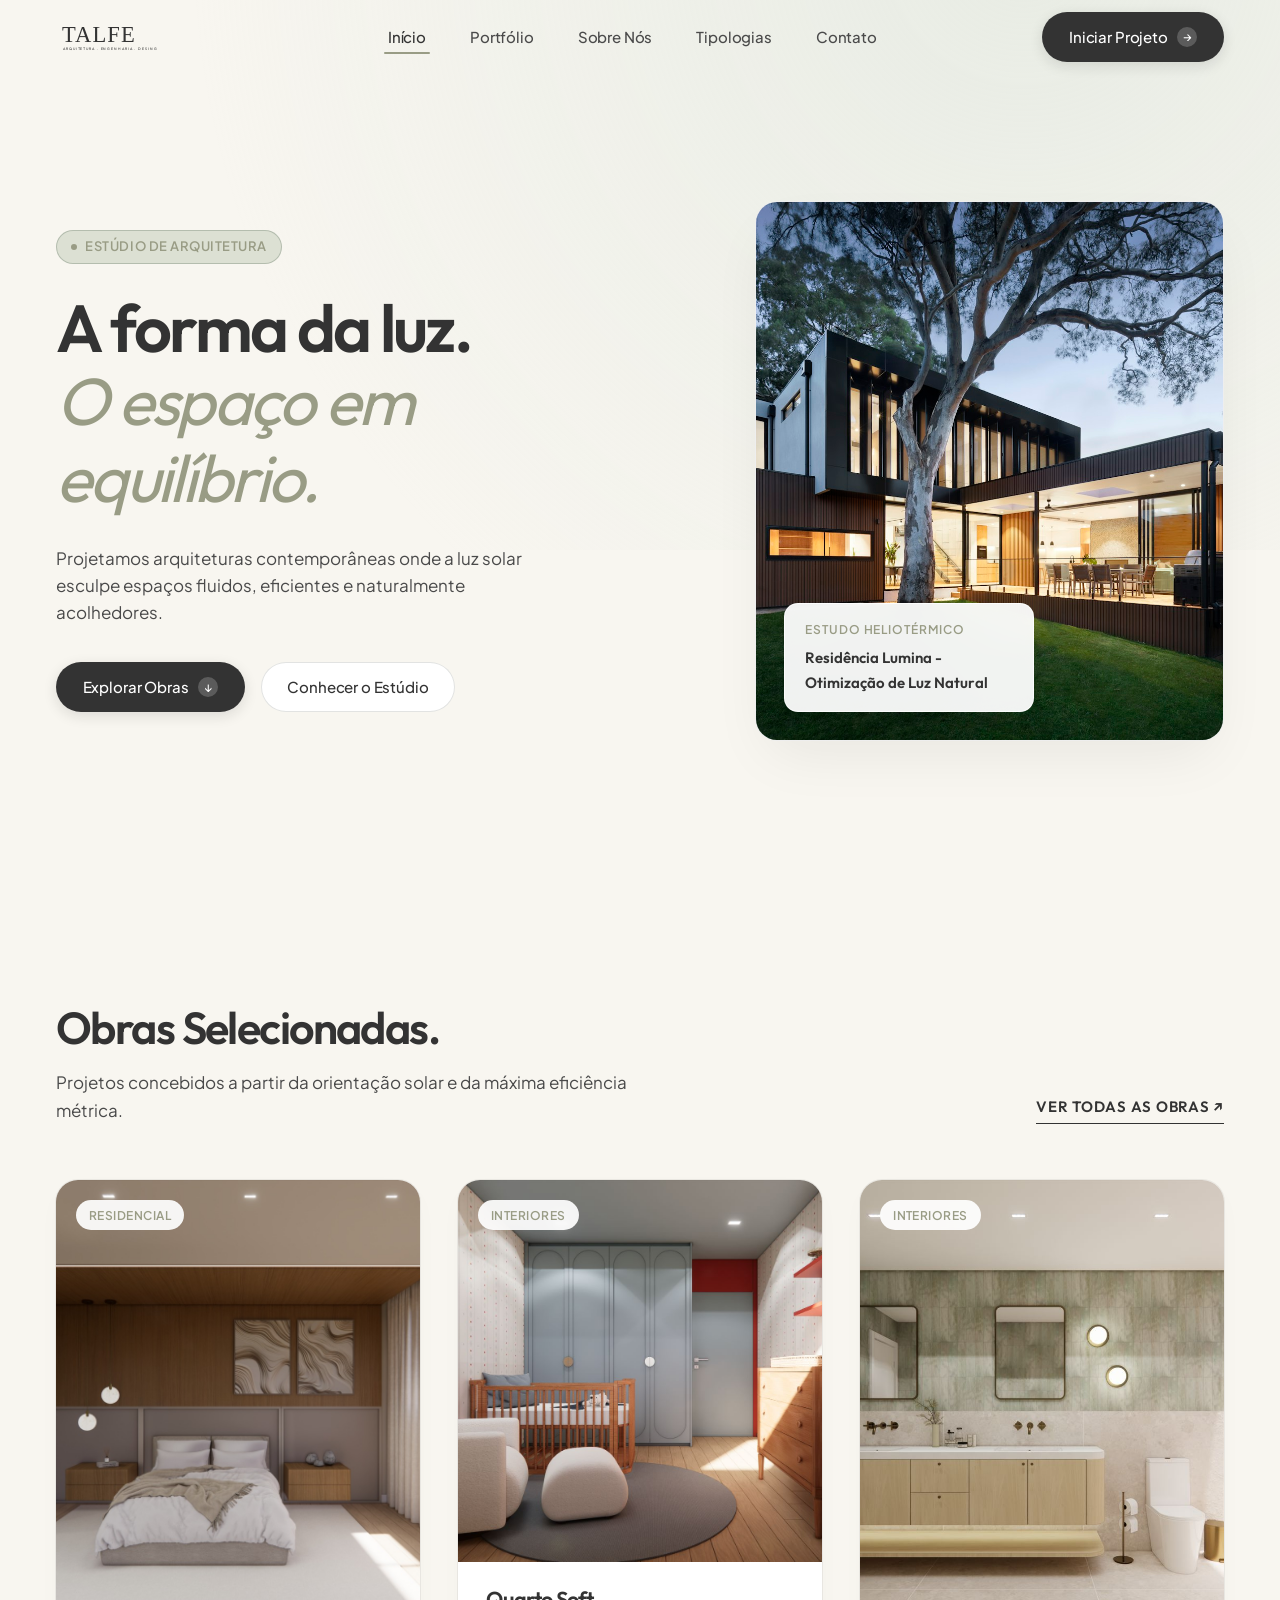
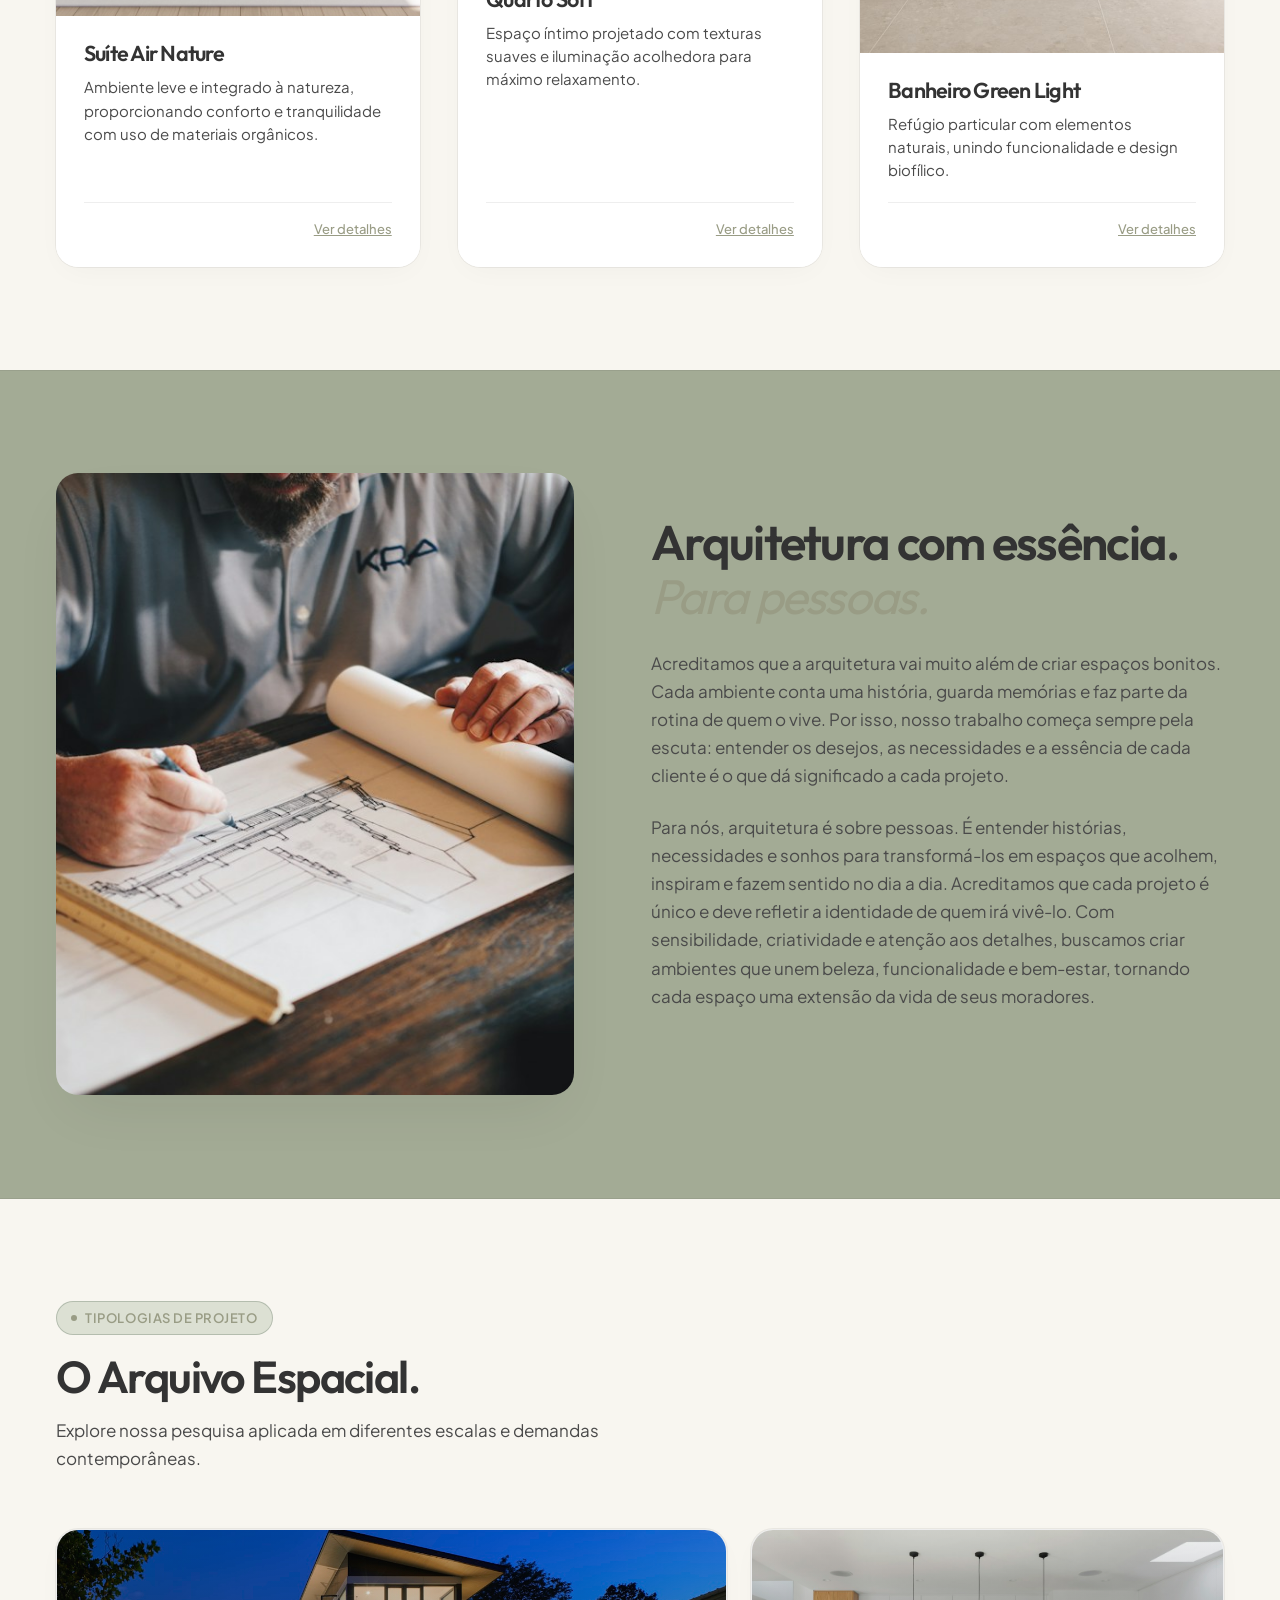
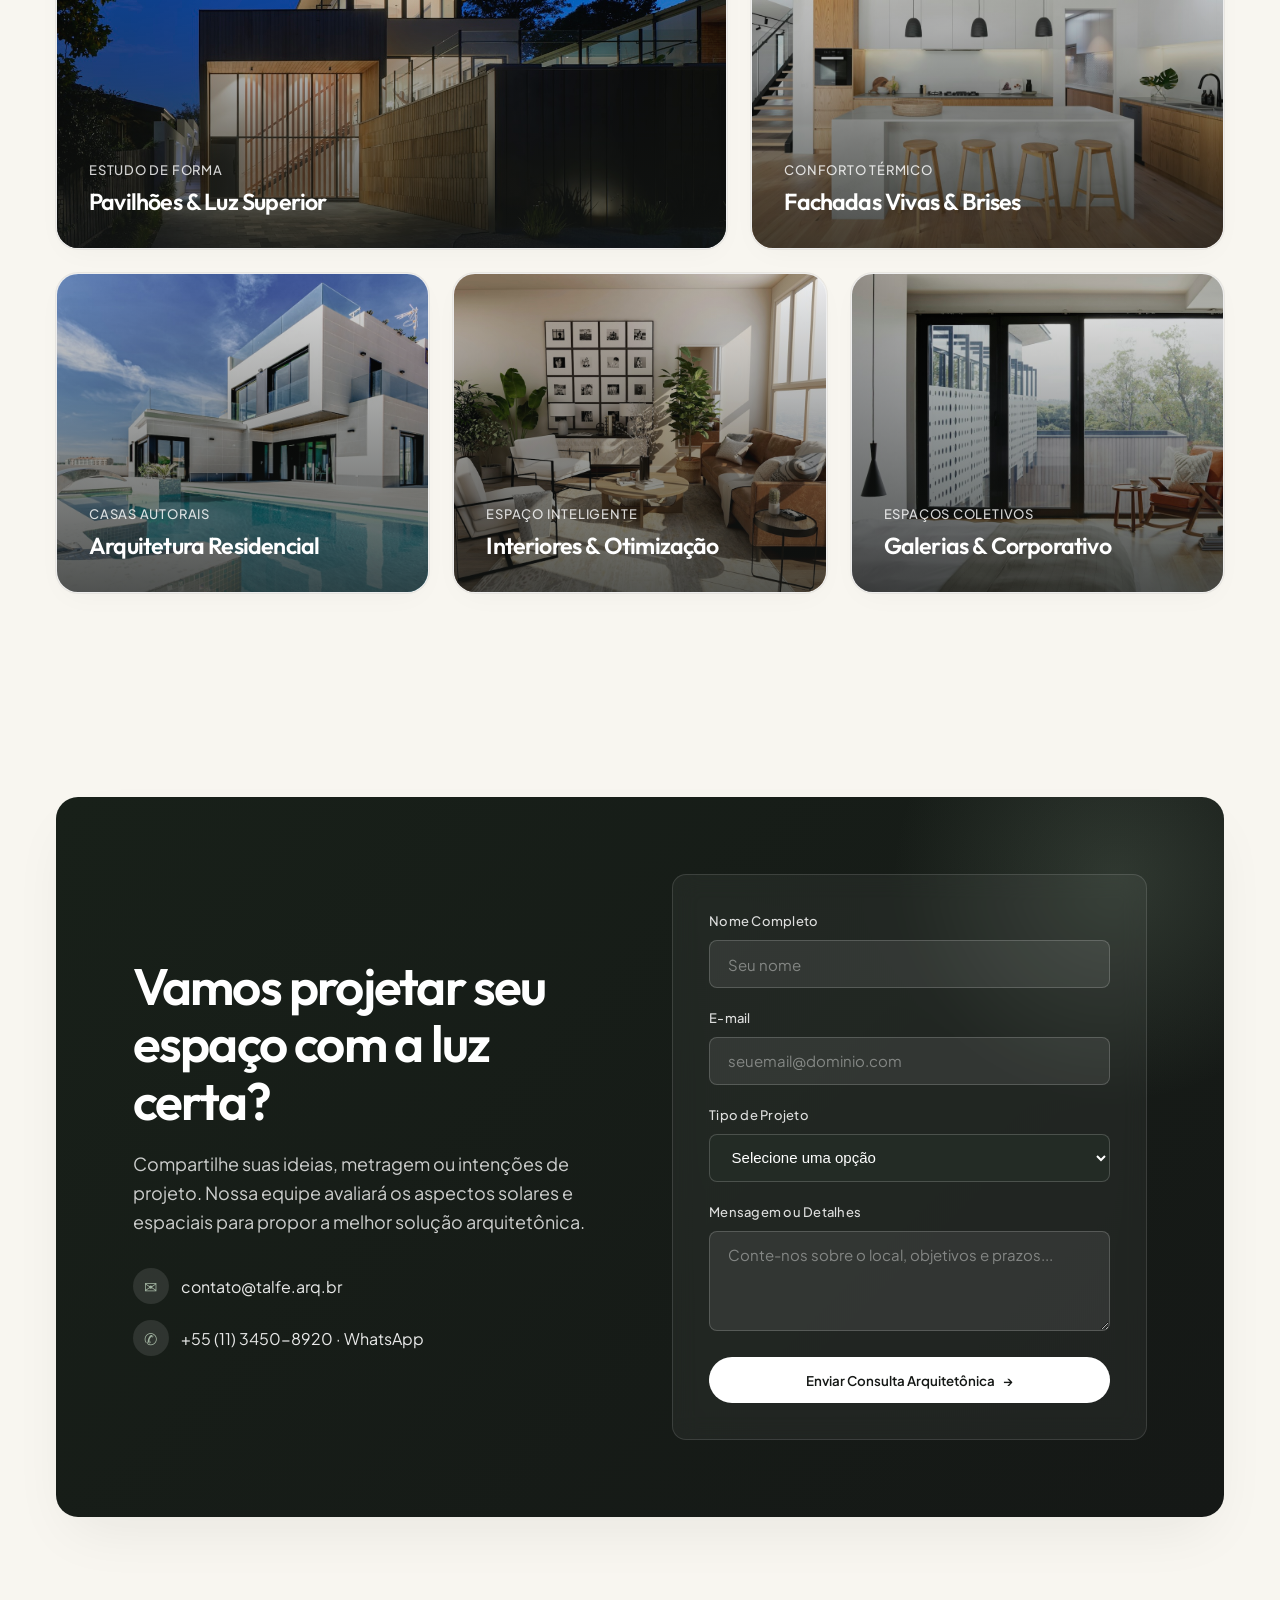
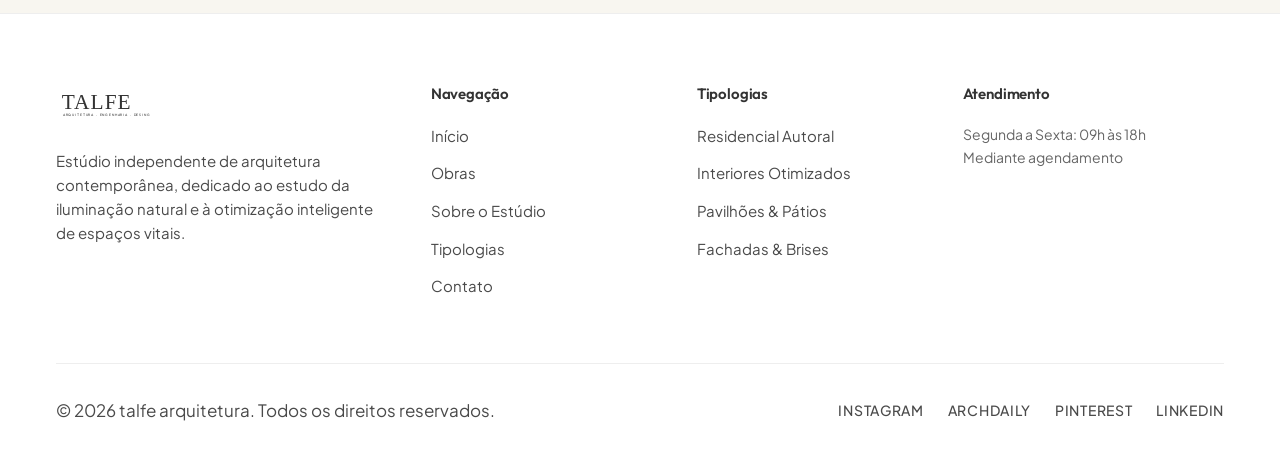
==== index.html @ 0067e2a8 "Initial commit: Talfe Arquitetura website and CMS" ====
<!DOCTYPE html>
<html lang="pt-BR">
<head>
  <meta charset="UTF-8">
  <meta name="viewport" content="width=device-width, initial-scale=1.0">
  <title>talfe. - Arquitetura, Otimização de Espaços e Luz Natural</title>
  <meta name="description" content="Estúdio de arquitetura contemporânea focado na forma da luz natural, proporções fluidas e otimização inteligente de espaços residenciais e corporativos.">
  
  <!-- Favicon -->
  <link rel="icon" type="image/svg+xml" href="assets/favicon.svg">
  
  <!-- Stylesheet -->
  <link rel="stylesheet" href="css/styles.css">
</head>
<body>

  <!-- Site Header -->
  <header class="site-header" id="siteHeader">
    <div class="nav-container">
      <a href="#inicio" class="brand-logo" aria-label="talfe arquitetura - Página inicial">
        <svg xmlns="http://www.w3.org/2000/svg" viewBox="0 0 280 64" fill="none">
          <text x="10" y="40" font-family="'Times New Roman', serif" font-size="38" font-weight="400" letter-spacing="0.05em" fill="currentColor">
            TALFE
          </text>
          <text x="12" y="54" font-family="'Outfit', system-ui, sans-serif" font-size="6" font-weight="400" letter-spacing="0.25em" fill="currentColor">
            ARQUITETURA . ENGENHARIA . DESING
          </text>
        </svg>
      </a>

      <nav aria-label="Navegação principal">
        <ul class="nav-menu">
          <li><a href="#inicio" class="nav-link active">Início</a></li>
          <li><a href="#obras" class="nav-link">Portfólio</a></li>
          <li><a href="#sobre" class="nav-link">Sobre Nós</a></li>
          <li><a href="#arquivos" class="nav-link">Tipologias</a></li>
          <li><a href="#contato" class="nav-link">Contato</a></li>
        </ul>
      </nav>

      <div class="nav-actions">
        <a href="#contato" class="btn btn-primary">
          <span>Iniciar Projeto</span>
          <span class="btn-pill-icon">→</span>
        </a>
        <button class="menu-toggle" aria-label="Abrir menu" aria-expanded="false">
          <svg viewBox="0 0 24 24" fill="none" stroke-width="2" stroke-linecap="round">
            <line x1="3" y1="12" x2="21" y2="12"></line>
            <line x1="3" y1="6" x2="21" y2="6"></line>
            <line x1="3" y1="18" x2="21" y2="18"></line>
          </svg>
        </button>
      </div>
    </div>
  </header>

  <!-- Hero Section -->
  <section class="hero-section" id="inicio">
    <div class="container">
      <div class="hero-grid">
        <div class="hero-content">
          <!-- Text Element 1: Eyebrow -->
          <div class="hero-badge">Estúdio de Arquitetura</div>
          <!-- Text Element 2: Headline -->
          <h1 class="hero-title">A forma da luz. <em>O espaço em equilíbrio.</em></h1>
          <!-- Text Element 3: Subtext (< 20 palavras) -->
          <p class="hero-subtext">
            Projetamos arquiteturas contemporâneas onde a luz solar esculpe espaços fluidos, eficientes e naturalmente acolhedores.
          </p>
          <!-- Text Element 4: CTAs -->
          <div class="hero-actions">
            <a href="#obras" class="btn btn-primary">
              <span>Explorar Obras</span>
              <span class="btn-pill-icon">↓</span>
            </a>
            <a href="#sobre" class="btn btn-secondary">
              <span>Conhecer o Estúdio</span>
            </a>
          </div>
        </div>

        <div class="hero-visual">
          <div class="hero-image-card">
            <img src="assets/images/hero-arch.jpg" alt="Arquitetura contemporânea banhada em luz solar natural e integração com jardim">
            <div class="floating-light-tag">
              <span class="tag-label">Estudo Heliotérmico</span>
              <span class="tag-title">Residência Lumina - Otimização de Luz Natural</span>
            </div>
          </div>
        </div>
      </div>
    </div>
  </section>

  <!-- Featured Works (Portfólio Highlight) -->
  <section class="section" id="obras">
    <div class="container">
      <div class="section-header">
        <div class="section-title-wrap">
          <h2 class="section-title">Obras Selecionadas.</h2>
          <p class="section-subtext">
            Projetos concebidos a partir da orientação solar e da máxima eficiência métrica.
          </p>
        </div>
        <a href="#arquivos" class="section-link-action">
          <span>Ver Todas as Obras ↗</span>
        </a>
      </div>

      <div class="projects-grid">
        <!-- Project 1 -->
        <article class="project-card">
          <div class="project-media">
            <img src="imagens para portifólio/Suíte Air Nature.jpeg" alt="Suíte Air Nature">
            <span class="project-tag">Residencial</span>
          </div>
          <div class="project-meta">
            <div>
              <div class="project-header-info">
                <h3 class="project-name">Suíte Air Nature</h3>
              </div>
              <p class="project-summary">
                Ambiente leve e integrado à natureza, proporcionando conforto e tranquilidade com uso de materiais orgânicos.
              </p>
            </div>
            <div class="project-specs">
              <a href="#" data-project-id="nature" style="margin-left: auto; text-decoration: underline;">Ver detalhes</a>
            </div>
          </div>
        </article>

        <!-- Project 2 -->
        <article class="project-card">
          <div class="project-media">
            <img src="imagens para portifólio/Quarto Soft.jpeg" alt="Quarto Soft">
            <span class="project-tag">Interiores</span>
          </div>
          <div class="project-meta">
            <div>
              <div class="project-header-info">
                <h3 class="project-name">Quarto Soft</h3>
              </div>
              <p class="project-summary">
                Espaço íntimo projetado com texturas suaves e iluminação acolhedora para máximo relaxamento.
              </p>
            </div>
            <div class="project-specs">
              <a href="#" data-project-id="soft" style="margin-left: auto; text-decoration: underline;">Ver detalhes</a>
            </div>
          </div>
        </article>

        <!-- Project 3 -->
        <article class="project-card">
          <div class="project-media">
            <img src="imagens para portifólio/Banheiro Green Light.jpeg" alt="Banheiro Green Light">
            <span class="project-tag">Interiores</span>
          </div>
          <div class="project-meta">
            <div>
              <div class="project-header-info">
                <h3 class="project-name">Banheiro Green Light</h3>
              </div>
              <p class="project-summary">
                Refúgio particular com elementos naturais, unindo funcionalidade e design biofílico.
              </p>
            </div>
            <div class="project-specs">
              <a href="#" data-project-id="green" style="margin-left: auto; text-decoration: underline;">Ver detalhes</a>
            </div>
          </div>
        </article>
      </div>
    </div>
  </section>

  <!-- Philosophy & Sobre Nós (The Architecture of Light) -->
  <section class="section philosophy-section" id="sobre">
    <div class="container">
      <div class="philosophy-grid">
        <div class="philosophy-visual">
          <img src="assets/images/about-studio.jpg" alt="Estudo de modelos e maquetes no estúdio Talfe em luz suave">
        </div>

        <div class="philosophy-content">
          <h2 class="philosophy-title">Arquitetura com essência. <em>Para pessoas.</em></h2>
          <div class="philosophy-description" style="display: flex; flex-direction: column; gap: 1.5rem; font-size: 1.125rem; line-height: 1.6; color: var(--text-secondary);">
            <p>
              Acreditamos que a arquitetura vai muito além de criar espaços bonitos. Cada ambiente conta uma história, guarda memórias e faz parte da rotina de quem o vive. Por isso, nosso trabalho começa sempre pela escuta: entender os desejos, as necessidades e a essência de cada cliente é o que dá significado a cada projeto.
            </p>
            <p>
              Para nós, arquitetura é sobre pessoas. É entender histórias, necessidades e sonhos para transformá-los em espaços que acolhem, inspiram e fazem sentido no dia a dia. Acreditamos que cada projeto é único e deve refletir a identidade de quem irá vivê-lo. Com sensibilidade, criatividade e atenção aos detalhes, buscamos criar ambientes que unem beleza, funcionalidade e bem-estar, tornando cada espaço uma extensão da vida de seus moradores.
            </p>
          </div>
        </div>
      </div>
    </div>
  </section>

  <!-- Bento Archives (Tipologias Arquitetônicas) -->
  <section class="section bento-section" id="arquivos">
    <div class="container">
      <div class="section-header">
        <div class="section-title-wrap">
          <div class="hero-badge" style="margin-bottom: 1rem;">Tipologias de Projeto</div>
          <h2 class="section-title">O Arquivo Espacial.</h2>
          <p class="section-subtext">
            Explore nossa pesquisa aplicada em diferentes escalas e demandas contemporâneas.
          </p>
        </div>
      </div>

      <!-- Bento Grid: 5 cells with visual variation -->
      <div class="bento-grid">
        <div class="bento-card col-7" data-project-id="zenith">
          <img src="assets/images/project-zenith.jpg" alt="Pavilhão Zenital">
          <div class="bento-overlay">
            <span class="bento-category">Estudo de Forma</span>
            <h3 class="bento-title">Pavilhões &amp; Luz Superior</h3>
          </div>
        </div>

        <div class="bento-card col-5" data-project-id="brise">
          <img src="assets/images/project-brise.jpg" alt="Casa das Brises">
          <div class="bento-overlay">
            <span class="bento-category">Conforto Térmico</span>
            <h3 class="bento-title">Fachadas Vivas &amp; Brises</h3>
          </div>
        </div>

        <div class="bento-card col-4" data-project-id="lumina">
          <img src="assets/images/project-lumina.jpg" alt="Residências contemporâneas">
          <div class="bento-overlay">
            <span class="bento-category">Casas Autorais</span>
            <h3 class="bento-title">Arquitetura Residencial</h3>
          </div>
        </div>

        <div class="bento-card col-4" data-project-id="loft">
          <img src="assets/images/project-loft.jpg" alt="Design de interiores otimizado">
          <div class="bento-overlay">
            <span class="bento-category">Espaço Inteligente</span>
            <h3 class="bento-title">Interiores &amp; Otimização</h3>
          </div>
        </div>

        <div class="bento-card col-4" data-project-id="minimal">
          <img src="assets/images/project-minimal.jpg" alt="Espaços culturais e corporativos">
          <div class="bento-overlay">
            <span class="bento-category">Espaços Coletivos</span>
            <h3 class="bento-title">Galerias &amp; Corporativo</h3>
          </div>
        </div>
      </div>
    </div>
  </section>




  <!-- Contact & Manifesto -->
  <section class="section contact-section" id="contato">
    <div class="container">
      <div class="contact-card">
        <div class="contact-grid">
          <div class="contact-info-wrap">
            <h2>Vamos projetar seu espaço com a luz certa?</h2>
            <p>
              Compartilhe suas ideias, metragem ou intenções de projeto. Nossa equipe avaliará os aspectos solares e espaciais para propor a melhor solução arquitetônica.
            </p>

            <div class="contact-channels">
              <div class="channel-item">
                <div class="channel-icon">✉</div>
                <span>contato@talfe.arq.br</span>
              </div>
              <div class="channel-item">
                <div class="channel-icon">✆</div>
                <span>+55 (11) 3450-8920 · WhatsApp</span>
              </div>
            </div>
          </div>

          <form class="contact-form" id="contactForm">
            <div class="form-group">
              <label for="userName" class="form-label">Nome Completo</label>
              <input type="text" id="userName" class="form-input" placeholder="Seu nome" required>
            </div>
            <div class="form-group">
              <label for="userEmail" class="form-label">E-mail</label>
              <input type="email" id="userEmail" class="form-input" placeholder="seuemail@dominio.com" required>
            </div>
            <div class="form-group">
              <label for="projectType" class="form-label">Tipo de Projeto</label>
              <select id="projectType" class="form-input" style="background-color: #232B25; color: #FFFFFF;" required>
                <option value="" disabled selected>Selecione uma opção</option>
                <option value="residencial">Arquitetura Residencial Autoral</option>
                <option value="reforma">Otimização &amp; Reforma de Interiores</option>
                <option value="corporativo">Espaço Corporativo ou Comercial</option>
                <option value="consultoria">Consultoria de Iluminação Natural</option>
              </select>
            </div>
            <div class="form-group">
              <label for="userMessage" class="form-label">Mensagem ou Detalhes</label>
              <textarea id="userMessage" class="form-textarea" placeholder="Conte-nos sobre o local, objetivos e prazos..." required></textarea>
            </div>
            <button type="submit" class="form-submit-btn">
              <span>Enviar Consulta Arquitetônica</span>
              <span>→</span>
            </button>
          </form>
        </div>
      </div>
    </div>
  </section>

  <!-- Site Footer -->
  <footer class="site-footer">
    <div class="container">
      <div class="footer-top">
        <div class="footer-brand">
          <svg xmlns="http://www.w3.org/2000/svg" viewBox="0 0 280 64" fill="none">
            <text x="10" y="40" font-family="'Times New Roman', serif" font-size="38" font-weight="400" letter-spacing="0.05em" fill="currentColor">
              TALFE
            </text>
            <text x="12" y="54" font-family="'Outfit', system-ui, sans-serif" font-size="6" font-weight="400" letter-spacing="0.25em" fill="currentColor">
              ARQUITETURA . ENGENHARIA . DESING
            </text>
          </svg>
          <p>
            Estúdio independente de arquitetura contemporânea, dedicado ao estudo da iluminação natural e à otimização inteligente de espaços vitais.
          </p>
        </div>

        <div class="footer-col">
          <h4>Navegação</h4>
          <ul class="footer-links">
            <li><a href="#inicio">Início</a></li>
            <li><a href="#obras">Obras</a></li>
            <li><a href="#sobre">Sobre o Estúdio</a></li>
            <li><a href="#arquivos">Tipologias</a></li>
            <li><a href="#contato">Contato</a></li>
          </ul>
        </div>

        <div class="footer-col">
          <h4>Tipologias</h4>
          <ul class="footer-links">
            <li><a href="#obras">Residencial Autoral</a></li>
            <li><a href="#obras">Interiores Otimizados</a></li>
            <li><a href="#arquivos">Pavilhões &amp; Pátios</a></li>
            <li><a href="#arquivos">Fachadas &amp; Brises</a></li>
          </ul>
        </div>

        <div class="footer-col">
          <h4>Atendimento</h4>
          <p style="font-size: 0.875rem; color: var(--text-muted);">
            Segunda a Sexta: 09h às 18h<br>
            Mediante agendamento
          </p>
        </div>
      </div>

      <div class="footer-bottom">
        <p>© 2026 talfe arquitetura. Todos os direitos reservados.</p>
        <div class="footer-socials">
          <a href="#" target="_blank" rel="noopener">Instagram</a>
          <a href="#" target="_blank" rel="noopener">ArchDaily</a>
          <a href="#" target="_blank" rel="noopener">Pinterest</a>
          <a href="#" target="_blank" rel="noopener">LinkedIn</a>
        </div>
      </div>
    </div>
  </footer>

  <!-- Interactive Project Modal -->
  <div class="modal-overlay" id="projectModal" role="dialog" aria-modal="true" aria-labelledby="modalTitle">
    <div class="modal-dialog">
      <button class="modal-close-btn" id="modalCloseBtn" aria-label="Fechar detalhes do projeto">✕</button>
      <div class="modal-media">
        <button class="carousel-btn prev-btn" id="carouselPrev" aria-label="Imagem anterior" style="display: none;">‹</button>
        <img id="modalImg" src="" alt="Fotografia do projeto">
        <button class="carousel-btn next-btn" id="carouselNext" aria-label="Próxima imagem" style="display: none;">›</button>
      </div>
      <div class="modal-body">
        <h3 class="modal-title" id="modalTitle">Nome do Projeto</h3>
        <div class="modal-specs-row" id="modalSpecs">Metragens e Orientação</div>
        <p class="modal-desc" id="modalDesc">Descrição do projeto...</p>
        <a href="#contato" class="btn btn-primary" onclick="document.getElementById('projectModal').classList.remove('open'); document.body.style.overflow='';">
          <span>Consultar Viabilidade deste Conceito</span>
          <span class="btn-pill-icon">→</span>
        </a>
      </div>
    </div>
  </div>

  <!-- Toast Notification Feedback -->
  <div class="toast-notice" id="toastNotice">
    <span>✓</span>
    <span>Mensagem enviada com sucesso! Entraremos em contato em breve.</span>
  </div>

  <!-- Supabase SDK -->
  <script src="https://cdn.jsdelivr.net/npm/@supabase/supabase-js@2"></script>
  <script src="js/supabase-config.js"></script>

  <!-- Script -->
  <script src="js/main.js"></script>
</body>
</html>
---- css/styles.css ----
/* ==========================================================================
   TALFE ARQUITETURA - DESIGN SYSTEM & STYLESHEET
   Aesthetic: Light Soft Modernist / Taste Skill (v2)
   Dials: VARIANCE 8 / MOTION 6 / DENSITY 3
   ========================================================================== */

@import url('https://fonts.googleapis.com/css2?family=Outfit:wght@300;400;500;600;700&family=Plus+Jakarta+Sans:ital,wght@0,300;0,400;0,500;0,600;1,300;1,400;1,500&display=swap');

:root {
  /* Color Tokens - Light Soft Palette */
  --bg-primary: #F8F6F0; /* Cream background from PDF */
  --bg-secondary: #A3AB95; /* Olive green background from PDF */
  --bg-surface: #FFFFFF;
  --bg-surface-glass: rgba(248, 246, 240, 0.88);
  --bg-surface-subtle: #F1EFE9;
  
  --text-primary: #333333; /* Dark grey text */
  --text-secondary: #4A4A4A;
  --text-muted: #666666;
  --text-inverse: #FFFFFF;
  
  /* Architectural Accents (Pastel & Biophilic) */
  --accent-sage: #999C85; /* Darker olive for accents */
  --accent-sage-soft: #A3AB95;
  --accent-sage-wash: #DCE0D3;
  --accent-sand: #EAE4DA;
  --accent-sand-soft: #F6F3EE;
  
  /* Borders & Dividers */
  --border-subtle: rgba(21, 24, 22, 0.07);
  --border-medium: rgba(21, 24, 22, 0.12);
  --border-accent: rgba(78, 96, 80, 0.28);
  
  /* Elevation & Shadows */
  --shadow-subtle: 0 4px 20px -2px rgba(21, 24, 22, 0.03);
  --shadow-soft: 0 16px 40px -10px rgba(21, 24, 22, 0.05);
  --shadow-elevated: 0 24px 60px -16px rgba(21, 24, 22, 0.08);
  --shadow-card: 0 8px 30px -8px rgba(21, 24, 22, 0.04), 0 0 0 1px rgba(21, 24, 22, 0.06);
  --shadow-card-hover: 0 24px 50px -12px rgba(21, 24, 22, 0.09), 0 0 0 1px rgba(78, 96, 80, 0.25);
  
  /* Radii */
  --radius-sm: 8px;
  --radius-md: 14px;
  --radius-lg: 22px;
  --radius-pill: 9999px;
  
  /* Typography */
  --font-display: 'Outfit', -apple-system, BlinkMacSystemFont, 'Segoe UI', Roboto, sans-serif;
  --font-body: 'Plus Jakarta Sans', -apple-system, BlinkMacSystemFont, 'Segoe UI', Roboto, sans-serif;
  
  /* Transitions */
  --ease-spring: cubic-bezier(0.16, 1, 0.3, 1);
  --transition-fast: 0.2s var(--ease-spring);
  --transition-base: 0.35s var(--ease-spring);
  --transition-slow: 0.6s var(--ease-spring);
  
  /* Layout */
  --max-width: 1360px;
  --header-height: 74px;
}

/* Base Reset & Smoothness */
*, *::before, *::after {
  box-sizing: border-box;
  margin: 0;
  padding: 0;
}

html {
  font-size: 16px;
  scroll-behavior: smooth;
  scroll-padding-top: calc(var(--header-height) + 20px);
  -webkit-font-smoothing: antialiased;
  -moz-osx-font-smoothing: grayscale;
}

body {
  font-family: var(--font-body);
  background-color: var(--bg-primary);
  color: var(--text-primary);
  line-height: 1.6;
  overflow-x: hidden;
  position: relative;
}

/* Architectural Ambient Light Wash (Subtle gradient overlay) */
body::before {
  content: '';
  position: fixed;
  top: 0;
  left: 0;
  right: 0;
  height: 550px;
  background: radial-gradient(circle at 80% -10%, rgba(221, 229, 220, 0.6) 0%, rgba(248, 249, 247, 0) 70%);
  pointer-events: none;
  z-index: 0;
}

img {
  max-width: 100%;
  height: auto;
  display: block;
}

a {
  color: inherit;
  text-decoration: none;
  transition: color var(--transition-fast);
}

button, input, textarea {
  font-family: inherit;
}

/* Container */
.container {
  width: 100%;
  max-width: var(--max-width);
  margin-left: auto;
  margin-right: auto;
  padding-left: clamp(1.25rem, 5vw, 3.5rem);
  padding-right: clamp(1.25rem, 5vw, 3.5rem);
  position: relative;
  z-index: 1;
}

/* Typography Hierarchy */
h1, h2, h3, h4 {
  font-family: var(--font-display);
  font-weight: 600;
  color: var(--text-primary);
  letter-spacing: -0.035em;
  line-height: 1.12;
}

h1 em, h2 em, h3 em {
  font-style: italic;
  font-weight: 400;
  color: var(--accent-sage);
  display: inline-block;
  line-height: 1.15;
  padding-bottom: 0.08em;
}

p {
  color: var(--text-secondary);
  font-size: 1.0625rem;
  line-height: 1.65;
  max-width: 65ch;
}

/* ==========================================================================
   NAVIGATION
   ========================================================================== */
.site-header {
  position: fixed;
  top: 0;
  left: 0;
  right: 0;
  height: var(--header-height);
  z-index: 100;
  transition: background-color var(--transition-base), backdrop-filter var(--transition-base), border-color var(--transition-base), box-shadow var(--transition-base);
  border-bottom: 1px solid transparent;
}

.site-header.scrolled {
  background-color: var(--bg-surface-glass);
  backdrop-filter: blur(16px);
  -webkit-backdrop-filter: blur(16px);
  border-bottom-color: var(--border-subtle);
  box-shadow: var(--shadow-subtle);
}

.nav-container {
  display: flex;
  align-items: center;
  justify-content: space-between;
  height: 100%;
  max-width: var(--max-width);
  margin: 0 auto;
  padding: 0 clamp(1.25rem, 5vw, 3.5rem);
}

.brand-logo {
  display: flex;
  align-items: center;
  gap: 0.75rem;
  text-decoration: none;
  z-index: 110;
}

.brand-logo svg {
  height: 38px;
  width: auto;
}

.nav-menu {
  display: flex;
  align-items: center;
  gap: 2.25rem;
  list-style: none;
}

.nav-link {
  font-size: 0.9375rem;
  font-weight: 500;
  color: var(--text-secondary);
  padding: 0.5rem 0.25rem;
  position: relative;
  letter-spacing: -0.01em;
}

.nav-link::after {
  content: '';
  position: absolute;
  bottom: 0;
  left: 0;
  width: 0%;
  height: 2px;
  background-color: var(--accent-sage);
  border-radius: var(--radius-pill);
  transition: width var(--transition-fast);
}

.nav-link:hover {
  color: var(--text-primary);
}

.nav-link:hover::after,
.nav-link.active::after {
  width: 100%;
}

.nav-link.active {
  color: var(--text-primary);
}

.nav-actions {
  display: flex;
  align-items: center;
  gap: 1rem;
}

/* Mobile Toggle */
.menu-toggle {
  display: none;
  background: none;
  border: none;
  cursor: pointer;
  padding: 0.5rem;
  color: var(--text-primary);
  z-index: 110;
}

.menu-toggle svg {
  width: 24px;
  height: 24px;
  stroke: currentColor;
}

/* Buttons */
.btn {
  display: inline-flex;
  align-items: center;
  justify-content: center;
  gap: 0.6rem;
  padding: 0.75rem 1.6rem;
  font-size: 0.9375rem;
  font-weight: 500;
  border-radius: var(--radius-pill);
  cursor: pointer;
  white-space: nowrap;
  letter-spacing: -0.01em;
  transition: transform var(--transition-fast), background-color var(--transition-fast), color var(--transition-fast), border-color var(--transition-fast), box-shadow var(--transition-fast);
  border: 1px solid transparent;
}

.btn:active {
  transform: scale(0.98);
}

.btn-primary {
  background-color: var(--text-primary);
  color: var(--text-inverse);
  box-shadow: 0 4px 14px rgba(21, 24, 22, 0.12);
}

.btn-primary:hover {
  background-color: #242B25;
  box-shadow: 0 6px 20px rgba(21, 24, 22, 0.2);
  transform: translateY(-1px);
}

.btn-secondary {
  background-color: var(--bg-surface);
  color: var(--text-primary);
  border-color: var(--border-medium);
}

.btn-secondary:hover {
  background-color: var(--bg-secondary);
  border-color: var(--text-primary);
  transform: translateY(-1px);
}

.btn-pill-icon {
  width: 20px;
  height: 20px;
  display: inline-flex;
  align-items: center;
  justify-content: center;
  border-radius: 50%;
  background-color: rgba(255, 255, 255, 0.2);
  font-size: 0.75rem;
  transition: transform var(--transition-fast);
}

.btn:hover .btn-pill-icon {
  transform: translateX(2px);
}

/* ==========================================================================
   HERO SECTION (Floria Inspired Split Layout)
   ========================================================================== */
.hero-section {
  min-height: 100dvh;
  display: flex;
  align-items: center;
  padding-top: calc(var(--header-height) + 1.5rem);
  padding-bottom: 3.5rem;
  position: relative;
}

.hero-grid {
  display: grid;
  grid-template-columns: 1.15fr 0.85fr;
  gap: clamp(2rem, 5vw, 4.5rem);
  align-items: center;
}

.hero-content {
  display: flex;
  flex-direction: column;
  align-items: flex-start;
  max-width: 620px;
}

/* Taste Skill Rule: Max 1 Eyebrow per 3 sections */
.hero-badge {
  display: inline-flex;
  align-items: center;
  gap: 0.5rem;
  padding: 0.35rem 0.9rem;
  background-color: var(--accent-sage-wash);
  border: 1px solid var(--border-accent);
  border-radius: var(--radius-pill);
  font-size: 0.8125rem;
  font-weight: 600;
  color: var(--accent-sage);
  letter-spacing: 0.04em;
  text-transform: uppercase;
  margin-bottom: 1.75rem;
}

.hero-badge::before {
  content: '';
  width: 6px;
  height: 6px;
  border-radius: 50%;
  background-color: var(--accent-sage);
}

.hero-title {
  font-size: clamp(2.75rem, 5.2vw, 4.75rem);
  line-height: 1.06;
  letter-spacing: -0.04em;
  margin-bottom: 1.5rem;
  color: var(--text-primary);
}

.hero-subtext {
  font-size: clamp(1.0625rem, 1.25vw, 1.2rem);
  color: var(--text-secondary);
  line-height: 1.6;
  margin-bottom: 2.25rem;
  max-width: 500px;
}

.hero-actions {
  display: flex;
  align-items: center;
  gap: 1rem;
  flex-wrap: wrap;
}

/* Hero Visual Composition */
.hero-visual {
  position: relative;
  border-radius: var(--radius-lg);
}

.hero-image-card {
  position: relative;
  border-radius: var(--radius-lg);
  overflow: hidden;
  box-shadow: var(--shadow-elevated);
  background-color: var(--bg-surface);
  border: 1px solid var(--border-subtle);
  aspect-ratio: 4/4.6;
}

.hero-image-card img {
  width: 100%;
  height: 100%;
  object-fit: cover;
  transition: transform 1.2s var(--ease-spring);
}

.hero-image-card:hover img {
  transform: scale(1.03);
}

/* Floating Architectural Micro-Badge */
.floating-light-tag {
  position: absolute;
  bottom: 1.75rem;
  left: 1.75rem;
  background-color: rgba(255, 255, 255, 0.94);
  backdrop-filter: blur(12px);
  padding: 1rem 1.25rem;
  border-radius: var(--radius-md);
  border: 1px solid rgba(255, 255, 255, 0.8);
  box-shadow: 0 12px 30px rgba(0, 0, 0, 0.06);
  max-width: 250px;
  transition: transform var(--transition-base);
}

.floating-light-tag:hover {
  transform: translateY(-2px);
}

.floating-light-tag .tag-label {
  font-size: 0.75rem;
  font-weight: 600;
  text-transform: uppercase;
  letter-spacing: 0.08em;
  color: var(--accent-sage);
  margin-bottom: 0.25rem;
  display: block;
}

.floating-light-tag .tag-title {
  font-family: var(--font-display);
  font-size: 0.9375rem;
  font-weight: 600;
  color: var(--text-primary);
  line-height: 1.3;
}

/* ==========================================================================
   SECTION: PORTFOLIO HIGHLIGHTS (Curated Assemblages / Obras)
   ========================================================================== */
.section {
  padding: clamp(4.5rem, 8vw, 7.5rem) 0;
  position: relative;
}

.section-header {
  display: flex;
  align-items: flex-end;
  justify-content: space-between;
  margin-bottom: 3.5rem;
  gap: 2rem;
  flex-wrap: wrap;
}

.section-title-wrap {
  max-width: 600px;
}

.section-title {
  font-size: clamp(2rem, 3.5vw, 3.125rem);
  line-height: 1.15;
  margin-bottom: 0.875rem;
}

.section-subtext {
  font-size: 1.0625rem;
  color: var(--text-secondary);
}

.section-link-action {
  display: inline-flex;
  align-items: center;
  gap: 0.5rem;
  font-family: var(--font-display);
  font-size: 0.9375rem;
  font-weight: 600;
  color: var(--text-primary);
  text-transform: uppercase;
  letter-spacing: 0.05em;
  padding-bottom: 4px;
  border-bottom: 1px solid var(--text-primary);
  transition: color var(--transition-fast), border-color var(--transition-fast), transform var(--transition-fast);
}

.section-link-action:hover {
  color: var(--accent-sage);
  border-color: var(--accent-sage);
  transform: translateX(2px);
}

/* Projects Asymmetric Grid */
.projects-grid {
  display: grid;
  grid-template-columns: repeat(3, 1fr);
  gap: clamp(1.5rem, 3vw, 2.5rem);
}

.project-card {
  position: relative;
  background-color: var(--bg-surface);
  border-radius: var(--radius-lg);
  overflow: hidden;
  box-shadow: var(--shadow-card);
  transition: transform var(--transition-base), box-shadow var(--transition-base);
  display: flex;
  flex-direction: column;
}

.project-card:hover {
  transform: translateY(-6px);
  box-shadow: var(--shadow-card-hover);
}

/* Varied image heights for architectural variance */
.project-media {
  position: relative;
  width: 100%;
  aspect-ratio: 4/4.8;
  overflow: hidden;
  background-color: var(--bg-secondary);
}

.project-card:nth-child(2) .project-media {
  aspect-ratio: 4/4.2;
}

.project-card:nth-child(3) .project-media {
  aspect-ratio: 4/5.2;
}

.project-media img {
  width: 100%;
  height: 100%;
  object-fit: cover;
  transition: transform 0.9s var(--ease-spring);
}

.project-card:hover .project-media img {
  transform: scale(1.05);
}

.project-tag {
  position: absolute;
  top: 1.25rem;
  left: 1.25rem;
  background-color: rgba(255, 255, 255, 0.92);
  backdrop-filter: blur(8px);
  padding: 0.35rem 0.8rem;
  border-radius: var(--radius-pill);
  font-size: 0.75rem;
  font-weight: 600;
  color: var(--accent-sage);
  letter-spacing: 0.04em;
  text-transform: uppercase;
}

.project-meta {
  padding: 1.5rem 1.75rem 1.75rem;
  display: flex;
  flex-direction: column;
  flex-grow: 1;
  justify-content: space-between;
  background: var(--bg-surface);
}

.project-header-info {
  display: flex;
  align-items: baseline;
  justify-content: space-between;
  margin-bottom: 0.5rem;
  gap: 0.75rem;
}

.project-name {
  font-size: 1.35rem;
  font-weight: 600;
  color: var(--text-primary);
  line-height: 1.25;
}

.project-location {
  font-size: 0.875rem;
  color: var(--text-muted);
  white-space: nowrap;
}

.project-summary {
  font-size: 0.9375rem;
  color: var(--text-secondary);
  line-height: 1.55;
  margin-bottom: 1.25rem;
}

.project-specs {
  display: flex;
  align-items: center;
  gap: 1.25rem;
  font-size: 0.8125rem;
  color: var(--accent-sage);
  font-weight: 500;
  border-top: 1px solid var(--border-subtle);
  padding-top: 1rem;
}

.project-specs span {
  display: flex;
  align-items: center;
  gap: 0.35rem;
}

/* ==========================================================================
   SECTION: SOBRE NÓS / FILOSOFIA (Floria Layout: Imagem Esquerda + Pilares Direita)
   ========================================================================== */
.philosophy-section {
  background-color: var(--bg-secondary);
  border-top: 1px solid var(--border-subtle);
  border-bottom: 1px solid var(--border-subtle);
  position: relative;
  overflow: hidden;
}

.philosophy-grid {
  display: grid;
  grid-template-columns: 0.95fr 1.05fr;
  gap: clamp(2.5rem, 6vw, 5.5rem);
  align-items: center;
}

.philosophy-visual {
  position: relative;
  border-radius: var(--radius-lg);
  overflow: hidden;
  box-shadow: var(--shadow-elevated);
}

.philosophy-visual img {
  width: 100%;
  height: 100%;
  object-fit: cover;
  aspect-ratio: 4/4.8;
  display: block;
}

.philosophy-content {
  display: flex;
  flex-direction: column;
}

.philosophy-title {
  font-size: clamp(2.2rem, 3.8vw, 3.25rem);
  line-height: 1.12;
  margin-bottom: 1.25rem;
}

.philosophy-description {
  font-size: 1.125rem;
  color: var(--text-secondary);
  margin-bottom: 2.75rem;
  line-height: 1.6;
}

/* Stepped Process List */
.process-list {
  display: flex;
  flex-direction: column;
  gap: 2rem;
}

.process-item {
  display: grid;
  grid-template-columns: 52px 1fr;
  gap: 1.5rem;
  align-items: flex-start;
  padding-bottom: 2rem;
  border-bottom: 1px solid rgba(21, 24, 22, 0.08);
}

.process-item:last-child {
  border-bottom: none;
  padding-bottom: 0;
}

.process-number {
  width: 46px;
  height: 46px;
  border-radius: 50%;
  background-color: var(--bg-surface);
  border: 1px solid var(--border-medium);
  display: flex;
  align-items: center;
  justify-content: center;
  font-family: var(--font-display);
  font-size: 0.9375rem;
  font-weight: 600;
  color: var(--accent-sage);
  box-shadow: var(--shadow-subtle);
}

.process-info h3 {
  font-size: 1.25rem;
  margin-bottom: 0.5rem;
  font-weight: 600;
}

.process-info p {
  font-size: 0.9375rem;
  color: var(--text-secondary);
  line-height: 1.6;
}

/* ==========================================================================
   SECTION: BENTO ARCHIVES (O Arquivo de Categorias)
   ========================================================================== */
.bento-section {
  padding: clamp(5rem, 8vw, 8rem) 0;
}

/* Bento Grid - Exact Cell Count Rule: 5 cells (2 + 3) */
.bento-grid {
  display: grid;
  grid-template-columns: repeat(12, 1fr);
  gap: 1.5rem;
}

.bento-card {
  position: relative;
  border-radius: var(--radius-lg);
  overflow: hidden;
  box-shadow: var(--shadow-card);
  background-color: var(--bg-surface);
  border: 1px solid var(--border-subtle);
  min-height: 320px;
  transition: transform var(--transition-base), box-shadow var(--transition-base);
  cursor: pointer;
}

.bento-card:hover {
  transform: translateY(-4px);
  box-shadow: var(--shadow-card-hover);
}

.bento-card.col-7 {
  grid-column: span 7;
}

.bento-card.col-5 {
  grid-column: span 5;
}

.bento-card.col-4 {
  grid-column: span 4;
}

.bento-card img {
  width: 100%;
  height: 100%;
  object-fit: cover;
  position: absolute;
  top: 0;
  left: 0;
  transition: transform 0.9s var(--ease-spring);
}

.bento-card:hover img {
  transform: scale(1.05);
}

.bento-overlay {
  position: absolute;
  inset: 0;
  background: linear-gradient(180deg, rgba(21, 24, 22, 0.05) 0%, rgba(21, 24, 22, 0.72) 100%);
  display: flex;
  flex-direction: column;
  justify-content: flex-end;
  padding: 2rem;
  color: var(--text-inverse);
  z-index: 2;
}

.bento-category {
  font-size: 0.8125rem;
  font-weight: 500;
  text-transform: uppercase;
  letter-spacing: 0.06em;
  color: rgba(255, 255, 255, 0.82);
  margin-bottom: 0.35rem;
}

.bento-title {
  font-size: 1.45rem;
  font-weight: 600;
  color: var(--text-inverse);
  line-height: 1.25;
}

/* ==========================================================================
   SECTION: STATS & METRICS (Tangible Architectural Precision)
   ========================================================================== */
.stats-section {
  padding: 4.5rem 0;
  background-color: var(--bg-surface);
  border-top: 1px solid var(--border-subtle);
  border-bottom: 1px solid var(--border-subtle);
}

.stats-grid {
  display: grid;
  grid-template-columns: repeat(4, 1fr);
  gap: 2rem;
}

.stat-item {
  display: flex;
  flex-direction: column;
  align-items: flex-start;
  padding-left: 1.5rem;
  border-left: 2px solid var(--accent-sage-soft);
}

.stat-value {
  font-family: var(--font-display);
  font-size: clamp(2.25rem, 3.8vw, 3.25rem);
  font-weight: 700;
  color: var(--text-primary);
  line-height: 1.05;
  margin-bottom: 0.5rem;
}

.stat-value span {
  color: var(--accent-sage);
  font-weight: 400;
}

.stat-label {
  font-size: 0.9375rem;
  color: var(--text-secondary);
  font-weight: 500;
}

/* ==========================================================================
   SECTION: DEPOIMENTOS (Clarity & Feedback)
   ========================================================================== */
.testimonials-section {
  padding: clamp(5rem, 8vw, 8rem) 0;
}

.testimonials-grid {
  display: grid;
  grid-template-columns: repeat(3, 1fr);
  gap: 2rem;
}

.testimonial-card {
  background-color: var(--bg-surface);
  border-radius: var(--radius-lg);
  padding: 2.25rem;
  border: 1px solid var(--border-subtle);
  box-shadow: var(--shadow-card);
  display: flex;
  flex-direction: column;
  justify-content: space-between;
  transition: transform var(--transition-base);
}

.testimonial-card:hover {
  transform: translateY(-4px);
}

.testimonial-stars {
  display: flex;
  gap: 0.25rem;
  color: var(--accent-sage);
  margin-bottom: 1.5rem;
}

.testimonial-quote {
  font-size: 1.0625rem;
  color: var(--text-primary);
  line-height: 1.6;
  margin-bottom: 2rem;
  font-style: normal;
  /* Taste Skill rule: Max 3 lines of quote body */
  max-width: 48ch;
}

.testimonial-author {
  display: flex;
  align-items: center;
  gap: 0.875rem;
  border-top: 1px solid var(--border-subtle);
  padding-top: 1.25rem;
}

.author-avatar {
  width: 42px;
  height: 42px;
  border-radius: 50%;
  background-color: var(--accent-sage-wash);
  color: var(--accent-sage);
  font-family: var(--font-display);
  font-weight: 600;
  display: flex;
  align-items: center;
  justify-content: center;
  font-size: 0.9375rem;
}

.author-info h4 {
  font-size: 0.9375rem;
  font-weight: 600;
  color: var(--text-primary);
  margin-bottom: 0.15rem;
}

.author-info p {
  font-size: 0.8125rem;
  color: var(--text-muted);
}

/* ==========================================================================
   SECTION: CONTATO / MANIFESTO BANNER
   ========================================================================== */
.contact-section {
  padding-bottom: 6rem;
}

.contact-card {
  background: linear-gradient(135deg, #182019 0%, #151816 100%);
  border-radius: var(--radius-lg);
  padding: clamp(2.5rem, 6vw, 5rem);
  color: var(--text-inverse);
  position: relative;
  overflow: hidden;
  box-shadow: var(--shadow-elevated);
}

/* Soft ambient glow in contact card */
.contact-card::before {
  content: '';
  position: absolute;
  top: -20%;
  right: -10%;
  width: 450px;
  height: 450px;
  background: radial-gradient(circle, rgba(123, 142, 123, 0.25) 0%, rgba(24, 32, 25, 0) 70%);
  pointer-events: none;
}

.contact-grid {
  display: grid;
  grid-template-columns: 1fr 1fr;
  gap: clamp(2rem, 5vw, 4.5rem);
  align-items: center;
  position: relative;
  z-index: 2;
}

.contact-info-wrap h2 {
  color: var(--text-inverse);
  font-size: clamp(2.2rem, 4vw, 3.25rem);
  line-height: 1.12;
  margin-bottom: 1.25rem;
}

.contact-info-wrap p {
  color: rgba(255, 255, 255, 0.78);
  font-size: 1.125rem;
  line-height: 1.6;
  margin-bottom: 2rem;
}

.contact-channels {
  display: flex;
  flex-direction: column;
  gap: 1rem;
}

.channel-item {
  display: flex;
  align-items: center;
  gap: 0.75rem;
  color: rgba(255, 255, 255, 0.9);
  font-size: 1rem;
}

.channel-icon {
  width: 36px;
  height: 36px;
  border-radius: 50%;
  background-color: rgba(255, 255, 255, 0.1);
  display: flex;
  align-items: center;
  justify-content: center;
  color: #A3B5A2;
}

/* Form Styles */
.contact-form {
  background-color: rgba(255, 255, 255, 0.05);
  backdrop-filter: blur(12px);
  border: 1px solid rgba(255, 255, 255, 0.12);
  border-radius: var(--radius-md);
  padding: 2.25rem;
}

.form-group {
  margin-bottom: 1.25rem;
}

.form-label {
  display: block;
  font-size: 0.8125rem;
  font-weight: 500;
  color: rgba(255, 255, 255, 0.85);
  margin-bottom: 0.5rem;
  letter-spacing: 0.02em;
}

.form-input, .form-textarea {
  width: 100%;
  padding: 0.85rem 1.1rem;
  background-color: rgba(255, 255, 255, 0.08);
  border: 1px solid rgba(255, 255, 255, 0.18);
  border-radius: var(--radius-sm);
  color: #FFFFFF;
  font-size: 0.9375rem;
  transition: border-color var(--transition-fast), background-color var(--transition-fast);
}

.form-input::placeholder, .form-textarea::placeholder {
  color: rgba(255, 255, 255, 0.4);
}

.form-input:focus, .form-textarea:focus {
  outline: none;
  border-color: #8CA28C;
  background-color: rgba(255, 255, 255, 0.12);
}

.form-textarea {
  resize: vertical;
  min-height: 100px;
}

.form-submit-btn {
  width: 100%;
  background-color: #FFFFFF;
  color: #151816;
  font-weight: 600;
  padding: 0.9rem;
  border-radius: var(--radius-pill);
  border: none;
  cursor: pointer;
  display: flex;
  align-items: center;
  justify-content: center;
  gap: 0.5rem;
  transition: background-color var(--transition-fast), transform var(--transition-fast);
}

.form-submit-btn:hover {
  background-color: #F1F4F0;
  transform: translateY(-1px);
}

.form-submit-btn:active {
  transform: scale(0.98);
}

/* ==========================================================================
   FOOTER
   ========================================================================== */
.site-footer {
  background-color: var(--bg-surface);
  border-top: 1px solid var(--border-subtle);
  padding: 4.5rem 0 2.5rem;
}

.footer-top {
  display: grid;
  grid-template-columns: 1.5fr 1fr 1fr 1.2fr;
  gap: 3rem;
  margin-bottom: 4rem;
}

.footer-brand svg {
  height: 36px;
  width: auto;
  margin-bottom: 1.25rem;
}

.footer-brand p {
  font-size: 0.9375rem;
  color: var(--text-secondary);
  line-height: 1.6;
}

.footer-col h4 {
  font-size: 0.9375rem;
  font-weight: 600;
  color: var(--text-primary);
  letter-spacing: -0.01em;
  margin-bottom: 1.25rem;
}

.footer-links {
  list-style: none;
  display: flex;
  flex-direction: column;
  gap: 0.75rem;
}

.footer-links a {
  font-size: 0.9375rem;
  color: var(--text-secondary);
  transition: color var(--transition-fast);
}

.footer-links a:hover {
  color: var(--accent-sage);
}

.footer-bottom {
  border-top: 1px solid var(--border-subtle);
  padding-top: 2rem;
  display: flex;
  align-items: center;
  justify-content: space-between;
  flex-wrap: wrap;
  gap: 1rem;
  font-size: 0.875rem;
  color: var(--text-muted);
}

.footer-socials {
  display: flex;
  gap: 1.5rem;
}

.footer-socials a {
  color: var(--text-secondary);
  font-size: 0.875rem;
  font-weight: 500;
  letter-spacing: 0.05em;
  text-transform: uppercase;
}

.footer-socials a:hover {
  color: var(--accent-sage);
}

/* ==========================================================================
   MODAL (Detalhes do Projeto)
   ========================================================================== */
.modal-overlay {
  position: fixed;
  inset: 0;
  background-color: rgba(21, 24, 22, 0.65);
  backdrop-filter: blur(8px);
  -webkit-backdrop-filter: blur(8px);
  z-index: 200;
  display: flex;
  align-items: center;
  justify-content: center;
  padding: 1.5rem;
  opacity: 0;
  visibility: hidden;
  transition: opacity var(--transition-base), visibility var(--transition-base);
}

.modal-overlay.open {
  opacity: 1;
  visibility: visible;
}

.modal-dialog {
  background-color: var(--bg-surface);
  border-radius: var(--radius-lg);
  max-width: 800px;
  width: 100%;
  max-height: 90vh;
  overflow-y: auto;
  position: relative;
  box-shadow: var(--shadow-elevated);
  transform: translateY(20px) scale(0.97);
  transition: transform var(--transition-base);
  border: 1px solid var(--border-subtle);
}

.modal-overlay.open .modal-dialog {
  transform: translateY(0) scale(1);
}

.modal-close-btn {
  position: absolute;
  top: 1.25rem;
  right: 1.25rem;
  width: 36px;
  height: 36px;
  border-radius: 50%;
  background-color: var(--bg-surface);
  border: 1px solid var(--border-medium);
  display: flex;
  align-items: center;
  justify-content: center;
  cursor: pointer;
  z-index: 10;
  color: var(--text-primary);
  transition: background-color var(--transition-fast), transform var(--transition-fast);
}

.modal-close-btn:hover {
  background-color: var(--bg-secondary);
  transform: scale(1.05);
}

.modal-media {
  width: 100%;
  height: 380px;
  overflow: hidden;
  background-color: var(--bg-secondary);
  position: relative;
}

.modal-media img {
  width: 100%;
  height: 100%;
  object-fit: cover;
}

.carousel-btn {
  position: absolute;
  top: 50%;
  transform: translateY(-50%);
  background: rgba(0, 0, 0, 0.4);
  color: white;
  border: none;
  font-size: 2rem;
  padding: 0.5rem 1rem;
  cursor: pointer;
  z-index: 10;
  transition: background 0.3s ease;
  backdrop-filter: blur(4px);
}

.carousel-btn:hover {
  background: rgba(0, 0, 0, 0.7);
}

.prev-btn {
  left: 0;
}

.next-btn {
  right: 0;
}

.modal-body {
  padding: 2.25rem;
}

.modal-title {
  font-size: 1.85rem;
  margin-bottom: 0.5rem;
}

.modal-specs-row {
  display: flex;
  gap: 1.5rem;
  font-size: 0.875rem;
  color: var(--accent-sage);
  font-weight: 500;
  margin-bottom: 1.5rem;
  padding-bottom: 1rem;
  border-bottom: 1px solid var(--border-subtle);
}

.modal-desc {
  font-size: 1rem;
  color: var(--text-secondary);
  line-height: 1.7;
  margin-bottom: 2rem;
}

/* ==========================================================================
   TOAST NOTIFICATION (Feedback ao enviar formulário)
   ========================================================================== */
.toast-notice {
  position: fixed;
  bottom: 2rem;
  right: 2rem;
  background-color: var(--text-primary);
  color: #FFFFFF;
  padding: 1rem 1.5rem;
  border-radius: var(--radius-md);
  box-shadow: var(--shadow-elevated);
  font-size: 0.9375rem;
  font-weight: 500;
  z-index: 300;
  display: flex;
  align-items: center;
  gap: 0.75rem;
  transform: translateY(100px);
  opacity: 0;
  transition: transform var(--transition-base), opacity var(--transition-base);
}

.toast-notice.show {
  transform: translateY(0);
  opacity: 1;
}

/* ==========================================================================
   ACCESSIBILITY & REDUCED MOTION
   ========================================================================== */
@media (prefers-reduced-motion: reduce) {
  *, *::before, *::after {
    animation-duration: 0.01ms !important;
    animation-iteration-count: 1 !important;
    transition-duration: 0.01ms !important;
    scroll-behavior: auto !important;
  }
}

/* ==========================================================================
   RESPONSIVE BREAKPOINTS (Taste Skill Standard: 1024, 768, 640)
   ========================================================================== */
@media (max-width: 1024px) {
  .hero-grid {
    grid-template-columns: 1fr;
    gap: 3rem;
  }
  
  .hero-content {
    max-width: 100%;
  }
  
  .hero-image-card {
    aspect-ratio: 16/10;
  }
  
  .projects-grid {
    grid-template-columns: repeat(2, 1fr);
  }
  
  .philosophy-grid {
    grid-template-columns: 1fr;
    gap: 3.5rem;
  }
  
  .bento-card.col-7,
  .bento-card.col-5,
  .bento-card.col-4 {
    grid-column: span 6;
  }
  
  .stats-grid {
    grid-template-columns: repeat(2, 1fr);
    gap: 2.5rem;
  }
  
  .testimonials-grid {
    grid-template-columns: repeat(2, 1fr);
  }
  
  .contact-grid {
    grid-template-columns: 1fr;
    gap: 3rem;
  }
  
  .footer-top {
    grid-template-columns: 1fr 1fr;
    gap: 2.5rem;
  }
}

@media (max-width: 768px) {
  :root {
    --header-height: 64px;
  }
  
  .menu-toggle {
    display: block;
  }
  
  .nav-menu {
    position: fixed;
    top: var(--header-height);
    left: 0;
    right: 0;
    background-color: var(--bg-surface);
    flex-direction: column;
    align-items: flex-start;
    padding: 2rem clamp(1.25rem, 5vw, 3.5rem);
    gap: 1.5rem;
    border-bottom: 1px solid var(--border-subtle);
    box-shadow: var(--shadow-elevated);
    transform: translateY(-120%);
    opacity: 0;
    pointer-events: none;
    transition: transform var(--transition-base), opacity var(--transition-base);
  }
  
  .nav-menu.open {
    transform: translateY(0);
    opacity: 1;
    pointer-events: auto;
  }
  
  .nav-link {
    font-size: 1.125rem;
    width: 100%;
  }
  
  .nav-actions .btn {
    display: none;
  }
  
  .projects-grid {
    grid-template-columns: 1fr;
  }
  
  .bento-card.col-7,
  .bento-card.col-5,
  .bento-card.col-4 {
    grid-column: span 12;
    min-height: 260px;
  }
  
  .testimonials-grid {
    grid-template-columns: 1fr;
  }
  
  .footer-top {
    grid-template-columns: 1fr;
    gap: 2rem;
  }
}
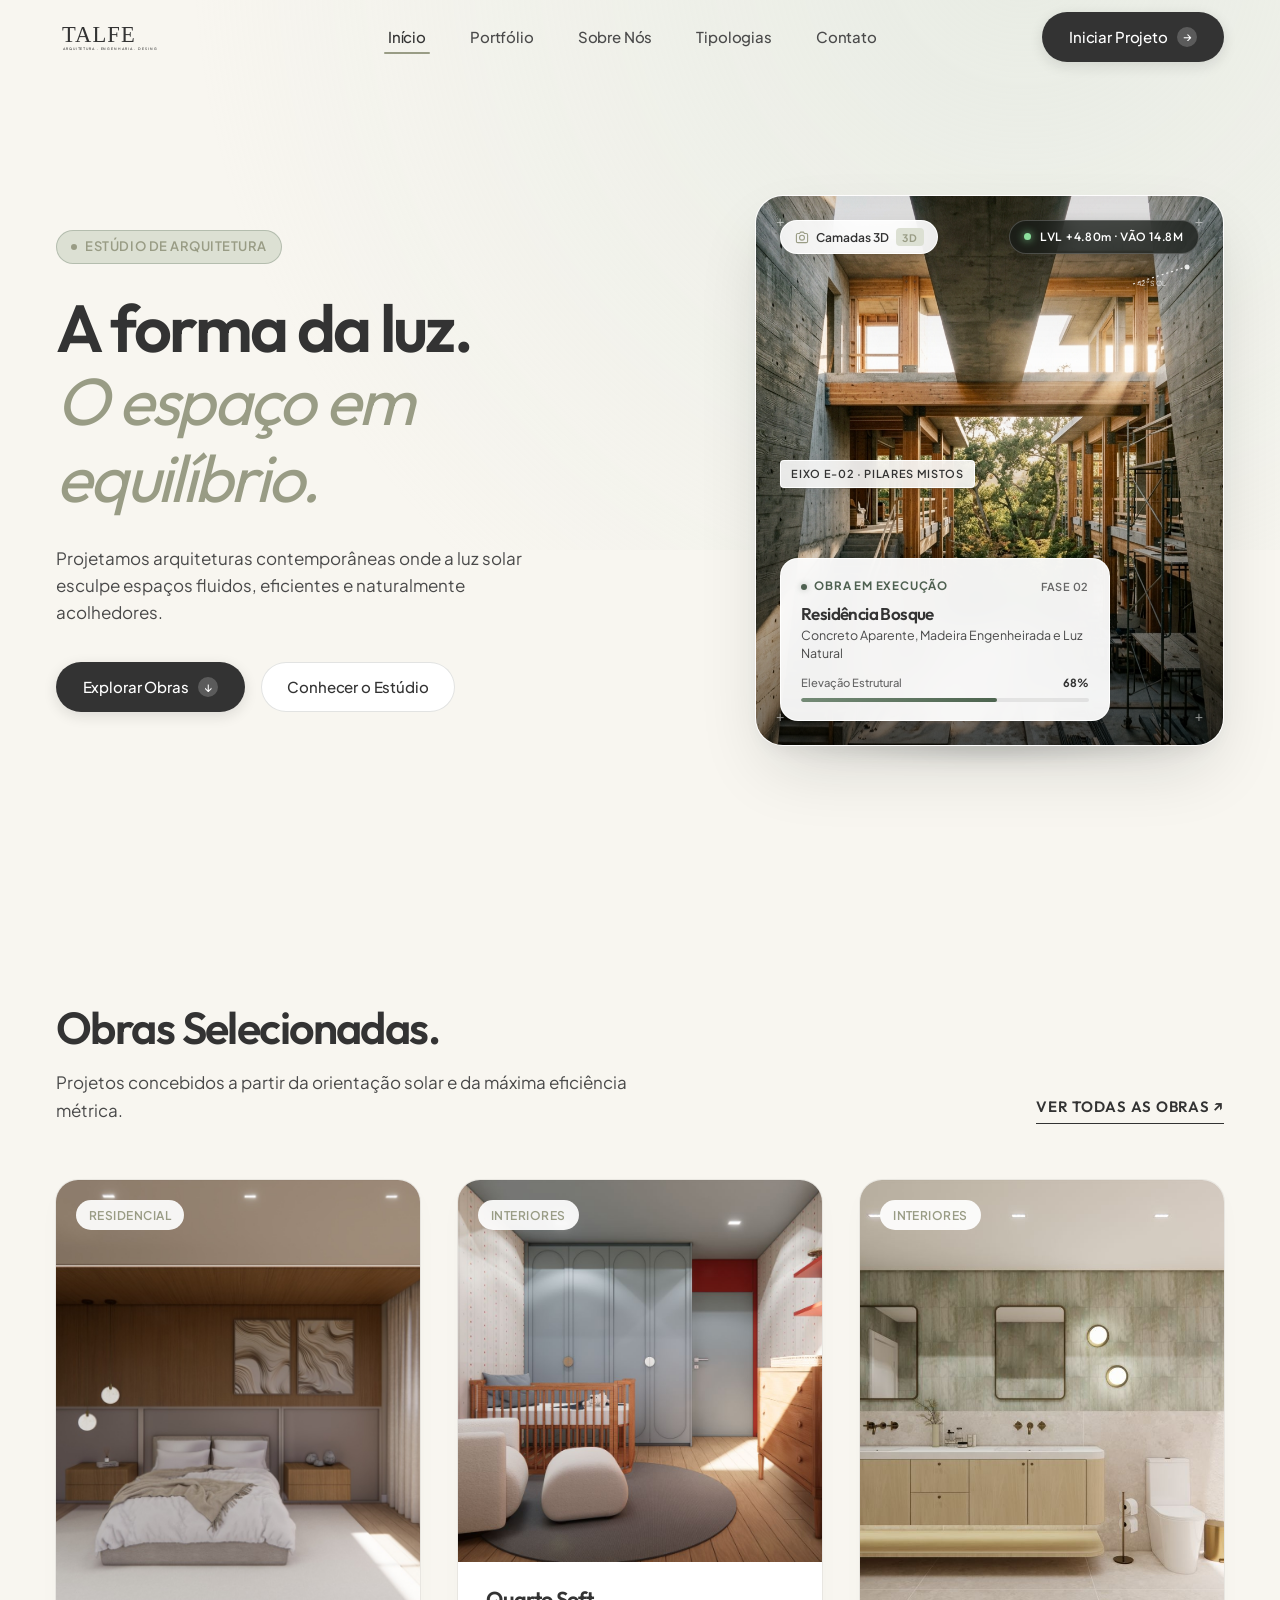
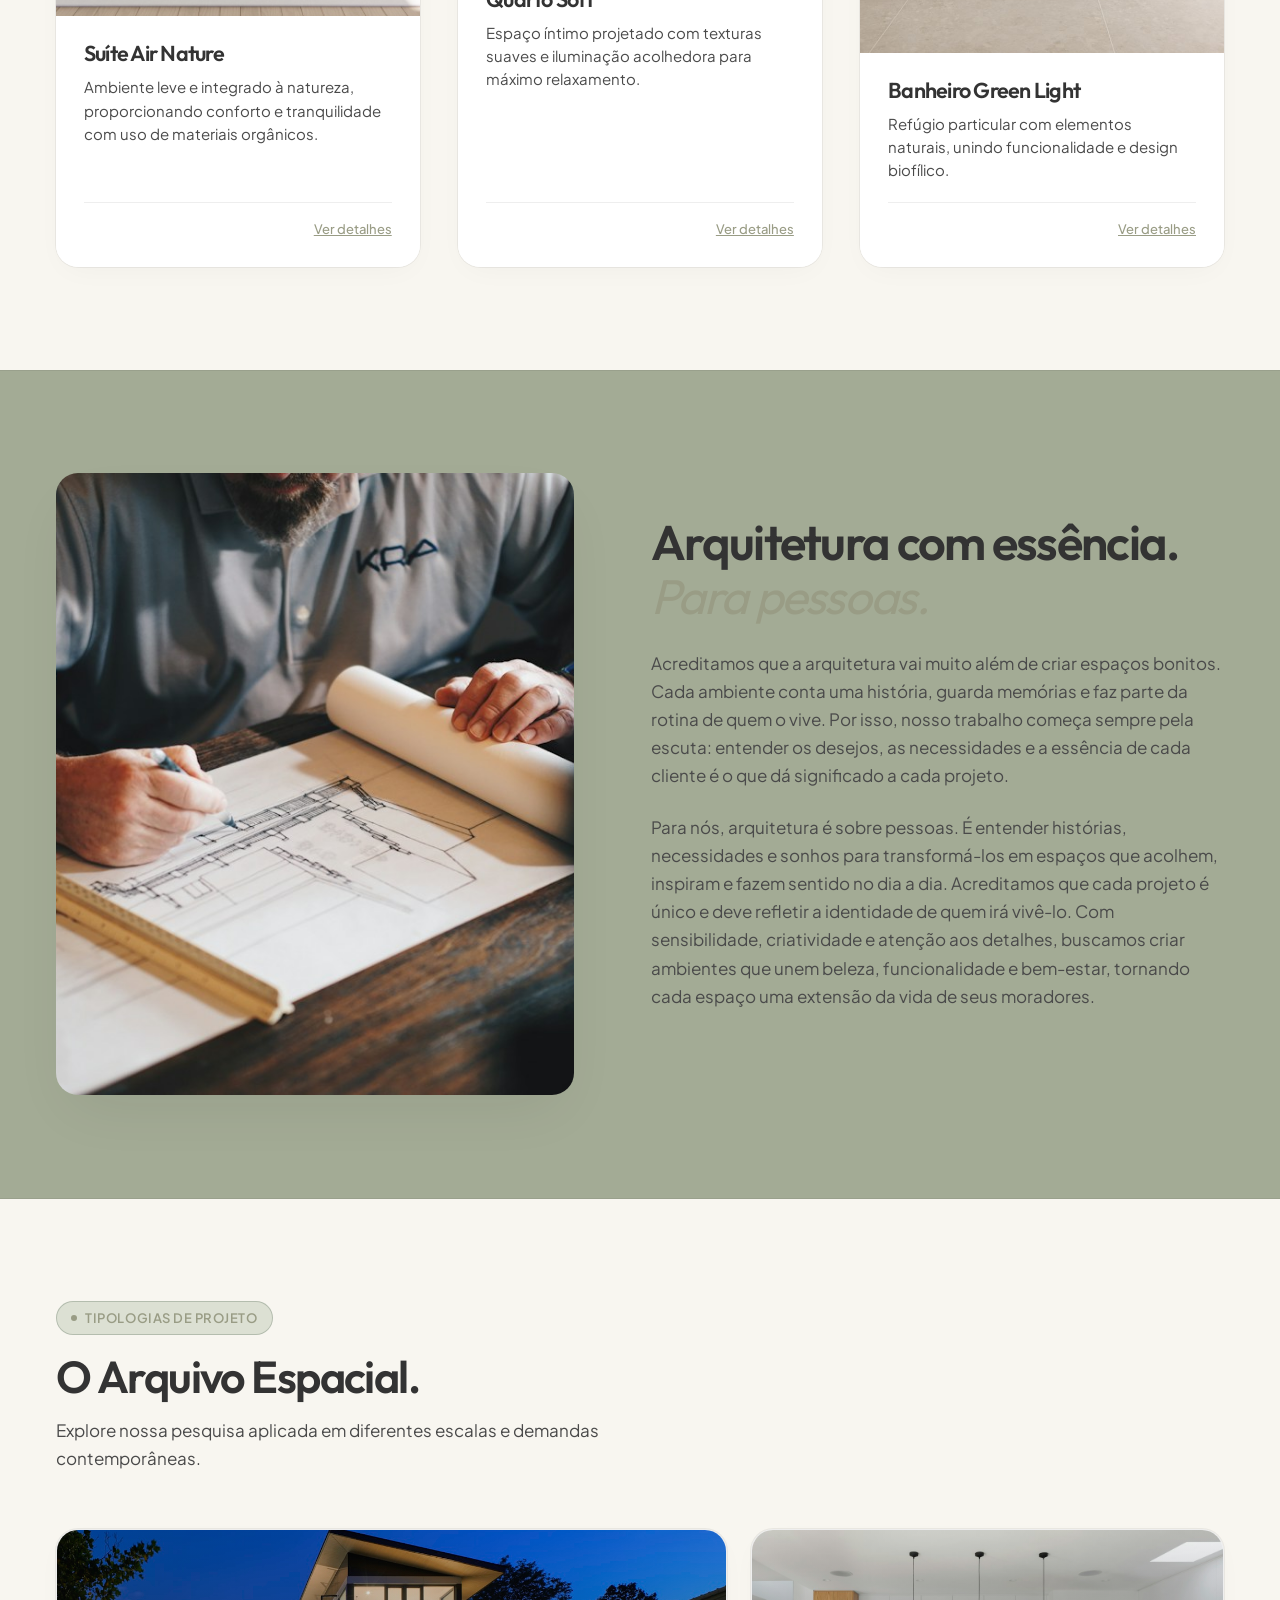
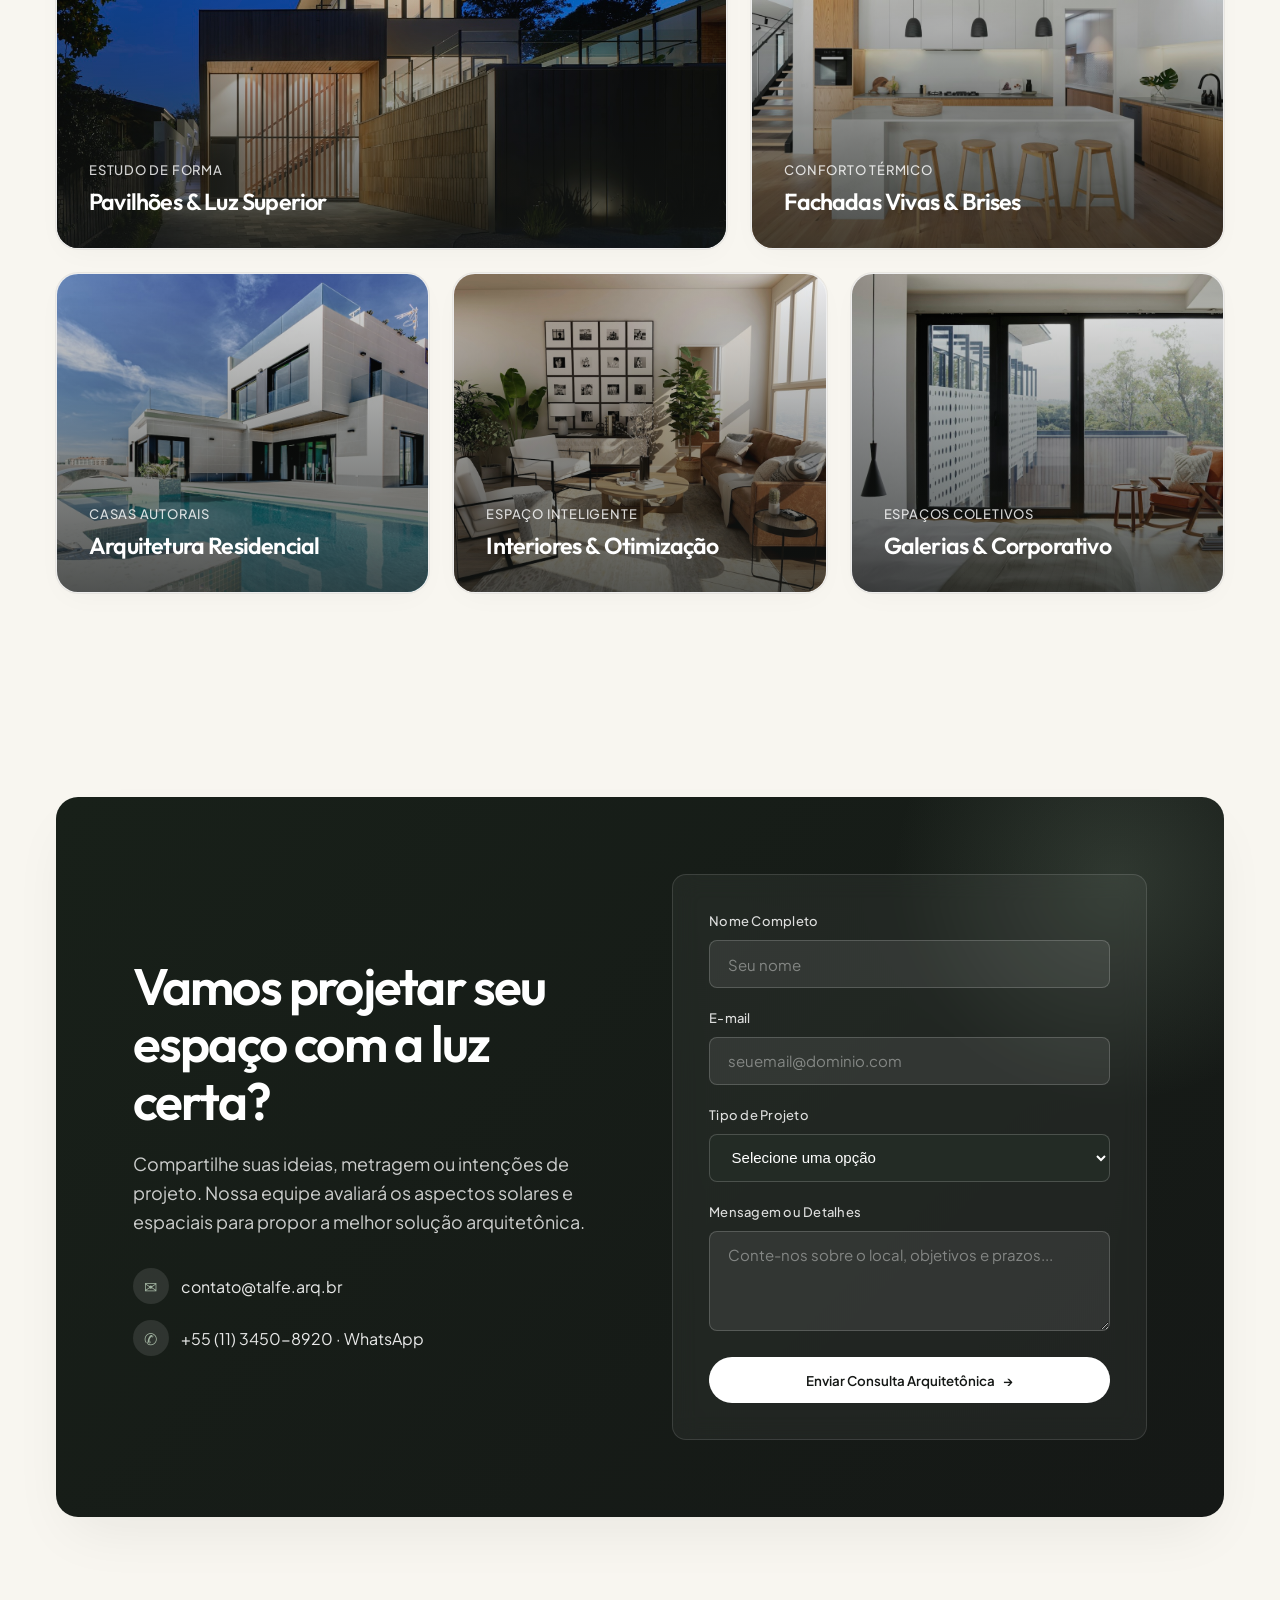
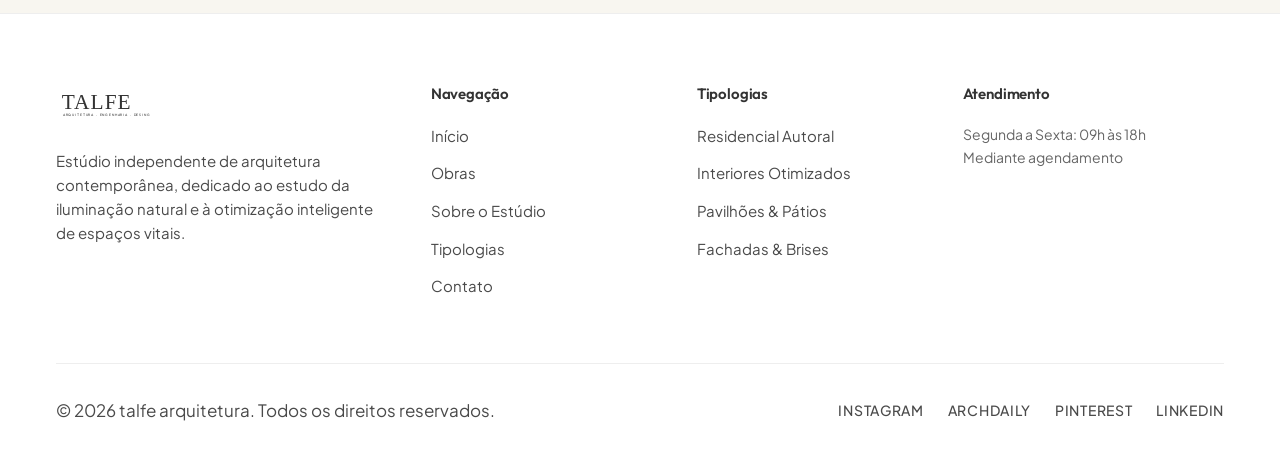
==== commit 1f56f749: "feat(hero): adicionar imagem de obra em construcao e efeito de profundidade 3D interativo" ====
--- a/index.html
+++ b/index.html
@@ -79,13 +79,93 @@
           </div>
         </div>
 
-        <div class="hero-visual">
-          <div class="hero-image-card">
-            <img src="assets/images/hero-arch.jpg" alt="Arquitetura contemporânea banhada em luz solar natural e integração com jardim">
-            <div class="floating-light-tag">
-              <span class="tag-label">Estudo Heliotérmico</span>
-              <span class="tag-title">Residência Lumina - Otimização de Luz Natural</span>
-            </div>
+        <div class="hero-visual" id="heroVisual">
+          <div class="hero-window-card is-ambient" id="heroWindowCard" aria-label="Janela interativa com projeto arquitetônico em construção">
+            
+            <!-- Window Aperture Bezel Frame -->
+            <div class="window-inner-frame">
+              
+              <!-- Layer 1: Base Architectural Construction Image -->
+              <div class="window-layer window-layer-media">
+                <img src="assets/images/hero-construction.jpg" 
+                     alt="Obra residencial contemporânea em construção: pórticos de concreto aparente, vigas de madeira engenheirada e luz natural solar" 
+                     class="construction-image" 
+                     id="constructionImage"
+                     loading="eager">
+                
+                <!-- Dynamic Sunlight & Specular Sheen (Moves with cursor in 3D) -->
+                <div class="depth-light-sheen" id="depthLightSheen"></div>
+                <div class="depth-shadow-vignette"></div>
+              </div>
+
+              <!-- Layer 2: Architectural Technical Blueprint / Datum Layer (Parallax Depth) -->
+              <div class="window-layer window-layer-datum" id="blueprintLayer">
+                <div class="datum-tag-top">
+                  <span class="datum-pulse-dot"></span>
+                  <span class="datum-coords">LVL +4.80m · VÃO 14.8M</span>
+                </div>
+
+                <!-- Architectural Reticles / Registration Crosshairs -->
+                <span class="datum-crosshair ch-tl" aria-hidden="true">+</span>
+                <span class="datum-crosshair ch-tr" aria-hidden="true">+</span>
+                <span class="datum-crosshair ch-bl" aria-hidden="true">+</span>
+                <span class="datum-crosshair ch-br" aria-hidden="true">+</span>
+
+                <!-- Technical Blueprint Guides / Axis Lines -->
+                <div class="datum-axis-badge">
+                  <span>EIXO E-02 · PILARES MISTOS</span>
+                </div>
+
+                <!-- Sun Angle Ray Indicator -->
+                <div class="datum-sun-angle" aria-hidden="true">
+                  <svg width="68" height="24" viewBox="0 0 68 24" fill="none" xmlns="http://www.w3.org/2000/svg">
+                    <line x1="2" y1="20" x2="52" y2="4" stroke="currentColor" stroke-dasharray="2 3" stroke-width="1.2" />
+                    <circle cx="56" cy="3" r="2.5" fill="currentColor" />
+                    <text x="6" y="22" font-size="7" fill="currentColor" letter-spacing="0.05em">42° SOL</text>
+                  </svg>
+                </div>
+              </div>
+
+              <!-- Layer 3: Floating Status Badge & Construction Progress (Foreground 3D) -->
+              <div class="window-layer window-layer-card" id="floatingStatusCard">
+                <div class="construction-status-pill">
+                  <div class="status-tag-group">
+                    <span class="status-dot-active"></span>
+                    <span class="status-label">Obra em Execução</span>
+                  </div>
+                  <span class="phase-code">FASE 02</span>
+                </div>
+
+                <div class="construction-card-body">
+                  <h3 class="construction-card-title">Residência Bosque</h3>
+                  <p class="construction-card-subtitle">Concreto Aparente, Madeira Engenheirada e Luz Natural</p>
+                  
+                  <div class="construction-meter">
+                    <div class="meter-labels">
+                      <span class="meter-stage">Elevação Estrutural</span>
+                      <span class="meter-percent">68%</span>
+                    </div>
+                    <div class="meter-track">
+                      <div class="meter-fill" style="width: 68%;"></div>
+                    </div>
+                  </div>
+                </div>
+              </div>
+
+              <!-- Interactive Mode Switch (Fotografia / Raio-X Estrutural) -->
+              <button class="depth-mode-toggle" id="depthModeToggle" type="button" aria-label="Alternar modo de visualização estrutural" title="Alternar visão técnica do projeto">
+                <svg class="toggle-icon-cam" viewBox="0 0 20 20" fill="none" stroke="currentColor" stroke-width="1.6" stroke-linecap="round" stroke-linejoin="round">
+                  <path d="M2 7a2 2 0 0 1 2-2h2.5l1.5-2h4l1.5 2H16a2 2 0 0 1 2 2v9a2 2 0 0 1-2 2H4a2 2 0 0 1-2-2V7z"/>
+                  <circle cx="10" cy="11" r="3.5"/>
+                </svg>
+                <span class="toggle-label" id="toggleLabel">Camadas 3D</span>
+                <span class="depth-hint-badge">3D</span>
+              </button>
+
+            </div>
+
+            <!-- Soft Layered Ambient Shadow below the Window -->
+            <div class="window-ambient-shadow" aria-hidden="true"></div>
           </div>
         </div>
       </div>
--- a/css/styles.css
+++ b/css/styles.css
@@ -393,68 +393,417 @@
   flex-wrap: wrap;
 }
 
-/* Hero Visual Composition */
+/* ==========================================================================
+   HERO 3D WINDOW DEPTH COMPOSITION (Taste Skill: Variance 8 / Motion 6)
+   ========================================================================== */
 .hero-visual {
   position: relative;
-  border-radius: var(--radius-lg);
-}
-
-.hero-image-card {
+  perspective: 1200px;
+  perspective-origin: center center;
+  display: flex;
+  align-items: center;
+  justify-content: center;
+}
+
+.hero-window-card {
   position: relative;
-  border-radius: var(--radius-lg);
+  width: 100%;
+  aspect-ratio: 4/4.7;
+  max-height: 640px;
+  border-radius: 28px;
+  transform-style: preserve-3d;
+  transition: transform 0.25s var(--ease-spring);
+  will-change: transform;
+}
+
+/* Subtle breathing ambient float when resting */
+.hero-window-card.is-ambient {
+  animation: heroWindowAmbient 8s ease-in-out infinite alternate;
+}
+
+@keyframes heroWindowAmbient {
+  0% {
+    transform: perspective(1200px) rotateX(1deg) rotateY(-1.5deg) translateY(0);
+  }
+  50% {
+    transform: perspective(1200px) rotateX(-1.2deg) rotateY(1.2deg) translateY(-5px);
+  }
+  100% {
+    transform: perspective(1200px) rotateX(1deg) rotateY(-1.5deg) translateY(0);
+  }
+}
+
+/* Architectural Window Aperture Bezel */
+.window-inner-frame {
+  position: relative;
+  width: 100%;
+  height: 100%;
+  border-radius: 28px;
   overflow: hidden;
-  box-shadow: var(--shadow-elevated);
-  background-color: var(--bg-surface);
-  border: 1px solid var(--border-subtle);
-  aspect-ratio: 4/4.6;
-}
-
-.hero-image-card img {
+  background-color: var(--bg-surface-subtle);
+  border: 1px solid rgba(255, 255, 255, 0.9);
+  box-shadow: 
+    0 30px 70px -15px rgba(21, 24, 22, 0.16),
+    0 10px 24px -8px rgba(21, 24, 22, 0.08),
+    inset 0 1px 1px rgba(255, 255, 255, 0.95),
+    inset 0 -1px 2px rgba(21, 24, 22, 0.04);
+  transform-style: preserve-3d;
+}
+
+/* Layer 1: Base Architectural Construction Image */
+.window-layer-media {
+  position: absolute;
+  inset: 0;
+  width: 100%;
+  height: 100%;
+  overflow: hidden;
+  transform: translateZ(0);
+  will-change: transform;
+}
+
+.construction-image {
   width: 100%;
   height: 100%;
   object-fit: cover;
-  transition: transform 1.2s var(--ease-spring);
-}
-
-.hero-image-card:hover img {
-  transform: scale(1.03);
-}
-
-/* Floating Architectural Micro-Badge */
-.floating-light-tag {
+  object-position: center 25%;
+  transform: scale(1.08) translate3d(var(--img-tx, 0px), var(--img-ty, 0px), 0);
+  transition: transform 0.2s var(--ease-spring), filter 0.4s ease;
+  display: block;
+}
+
+/* Dynamic Volumetric Sunbeam & Specular Sheen (Moves with cursor in 3D) */
+.depth-light-sheen {
   position: absolute;
-  bottom: 1.75rem;
-  left: 1.75rem;
-  background-color: rgba(255, 255, 255, 0.94);
+  inset: 0;
+  pointer-events: none;
+  background: radial-gradient(
+    circle at var(--sheen-x, 75%) var(--sheen-y, 25%),
+    rgba(255, 250, 240, 0.4) 0%,
+    rgba(255, 245, 225, 0.18) 35%,
+    rgba(255, 255, 255, 0) 70%
+  );
+  mix-blend-mode: soft-light;
+  transition: opacity 0.3s ease;
+  z-index: 2;
+}
+
+.depth-shadow-vignette {
+  position: absolute;
+  inset: 0;
+  pointer-events: none;
+  background: linear-gradient(
+    180deg,
+    rgba(0, 0, 0, 0.12) 0%,
+    rgba(0, 0, 0, 0) 30%,
+    rgba(0, 0, 0, 0.06) 60%,
+    rgba(0, 0, 0, 0.55) 100%
+  );
+  z-index: 3;
+}
+
+/* Layer 2: Architectural Technical Blueprint / Datum Layer (Parallax Depth) */
+.window-layer-datum {
+  position: absolute;
+  inset: 0;
+  pointer-events: none;
+  transform: translateZ(28px) translate3d(var(--datum-tx, 0px), var(--datum-ty, 0px), 0);
+  transform-style: preserve-3d;
+  transition: transform 0.2s var(--ease-spring), opacity 0.3s ease;
+  z-index: 6;
+}
+
+/* Datum Elevation Tag at Top Right */
+.datum-tag-top {
+  position: absolute;
+  top: 1.5rem;
+  right: 1.5rem;
+  display: inline-flex;
+  align-items: center;
+  gap: 0.55rem;
+  padding: 0.4rem 0.9rem;
+  background: rgba(22, 26, 23, 0.78);
   backdrop-filter: blur(12px);
-  padding: 1rem 1.25rem;
-  border-radius: var(--radius-md);
-  border: 1px solid rgba(255, 255, 255, 0.8);
-  box-shadow: 0 12px 30px rgba(0, 0, 0, 0.06);
-  max-width: 250px;
-  transition: transform var(--transition-base);
-}
-
-.floating-light-tag:hover {
-  transform: translateY(-2px);
-}
-
-.floating-light-tag .tag-label {
+  -webkit-backdrop-filter: blur(12px);
+  border: 1px solid rgba(255, 255, 255, 0.2);
+  border-radius: var(--radius-pill);
+  color: #FFFFFF;
+  font-family: var(--font-display);
+  font-size: 0.75rem;
+  letter-spacing: 0.06em;
+  font-weight: 500;
+  box-shadow: 0 4px 16px rgba(0, 0, 0, 0.22);
+}
+
+.datum-pulse-dot {
+  width: 7px;
+  height: 7px;
+  border-radius: 50%;
+  background-color: #8CE09D;
+  box-shadow: 0 0 8px #8CE09D;
+  animation: pulseBeacon 2s infinite ease-in-out;
+}
+
+@keyframes pulseBeacon {
+  0%, 100% {
+    transform: scale(1);
+    opacity: 1;
+  }
+  50% {
+    transform: scale(1.4);
+    opacity: 0.5;
+  }
+}
+
+/* Precision registration crosshairs */
+.datum-crosshair {
+  position: absolute;
+  font-family: monospace;
+  font-size: 14px;
+  line-height: 1;
+  color: rgba(255, 255, 255, 0.55);
+  user-select: none;
+}
+.datum-crosshair.ch-tl { top: 1.25rem; left: 1.25rem; }
+.datum-crosshair.ch-tr { top: 1.25rem; right: 1.25rem; }
+.datum-crosshair.ch-bl { bottom: 1.25rem; left: 1.25rem; }
+.datum-crosshair.ch-br { bottom: 1.25rem; right: 1.25rem; }
+
+/* Axis lines and technical annotations */
+.datum-axis-badge {
+  position: absolute;
+  top: 48%;
+  left: 1.5rem;
+  display: inline-flex;
+  align-items: center;
+  gap: 0.4rem;
+  padding: 0.28rem 0.65rem;
+  background: rgba(255, 255, 255, 0.88);
+  backdrop-filter: blur(8px);
+  -webkit-backdrop-filter: blur(8px);
+  border: 1px solid rgba(255, 255, 255, 0.95);
+  border-radius: 4px;
+  font-size: 0.6875rem;
+  font-weight: 600;
+  letter-spacing: 0.06em;
+  color: var(--text-primary);
+  box-shadow: 0 4px 12px rgba(0, 0, 0, 0.08);
+}
+
+.datum-sun-angle {
+  position: absolute;
+  top: 4.25rem;
+  right: 1.5rem;
+  color: rgba(255, 255, 255, 0.85);
+  display: flex;
+  align-items: center;
+  filter: drop-shadow(0 2px 4px rgba(0, 0, 0, 0.3));
+}
+
+/* Layer 3: Floating Status Badge in 3D Foreground */
+.window-layer-card {
+  position: absolute;
+  bottom: 1.5rem;
+  left: 1.5rem;
+  right: 1.5rem;
+  max-width: 330px;
+  background: rgba(255, 255, 255, 0.94);
+  backdrop-filter: blur(16px);
+  -webkit-backdrop-filter: blur(16px);
+  border: 1px solid rgba(255, 255, 255, 0.95);
+  border-radius: 18px;
+  padding: 1.15rem 1.25rem;
+  box-shadow: 
+    0 18px 40px -10px rgba(21, 24, 22, 0.18),
+    0 4px 14px rgba(21, 24, 22, 0.08);
+  transform: translateZ(52px) translate3d(var(--card-tx, 0px), var(--card-ty, 0px), 0);
+  transform-style: preserve-3d;
+  transition: transform 0.2s var(--ease-spring), box-shadow 0.3s ease;
+  z-index: 10;
+}
+
+.construction-status-pill {
+  display: flex;
+  align-items: center;
+  justify-content: space-between;
+  margin-bottom: 0.45rem;
+}
+
+.status-tag-group {
+  display: inline-flex;
+  align-items: center;
+  gap: 0.45rem;
+}
+
+.status-dot-active {
+  width: 6px;
+  height: 6px;
+  border-radius: 50%;
+  background-color: #4E6050;
+  box-shadow: 0 0 6px rgba(78, 96, 80, 0.4);
+}
+
+.status-label {
+  font-size: 0.72rem;
+  font-weight: 700;
+  text-transform: uppercase;
+  letter-spacing: 0.07em;
+  color: #4E6050;
+}
+
+.phase-code {
+  font-size: 0.6875rem;
+  font-weight: 600;
+  color: var(--text-muted);
+  letter-spacing: 0.05em;
+}
+
+.construction-card-title {
+  font-family: var(--font-display);
+  font-size: 1.0625rem;
+  font-weight: 600;
+  color: var(--text-primary);
+  line-height: 1.25;
+  margin-bottom: 0.2rem;
+}
+
+.construction-card-subtitle {
+  font-size: 0.78rem;
+  color: var(--text-secondary);
+  line-height: 1.4;
+  margin-bottom: 0.75rem;
+}
+
+.construction-meter {
+  display: flex;
+  flex-direction: column;
+  gap: 0.35rem;
+}
+
+.meter-labels {
+  display: flex;
+  align-items: center;
+  justify-content: space-between;
+  font-size: 0.7rem;
+  color: var(--text-muted);
+  font-weight: 500;
+}
+
+.meter-percent {
+  font-weight: 700;
+  color: var(--text-primary);
+  font-variant-numeric: tabular-nums;
+}
+
+.meter-track {
+  width: 100%;
+  height: 4px;
+  background-color: rgba(21, 24, 22, 0.08);
+  border-radius: var(--radius-pill);
+  overflow: hidden;
+}
+
+.meter-fill {
+  height: 100%;
+  background: linear-gradient(90deg, #748A76 0%, #4D644F 100%);
+  border-radius: var(--radius-pill);
+  transition: width 1.2s var(--ease-spring);
+}
+
+/* Layer 4: Interactive Depth Mode Switch (Top Left) */
+.depth-mode-toggle {
+  position: absolute;
+  top: 1.5rem;
+  left: 1.5rem;
+  display: inline-flex;
+  align-items: center;
+  gap: 0.45rem;
+  padding: 0.45rem 0.85rem;
+  background: rgba(255, 255, 255, 0.9);
+  backdrop-filter: blur(12px);
+  -webkit-backdrop-filter: blur(12px);
+  border: 1px solid rgba(255, 255, 255, 0.95);
+  border-radius: var(--radius-pill);
+  font-family: var(--font-body);
   font-size: 0.75rem;
   font-weight: 600;
-  text-transform: uppercase;
-  letter-spacing: 0.08em;
+  color: var(--text-primary);
+  cursor: pointer;
+  box-shadow: 0 4px 16px rgba(0, 0, 0, 0.08);
+  transition: all 0.25s var(--ease-spring);
+  z-index: 12;
+  transform: translateZ(40px);
+}
+
+.depth-mode-toggle:hover {
+  background: #FFFFFF;
+  transform: translateZ(44px) scale(1.04);
+  box-shadow: 0 6px 20px rgba(0, 0, 0, 0.12);
+}
+
+.depth-mode-toggle:active {
+  transform: translateZ(40px) scale(0.97);
+}
+
+.toggle-icon-cam {
+  width: 14px;
+  height: 14px;
+  stroke: var(--accent-sage);
+}
+
+.depth-hint-badge {
+  padding: 0.15rem 0.4rem;
+  background-color: var(--accent-sage-wash);
   color: var(--accent-sage);
-  margin-bottom: 0.25rem;
-  display: block;
-}
-
-.floating-light-tag .tag-title {
-  font-family: var(--font-display);
-  font-size: 0.9375rem;
-  font-weight: 600;
-  color: var(--text-primary);
-  line-height: 1.3;
+  border-radius: 4px;
+  font-size: 0.65rem;
+  font-weight: 700;
+  letter-spacing: 0.05em;
+}
+
+/* Raio-X / Blueprint Mode Effect */
+.hero-window-card.is-blueprint .construction-image {
+  filter: contrast(1.15) brightness(0.88) grayscale(0.2);
+}
+
+.hero-window-card.is-blueprint .window-inner-frame::after {
+  content: '';
+  position: absolute;
+  inset: 0;
+  background-image: 
+    linear-gradient(rgba(255, 255, 255, 0.14) 1px, transparent 1px),
+    linear-gradient(90deg, rgba(255, 255, 255, 0.14) 1px, transparent 1px);
+  background-size: 32px 32px;
+  pointer-events: none;
+  z-index: 4;
+}
+
+.hero-window-card.is-blueprint .depth-mode-toggle {
+  background-color: var(--text-primary);
+  color: #FFFFFF;
+  border-color: var(--text-primary);
+}
+
+.hero-window-card.is-blueprint .depth-mode-toggle .toggle-icon-cam {
+  stroke: #8CE09D;
+}
+
+.hero-window-card.is-blueprint .depth-hint-badge {
+  background-color: rgba(255, 255, 255, 0.2);
+  color: #FFFFFF;
+}
+
+/* Outer Ambient Drop Shadow */
+.window-ambient-shadow {
+  position: absolute;
+  bottom: -15px;
+  left: 5%;
+  right: 5%;
+  height: 30px;
+  background: radial-gradient(ellipse at center, rgba(21, 24, 22, 0.22) 0%, rgba(21, 24, 22, 0) 70%);
+  filter: blur(10px);
+  pointer-events: none;
+  z-index: -1;
+  transition: transform 0.2s ease, opacity 0.2s ease;
 }
 
 /* ==========================================================================
@@ -1357,8 +1706,10 @@
     max-width: 100%;
   }
   
+  .hero-window-card,
   .hero-image-card {
-    aspect-ratio: 16/10;
+    aspect-ratio: 4/4.4;
+    max-height: 540px;
   }
   
   .projects-grid {
@@ -1457,4 +1808,40 @@
     grid-template-columns: 1fr;
     gap: 2rem;
   }
-}
+
+  .hero-window-card {
+    aspect-ratio: 4/4.5;
+    max-height: 480px;
+    border-radius: 22px;
+  }
+  
+  .window-inner-frame {
+    border-radius: 22px;
+  }
+
+  .window-layer-card {
+    max-width: none;
+    left: 1.15rem;
+    right: 1.15rem;
+    bottom: 1.15rem;
+    padding: 1rem 1.15rem;
+  }
+  
+  .datum-axis-badge,
+  .datum-sun-angle {
+    display: none;
+  }
+  
+  .datum-tag-top {
+    font-size: 0.6875rem;
+    padding: 0.32rem 0.7rem;
+    top: 1.15rem;
+    right: 1.15rem;
+  }
+  
+  .depth-mode-toggle {
+    top: 1.15rem;
+    left: 1.15rem;
+    padding: 0.35rem 0.75rem;
+  }
+}
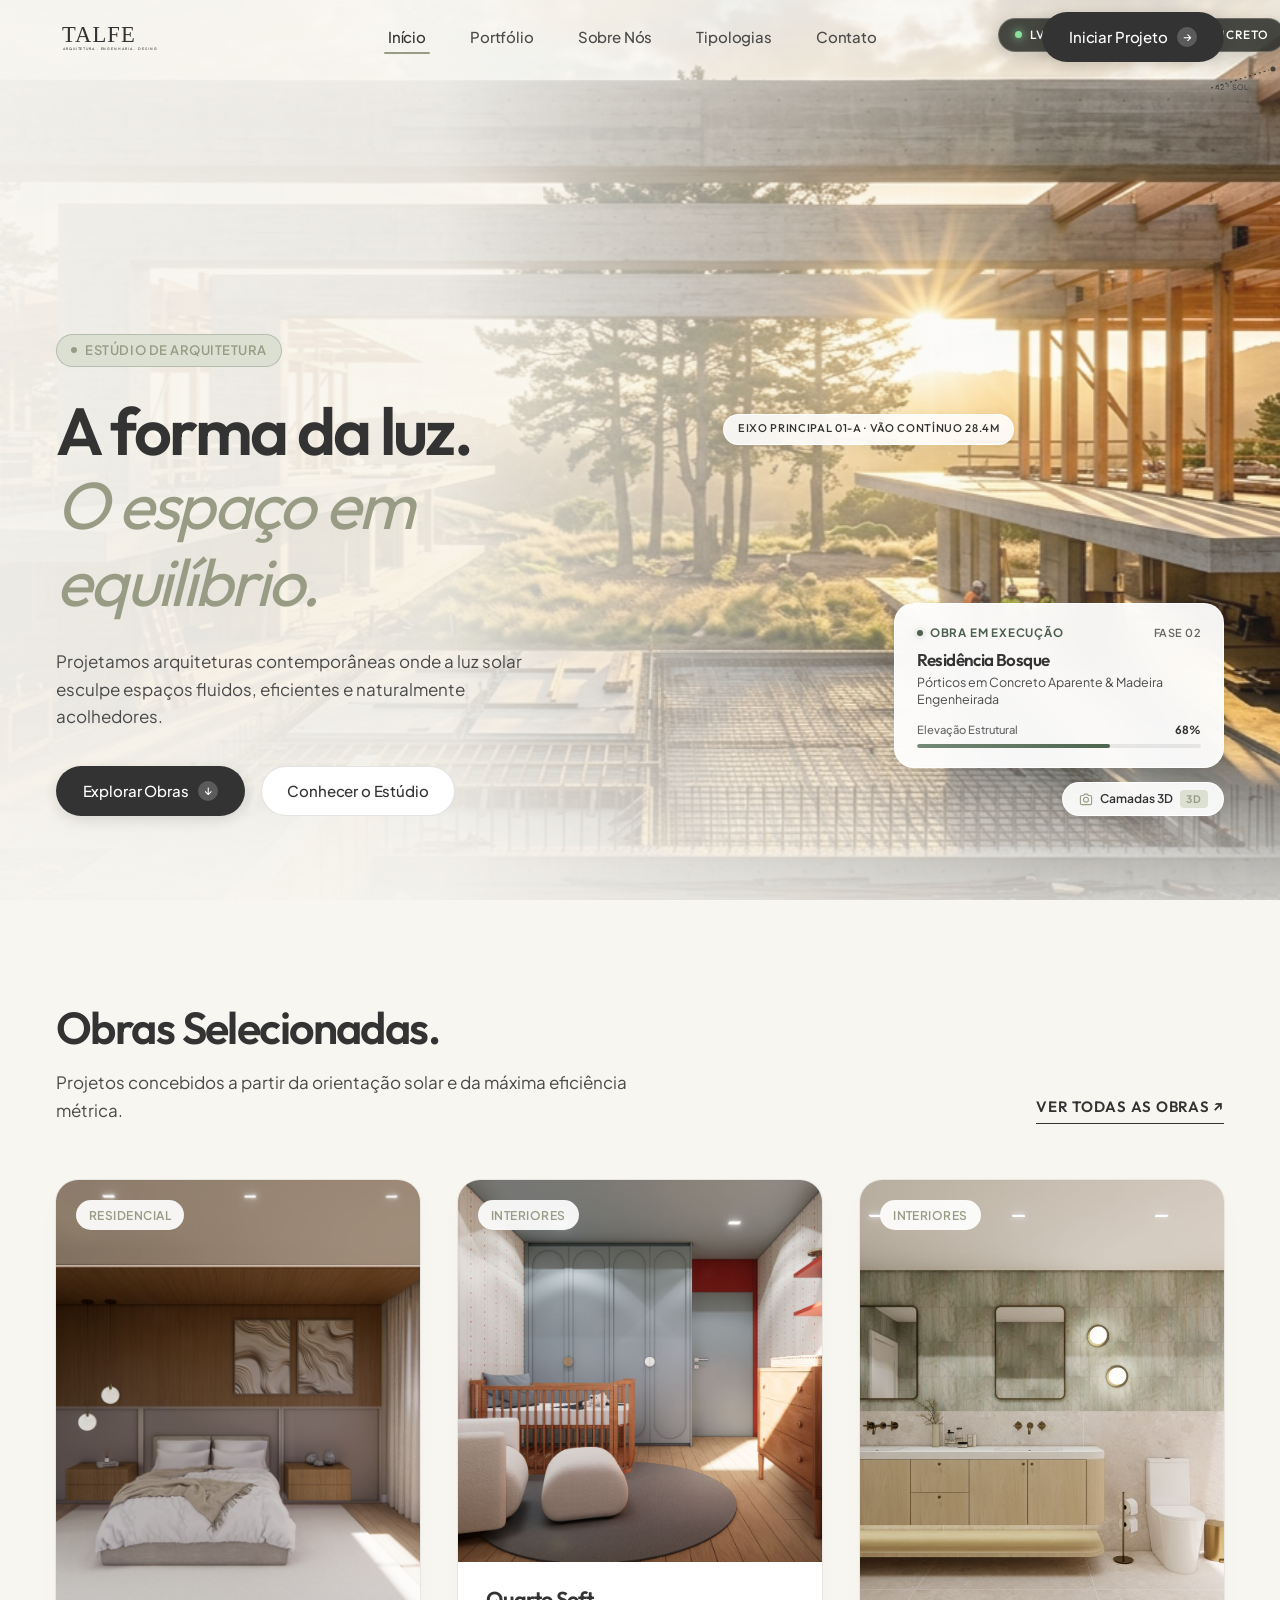
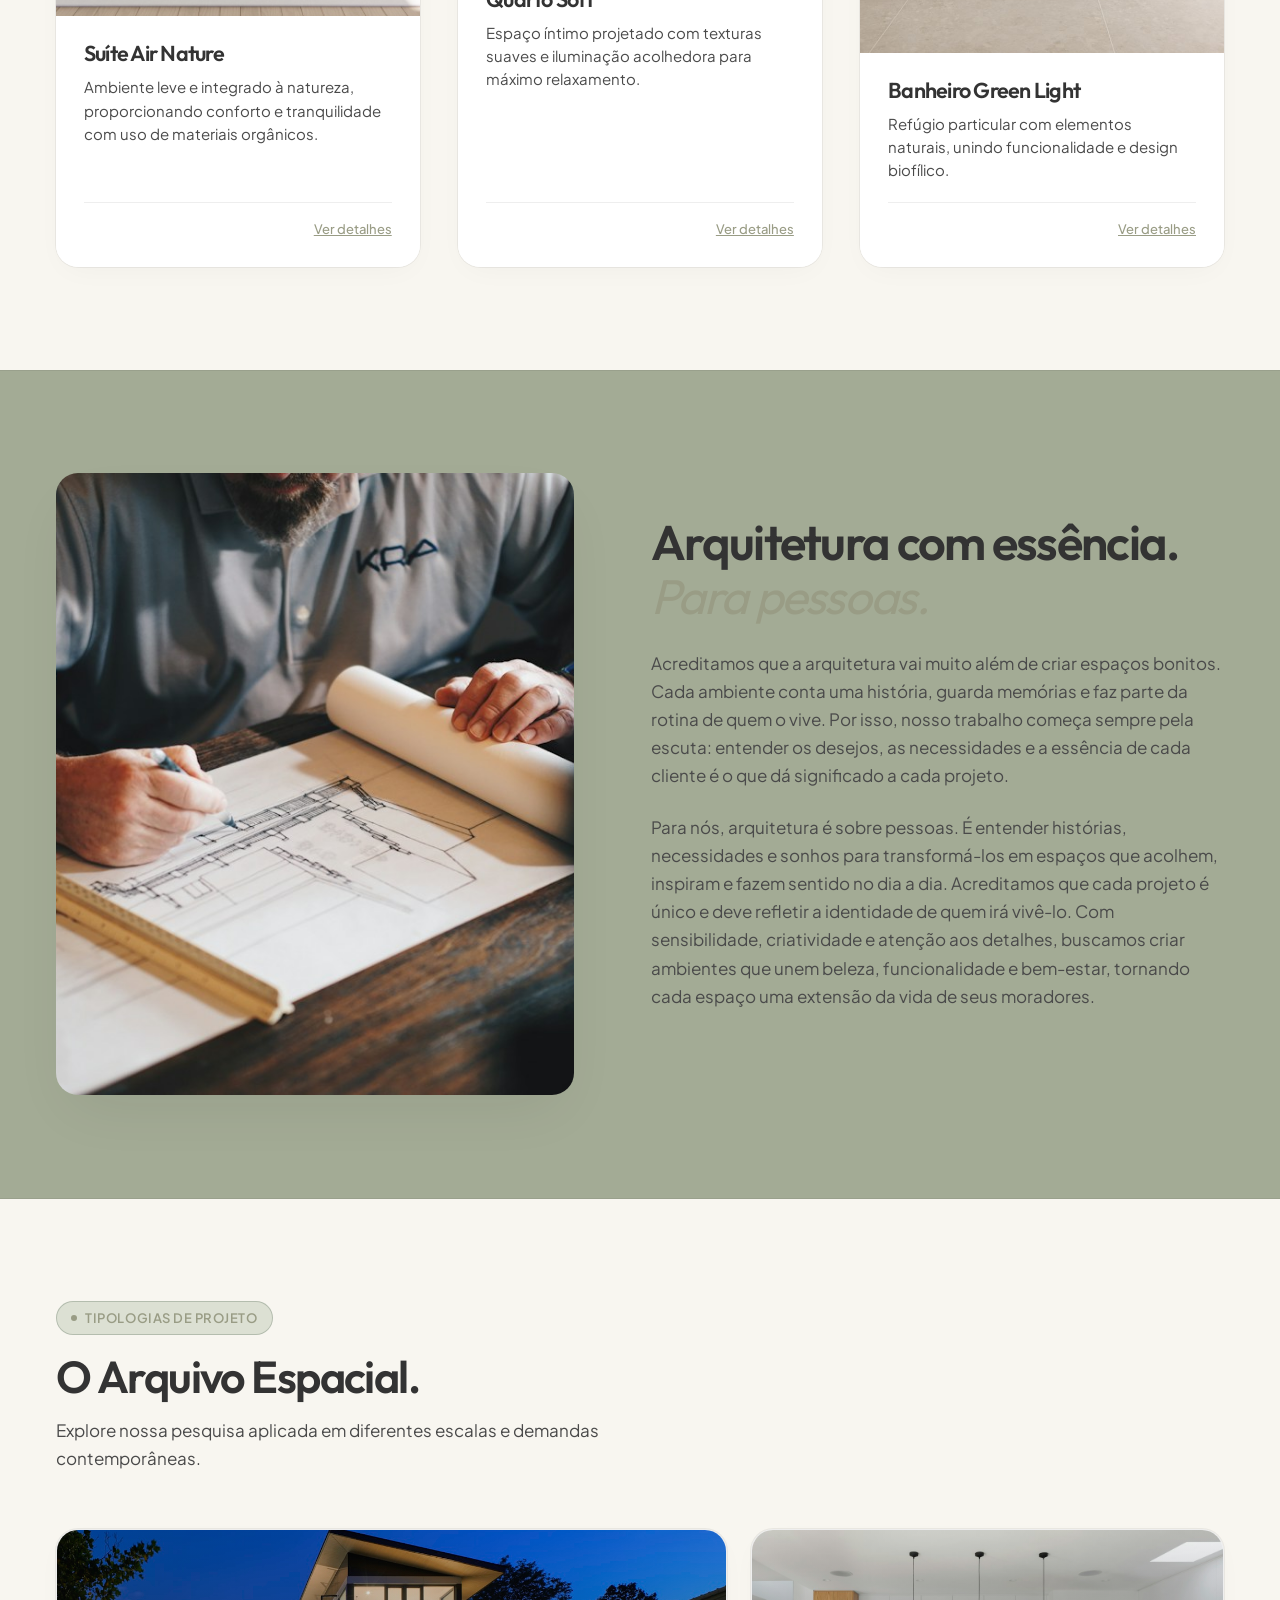
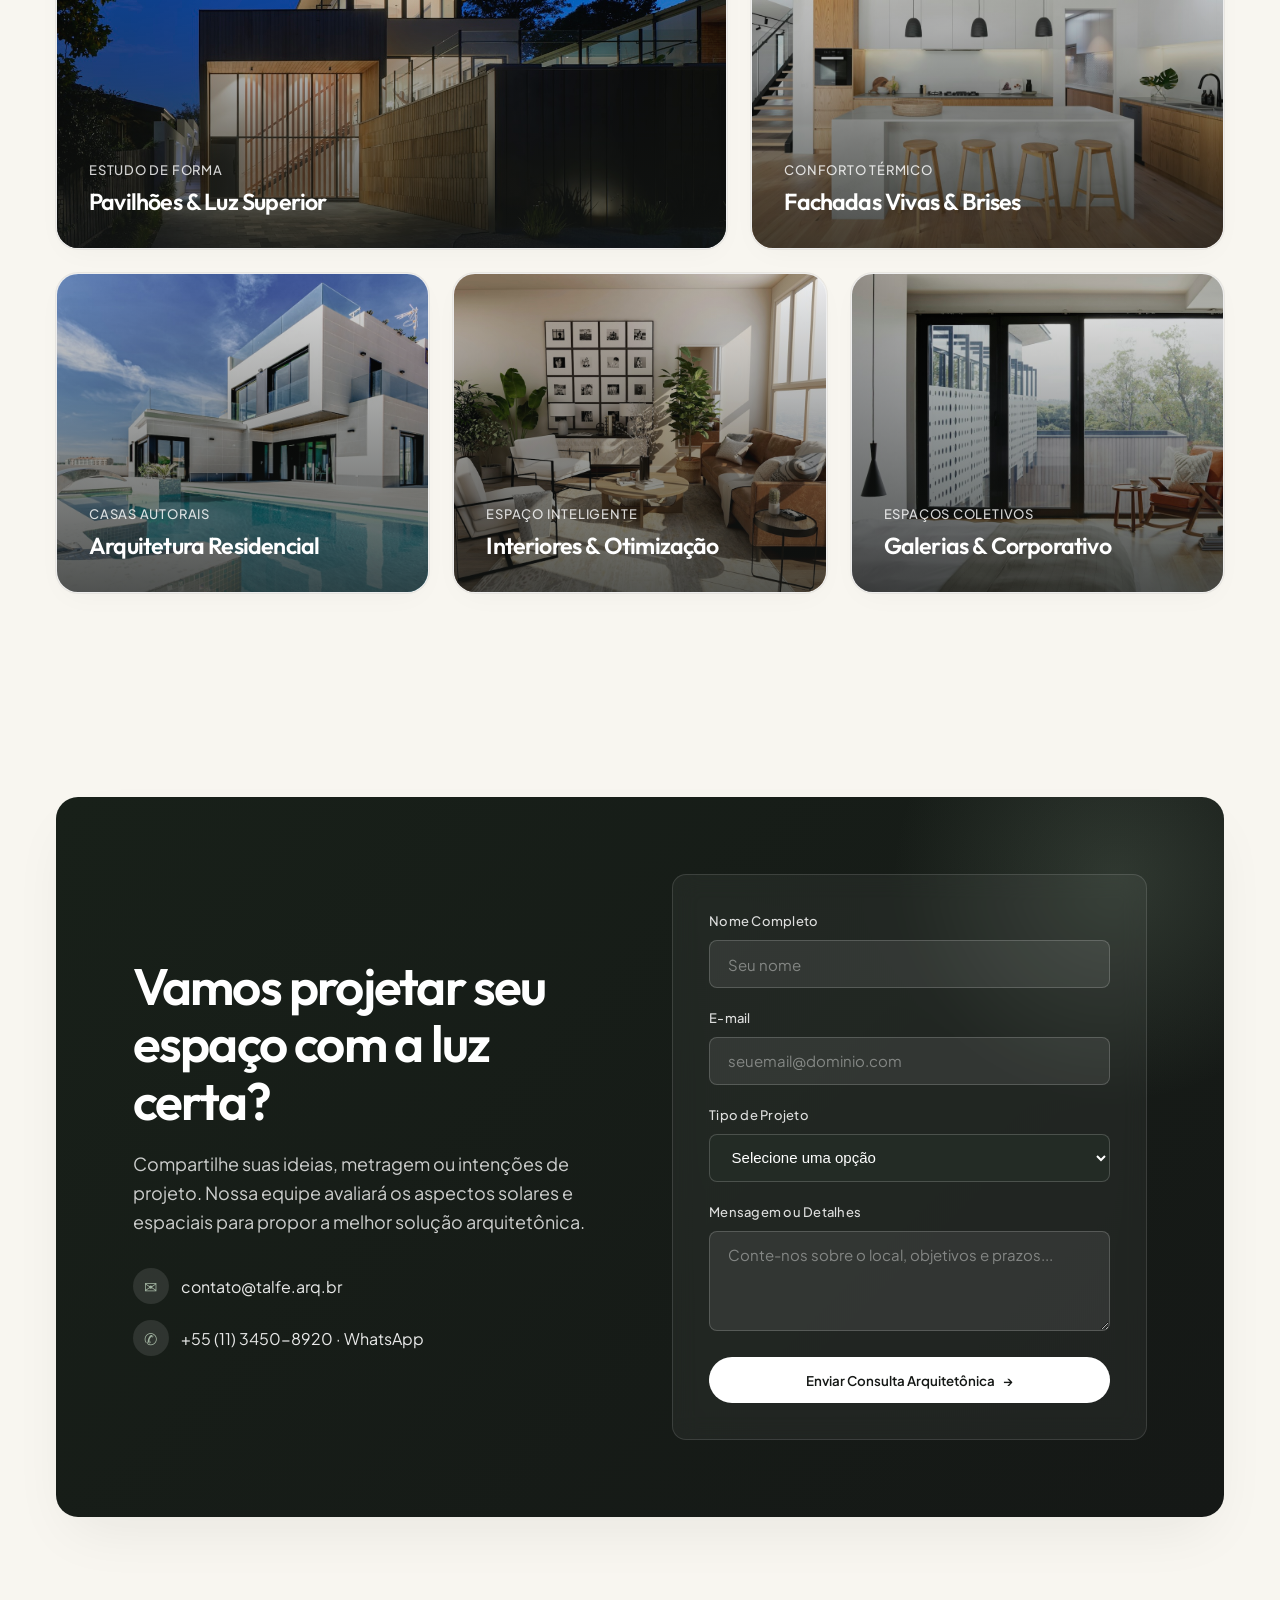
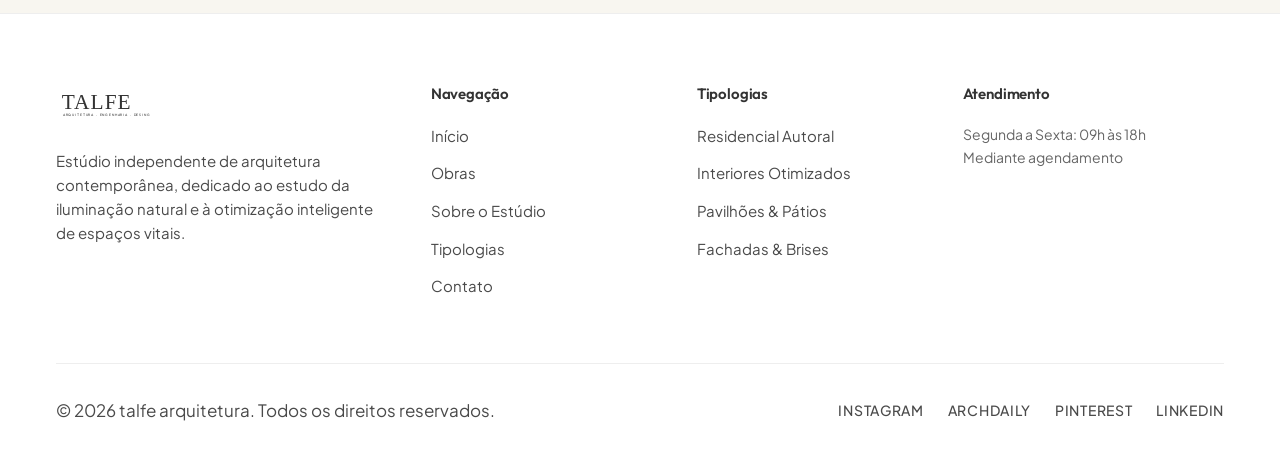
==== commit f2807d80: "feat(hero): transformar tela inicial em cena 3D full-bleed com projeto em construcao e paralaxe espa" ====
--- a/index.html
+++ b/index.html
@@ -54,11 +54,54 @@
     </div>
   </header>
 
-  <!-- Hero Section -->
-  <section class="hero-section" id="inicio">
-    <div class="container">
-      <div class="hero-grid">
-        <div class="hero-content">
+  <!-- Hero Section (Full-Bleed 3D Architectural Scene) -->
+  <section class="hero-section is-ambient" id="inicio" aria-label="Introdução - Projeto em Construção">
+    
+    <!-- 3D Full-Bleed Parallax Background Scene -->
+    <div class="hero-background-scene" id="heroBgScene" aria-hidden="true">
+      <div class="hero-bg-media">
+        <img src="assets/images/hero-construction-wide.jpg" 
+             alt="Perspectiva monumental de projeto residencial em construção com pórticos de concreto aparente e luz solar zenital" 
+             class="hero-bg-image" 
+             id="heroBgImage" 
+             loading="eager">
+        <div class="depth-light-sheen" id="depthLightSheen"></div>
+        <div class="hero-backdrop-scrim"></div>
+      </div>
+
+      <!-- Architectural Technical Datum / Blueprint Overlay Layer -->
+      <div class="hero-datum-layer" id="blueprintLayer">
+        <div class="datum-tag datum-top-right">
+          <span class="datum-pulse-dot"></span>
+          <span class="datum-coords">LVL +5.20m · PÓRTICOS DE CONCRETO</span>
+        </div>
+
+        <div class="datum-tag datum-mid-center">
+          <span>EIXO PRINCIPAL 01-A · VÃO CONTÍNUO 28.4M</span>
+        </div>
+
+        <!-- Architectural Reticles / Registration Crosshairs -->
+        <span class="datum-crosshair ch-tl">+</span>
+        <span class="datum-crosshair ch-tr">+</span>
+        <span class="datum-crosshair ch-bl">+</span>
+        <span class="datum-crosshair ch-br">+</span>
+
+        <!-- Sun Angle Ray Indicator -->
+        <div class="datum-sun-angle">
+          <svg width="76" height="26" viewBox="0 0 76 26" fill="none" xmlns="http://www.w3.org/2000/svg">
+            <line x1="2" y1="22" x2="60" y2="4" stroke="currentColor" stroke-dasharray="2 3" stroke-width="1.2" />
+            <circle cx="64" cy="3" r="2.5" fill="currentColor" />
+            <text x="6" y="24" font-size="7.5" fill="currentColor" letter-spacing="0.05em">42° SOL</text>
+          </svg>
+        </div>
+      </div>
+    </div>
+
+    <!-- Hero Foreground Content & Floating Controls -->
+    <div class="container hero-container">
+      <div class="hero-layout">
+        
+        <div class="hero-content" id="heroContent">
           <!-- Text Element 1: Eyebrow -->
           <div class="hero-badge">Estúdio de Arquitetura</div>
           <!-- Text Element 2: Headline -->
@@ -79,95 +122,46 @@
           </div>
         </div>
 
-        <div class="hero-visual" id="heroVisual">
-          <div class="hero-window-card is-ambient" id="heroWindowCard" aria-label="Janela interativa com projeto arquitetônico em construção">
-            
-            <!-- Window Aperture Bezel Frame -->
-            <div class="window-inner-frame">
+        <!-- Floating Architectural Progress Card & Depth Controls -->
+        <div class="hero-floating-dock" id="heroFloatingDock">
+          
+          <div class="floating-construction-card" id="floatingStatusCard">
+            <div class="construction-status-pill">
+              <div class="status-tag-group">
+                <span class="status-dot-active"></span>
+                <span class="status-label">Obra em Execução</span>
+              </div>
+              <span class="phase-code">FASE 02</span>
+            </div>
+
+            <div class="construction-card-body">
+              <h3 class="construction-card-title">Residência Bosque</h3>
+              <p class="construction-card-subtitle">Pórticos em Concreto Aparente & Madeira Engenheirada</p>
               
-              <!-- Layer 1: Base Architectural Construction Image -->
-              <div class="window-layer window-layer-media">
-                <img src="assets/images/hero-construction.jpg" 
-                     alt="Obra residencial contemporânea em construção: pórticos de concreto aparente, vigas de madeira engenheirada e luz natural solar" 
-                     class="construction-image" 
-                     id="constructionImage"
-                     loading="eager">
-                
-                <!-- Dynamic Sunlight & Specular Sheen (Moves with cursor in 3D) -->
-                <div class="depth-light-sheen" id="depthLightSheen"></div>
-                <div class="depth-shadow-vignette"></div>
-              </div>
-
-              <!-- Layer 2: Architectural Technical Blueprint / Datum Layer (Parallax Depth) -->
-              <div class="window-layer window-layer-datum" id="blueprintLayer">
-                <div class="datum-tag-top">
-                  <span class="datum-pulse-dot"></span>
-                  <span class="datum-coords">LVL +4.80m · VÃO 14.8M</span>
+              <div class="construction-meter">
+                <div class="meter-labels">
+                  <span class="meter-stage">Elevação Estrutural</span>
+                  <span class="meter-percent">68%</span>
                 </div>
-
-                <!-- Architectural Reticles / Registration Crosshairs -->
-                <span class="datum-crosshair ch-tl" aria-hidden="true">+</span>
-                <span class="datum-crosshair ch-tr" aria-hidden="true">+</span>
-                <span class="datum-crosshair ch-bl" aria-hidden="true">+</span>
-                <span class="datum-crosshair ch-br" aria-hidden="true">+</span>
-
-                <!-- Technical Blueprint Guides / Axis Lines -->
-                <div class="datum-axis-badge">
-                  <span>EIXO E-02 · PILARES MISTOS</span>
+                <div class="meter-track">
+                  <div class="meter-fill" style="width: 68%;"></div>
                 </div>
-
-                <!-- Sun Angle Ray Indicator -->
-                <div class="datum-sun-angle" aria-hidden="true">
-                  <svg width="68" height="24" viewBox="0 0 68 24" fill="none" xmlns="http://www.w3.org/2000/svg">
-                    <line x1="2" y1="20" x2="52" y2="4" stroke="currentColor" stroke-dasharray="2 3" stroke-width="1.2" />
-                    <circle cx="56" cy="3" r="2.5" fill="currentColor" />
-                    <text x="6" y="22" font-size="7" fill="currentColor" letter-spacing="0.05em">42° SOL</text>
-                  </svg>
-                </div>
-              </div>
-
-              <!-- Layer 3: Floating Status Badge & Construction Progress (Foreground 3D) -->
-              <div class="window-layer window-layer-card" id="floatingStatusCard">
-                <div class="construction-status-pill">
-                  <div class="status-tag-group">
-                    <span class="status-dot-active"></span>
-                    <span class="status-label">Obra em Execução</span>
-                  </div>
-                  <span class="phase-code">FASE 02</span>
-                </div>
-
-                <div class="construction-card-body">
-                  <h3 class="construction-card-title">Residência Bosque</h3>
-                  <p class="construction-card-subtitle">Concreto Aparente, Madeira Engenheirada e Luz Natural</p>
-                  
-                  <div class="construction-meter">
-                    <div class="meter-labels">
-                      <span class="meter-stage">Elevação Estrutural</span>
-                      <span class="meter-percent">68%</span>
-                    </div>
-                    <div class="meter-track">
-                      <div class="meter-fill" style="width: 68%;"></div>
-                    </div>
-                  </div>
-                </div>
-              </div>
-
-              <!-- Interactive Mode Switch (Fotografia / Raio-X Estrutural) -->
-              <button class="depth-mode-toggle" id="depthModeToggle" type="button" aria-label="Alternar modo de visualização estrutural" title="Alternar visão técnica do projeto">
-                <svg class="toggle-icon-cam" viewBox="0 0 20 20" fill="none" stroke="currentColor" stroke-width="1.6" stroke-linecap="round" stroke-linejoin="round">
-                  <path d="M2 7a2 2 0 0 1 2-2h2.5l1.5-2h4l1.5 2H16a2 2 0 0 1 2 2v9a2 2 0 0 1-2 2H4a2 2 0 0 1-2-2V7z"/>
-                  <circle cx="10" cy="11" r="3.5"/>
-                </svg>
-                <span class="toggle-label" id="toggleLabel">Camadas 3D</span>
-                <span class="depth-hint-badge">3D</span>
-              </button>
-
-            </div>
-
-            <!-- Soft Layered Ambient Shadow below the Window -->
-            <div class="window-ambient-shadow" aria-hidden="true"></div>
-          </div>
-        </div>
+              </div>
+            </div>
+          </div>
+
+          <!-- Interactive Mode Switch (Fotografia / Raio-X Estrutural) -->
+          <button class="depth-mode-toggle" id="depthModeToggle" type="button" aria-label="Alternar modo de visualização estrutural" title="Alternar visão técnica do projeto">
+            <svg class="toggle-icon-cam" viewBox="0 0 20 20" fill="none" stroke="currentColor" stroke-width="1.6" stroke-linecap="round" stroke-linejoin="round">
+              <path d="M2 7a2 2 0 0 1 2-2h2.5l1.5-2h4l1.5 2H16a2 2 0 0 1 2 2v9a2 2 0 0 1-2 2H4a2 2 0 0 1-2-2V7z"/>
+              <circle cx="10" cy="11" r="3.5"/>
+            </svg>
+            <span class="toggle-label" id="toggleLabel">Camadas 3D</span>
+            <span class="depth-hint-badge">3D</span>
+          </button>
+
+        </div>
+
       </div>
     </div>
   </section>
--- a/css/styles.css
+++ b/css/styles.css
@@ -320,22 +320,216 @@
 }
 
 /* ==========================================================================
-   HERO SECTION (Floria Inspired Split Layout)
+   HERO SECTION (Full-Bleed 3D Architectural Scene / Taste Skill: Variance 8 / Motion 6)
    ========================================================================== */
 .hero-section {
   min-height: 100dvh;
   display: flex;
   align-items: center;
-  padding-top: calc(var(--header-height) + 1.5rem);
+  padding-top: calc(var(--header-height) + 2rem);
   padding-bottom: 3.5rem;
   position: relative;
-}
-
-.hero-grid {
-  display: grid;
-  grid-template-columns: 1.15fr 0.85fr;
-  gap: clamp(2rem, 5vw, 4.5rem);
-  align-items: center;
+  overflow: hidden;
+  perspective: 1400px;
+  perspective-origin: center center;
+}
+
+/* 3D Full-Bleed Parallax Background Scene */
+.hero-background-scene {
+  position: absolute;
+  inset: -6% -6%;
+  width: 112%;
+  height: 112%;
+  pointer-events: none;
+  z-index: 1;
+  overflow: hidden;
+  transform-style: preserve-3d;
+  transition: transform 0.25s var(--ease-spring);
+  will-change: transform;
+}
+
+/* Subtle breathing ambient float when resting */
+.hero-section.is-ambient .hero-background-scene {
+  animation: heroBgAmbient 10s ease-in-out infinite alternate;
+}
+
+@keyframes heroBgAmbient {
+  0% {
+    transform: perspective(1400px) rotateX(0.8deg) rotateY(-1.2deg) translateY(0);
+  }
+  50% {
+    transform: perspective(1400px) rotateX(-0.8deg) rotateY(1deg) translateY(-4px);
+  }
+  100% {
+    transform: perspective(1400px) rotateX(0.8deg) rotateY(-1.2deg) translateY(0);
+  }
+}
+
+.hero-bg-media {
+  position: absolute;
+  inset: 0;
+  width: 100%;
+  height: 100%;
+  overflow: hidden;
+  transform-style: preserve-3d;
+}
+
+.hero-bg-image {
+  width: 100%;
+  height: 100%;
+  object-fit: cover;
+  object-position: center 38%;
+  transform: scale(1.08) translate3d(var(--img-tx, 0px), var(--img-ty, 0px), 0);
+  transition: transform 0.2s var(--ease-spring), filter 0.4s ease;
+  display: block;
+}
+
+/* Volumetric Sunbeam & Specular Sheen (Reacts to cursor in 3D) */
+.depth-light-sheen {
+  position: absolute;
+  inset: 0;
+  pointer-events: none;
+  background: radial-gradient(
+    circle at var(--sheen-x, 65%) var(--sheen-y, 35%),
+    rgba(255, 248, 225, 0.42) 0%,
+    rgba(255, 240, 210, 0.2) 35%,
+    rgba(255, 255, 255, 0) 70%
+  );
+  mix-blend-mode: soft-light;
+  transition: opacity 0.3s ease;
+  z-index: 2;
+}
+
+/* Architectural Backdrop Scrim:
+   Guarantees high contrast readability for text on the left,
+   while letting the monumental concrete structure and sunset shine on center/right */
+.hero-backdrop-scrim {
+  position: absolute;
+  inset: 0;
+  background: 
+    linear-gradient(
+      90deg,
+      rgba(248, 246, 240, 0.96) 0%,
+      rgba(248, 246, 240, 0.90) 36%,
+      rgba(248, 246, 240, 0.52) 58%,
+      rgba(248, 246, 240, 0.15) 80%,
+      rgba(248, 246, 240, 0.04) 100%
+    ),
+    linear-gradient(
+      180deg,
+      rgba(248, 246, 240, 0.7) 0%,
+      transparent 18%,
+      transparent 76%,
+      rgba(248, 246, 240, 0.98) 100%
+    );
+  pointer-events: none;
+  z-index: 3;
+}
+
+/* Architectural Technical Datum Layer (Parallax Midground) */
+.hero-datum-layer {
+  position: absolute;
+  inset: 3rem;
+  pointer-events: none;
+  transform: translateZ(26px) translate3d(var(--datum-tx, 0px), var(--datum-ty, 0px), 0);
+  transform-style: preserve-3d;
+  transition: transform 0.2s var(--ease-spring), opacity 0.3s ease;
+  z-index: 5;
+}
+
+.datum-tag {
+  display: inline-flex;
+  align-items: center;
+  gap: 0.5rem;
+  background: rgba(22, 26, 23, 0.78);
+  backdrop-filter: blur(12px);
+  -webkit-backdrop-filter: blur(12px);
+  border: 1px solid rgba(255, 255, 255, 0.22);
+  border-radius: var(--radius-pill);
+  color: #FFFFFF;
+  font-family: var(--font-display);
+  font-size: 0.75rem;
+  letter-spacing: 0.06em;
+  font-weight: 500;
+  box-shadow: 0 4px 16px rgba(0, 0, 0, 0.18);
+}
+
+.datum-top-right {
+  position: absolute;
+  top: 1.5rem;
+  right: 1.5rem;
+  padding: 0.4rem 0.95rem;
+}
+
+.datum-mid-center {
+  position: absolute;
+  top: 46%;
+  right: 22%;
+  padding: 0.35rem 0.85rem;
+  font-size: 0.7rem;
+  background: rgba(255, 255, 255, 0.88);
+  color: var(--text-primary);
+  border-color: rgba(255, 255, 255, 0.95);
+  box-shadow: 0 4px 14px rgba(0, 0, 0, 0.08);
+}
+
+.datum-pulse-dot {
+  width: 7px;
+  height: 7px;
+  border-radius: 50%;
+  background-color: #8CE09D;
+  box-shadow: 0 0 8px #8CE09D;
+  animation: pulseBeacon 2s infinite ease-in-out;
+}
+
+@keyframes pulseBeacon {
+  0%, 100% {
+    transform: scale(1);
+    opacity: 1;
+  }
+  50% {
+    transform: scale(1.4);
+    opacity: 0.5;
+  }
+}
+
+/* Precision crosshairs */
+.datum-crosshair {
+  position: absolute;
+  font-family: monospace;
+  font-size: 15px;
+  line-height: 1;
+  color: rgba(40, 48, 42, 0.45);
+  user-select: none;
+}
+.datum-crosshair.ch-tl { top: 0.5rem; left: 0.5rem; }
+.datum-crosshair.ch-tr { top: 0.5rem; right: 0.5rem; }
+.datum-crosshair.ch-bl { bottom: 0.5rem; left: 0.5rem; }
+.datum-crosshair.ch-br { bottom: 0.5rem; right: 0.5rem; }
+
+.datum-sun-angle {
+  position: absolute;
+  top: 4.5rem;
+  right: 1.5rem;
+  color: rgba(24, 28, 24, 0.7);
+  display: flex;
+  align-items: center;
+  filter: drop-shadow(0 2px 4px rgba(255, 255, 255, 0.5));
+}
+
+/* Foreground Container & Layout */
+.hero-container {
+  position: relative;
+  z-index: 10;
+  width: 100%;
+}
+
+.hero-layout {
+  display: flex;
+  align-items: flex-end;
+  justify-content: space-between;
+  gap: 3rem;
+  min-height: calc(100dvh - var(--header-height) - 6rem);
 }
 
 .hero-content {
@@ -343,6 +537,10 @@
   flex-direction: column;
   align-items: flex-start;
   max-width: 620px;
+  transform: translateZ(36px) translate3d(var(--content-tx, 0px), var(--content-ty, 0px), 0);
+  transform-style: preserve-3d;
+  transition: transform 0.2s var(--ease-spring);
+  padding: 1.5rem 0;
 }
 
 /* Taste Skill Rule: Max 1 Eyebrow per 3 sections */
@@ -393,232 +591,39 @@
   flex-wrap: wrap;
 }
 
-/* ==========================================================================
-   HERO 3D WINDOW DEPTH COMPOSITION (Taste Skill: Variance 8 / Motion 6)
-   ========================================================================== */
-.hero-visual {
-  position: relative;
-  perspective: 1200px;
-  perspective-origin: center center;
-  display: flex;
-  align-items: center;
-  justify-content: center;
-}
-
-.hero-window-card {
-  position: relative;
+/* Floating Architectural Dock (Bottom Right Foreground) */
+.hero-floating-dock {
+  display: flex;
+  flex-direction: column;
+  align-items: flex-end;
+  gap: 0.85rem;
+  transform: translateZ(52px) translate3d(var(--dock-tx, 0px), var(--dock-ty, 0px), 0);
+  transform-style: preserve-3d;
+  transition: transform 0.2s var(--ease-spring);
+  margin-bottom: 1.5rem;
+}
+
+.floating-construction-card {
   width: 100%;
-  aspect-ratio: 4/4.7;
-  max-height: 640px;
-  border-radius: 28px;
-  transform-style: preserve-3d;
-  transition: transform 0.25s var(--ease-spring);
-  will-change: transform;
-}
-
-/* Subtle breathing ambient float when resting */
-.hero-window-card.is-ambient {
-  animation: heroWindowAmbient 8s ease-in-out infinite alternate;
-}
-
-@keyframes heroWindowAmbient {
-  0% {
-    transform: perspective(1200px) rotateX(1deg) rotateY(-1.5deg) translateY(0);
-  }
-  50% {
-    transform: perspective(1200px) rotateX(-1.2deg) rotateY(1.2deg) translateY(-5px);
-  }
-  100% {
-    transform: perspective(1200px) rotateX(1deg) rotateY(-1.5deg) translateY(0);
-  }
-}
-
-/* Architectural Window Aperture Bezel */
-.window-inner-frame {
-  position: relative;
-  width: 100%;
-  height: 100%;
-  border-radius: 28px;
-  overflow: hidden;
-  background-color: var(--bg-surface-subtle);
-  border: 1px solid rgba(255, 255, 255, 0.9);
-  box-shadow: 
-    0 30px 70px -15px rgba(21, 24, 22, 0.16),
-    0 10px 24px -8px rgba(21, 24, 22, 0.08),
-    inset 0 1px 1px rgba(255, 255, 255, 0.95),
-    inset 0 -1px 2px rgba(21, 24, 22, 0.04);
-  transform-style: preserve-3d;
-}
-
-/* Layer 1: Base Architectural Construction Image */
-.window-layer-media {
-  position: absolute;
-  inset: 0;
-  width: 100%;
-  height: 100%;
-  overflow: hidden;
-  transform: translateZ(0);
-  will-change: transform;
-}
-
-.construction-image {
-  width: 100%;
-  height: 100%;
-  object-fit: cover;
-  object-position: center 25%;
-  transform: scale(1.08) translate3d(var(--img-tx, 0px), var(--img-ty, 0px), 0);
-  transition: transform 0.2s var(--ease-spring), filter 0.4s ease;
-  display: block;
-}
-
-/* Dynamic Volumetric Sunbeam & Specular Sheen (Moves with cursor in 3D) */
-.depth-light-sheen {
-  position: absolute;
-  inset: 0;
-  pointer-events: none;
-  background: radial-gradient(
-    circle at var(--sheen-x, 75%) var(--sheen-y, 25%),
-    rgba(255, 250, 240, 0.4) 0%,
-    rgba(255, 245, 225, 0.18) 35%,
-    rgba(255, 255, 255, 0) 70%
-  );
-  mix-blend-mode: soft-light;
-  transition: opacity 0.3s ease;
-  z-index: 2;
-}
-
-.depth-shadow-vignette {
-  position: absolute;
-  inset: 0;
-  pointer-events: none;
-  background: linear-gradient(
-    180deg,
-    rgba(0, 0, 0, 0.12) 0%,
-    rgba(0, 0, 0, 0) 30%,
-    rgba(0, 0, 0, 0.06) 60%,
-    rgba(0, 0, 0, 0.55) 100%
-  );
-  z-index: 3;
-}
-
-/* Layer 2: Architectural Technical Blueprint / Datum Layer (Parallax Depth) */
-.window-layer-datum {
-  position: absolute;
-  inset: 0;
-  pointer-events: none;
-  transform: translateZ(28px) translate3d(var(--datum-tx, 0px), var(--datum-ty, 0px), 0);
-  transform-style: preserve-3d;
-  transition: transform 0.2s var(--ease-spring), opacity 0.3s ease;
-  z-index: 6;
-}
-
-/* Datum Elevation Tag at Top Right */
-.datum-tag-top {
-  position: absolute;
-  top: 1.5rem;
-  right: 1.5rem;
-  display: inline-flex;
-  align-items: center;
-  gap: 0.55rem;
-  padding: 0.4rem 0.9rem;
-  background: rgba(22, 26, 23, 0.78);
-  backdrop-filter: blur(12px);
-  -webkit-backdrop-filter: blur(12px);
-  border: 1px solid rgba(255, 255, 255, 0.2);
-  border-radius: var(--radius-pill);
-  color: #FFFFFF;
-  font-family: var(--font-display);
-  font-size: 0.75rem;
-  letter-spacing: 0.06em;
-  font-weight: 500;
-  box-shadow: 0 4px 16px rgba(0, 0, 0, 0.22);
-}
-
-.datum-pulse-dot {
-  width: 7px;
-  height: 7px;
-  border-radius: 50%;
-  background-color: #8CE09D;
-  box-shadow: 0 0 8px #8CE09D;
-  animation: pulseBeacon 2s infinite ease-in-out;
-}
-
-@keyframes pulseBeacon {
-  0%, 100% {
-    transform: scale(1);
-    opacity: 1;
-  }
-  50% {
-    transform: scale(1.4);
-    opacity: 0.5;
-  }
-}
-
-/* Precision registration crosshairs */
-.datum-crosshair {
-  position: absolute;
-  font-family: monospace;
-  font-size: 14px;
-  line-height: 1;
-  color: rgba(255, 255, 255, 0.55);
-  user-select: none;
-}
-.datum-crosshair.ch-tl { top: 1.25rem; left: 1.25rem; }
-.datum-crosshair.ch-tr { top: 1.25rem; right: 1.25rem; }
-.datum-crosshair.ch-bl { bottom: 1.25rem; left: 1.25rem; }
-.datum-crosshair.ch-br { bottom: 1.25rem; right: 1.25rem; }
-
-/* Axis lines and technical annotations */
-.datum-axis-badge {
-  position: absolute;
-  top: 48%;
-  left: 1.5rem;
-  display: inline-flex;
-  align-items: center;
-  gap: 0.4rem;
-  padding: 0.28rem 0.65rem;
-  background: rgba(255, 255, 255, 0.88);
-  backdrop-filter: blur(8px);
-  -webkit-backdrop-filter: blur(8px);
-  border: 1px solid rgba(255, 255, 255, 0.95);
-  border-radius: 4px;
-  font-size: 0.6875rem;
-  font-weight: 600;
-  letter-spacing: 0.06em;
-  color: var(--text-primary);
-  box-shadow: 0 4px 12px rgba(0, 0, 0, 0.08);
-}
-
-.datum-sun-angle {
-  position: absolute;
-  top: 4.25rem;
-  right: 1.5rem;
-  color: rgba(255, 255, 255, 0.85);
-  display: flex;
-  align-items: center;
-  filter: drop-shadow(0 2px 4px rgba(0, 0, 0, 0.3));
-}
-
-/* Layer 3: Floating Status Badge in 3D Foreground */
-.window-layer-card {
-  position: absolute;
-  bottom: 1.5rem;
-  left: 1.5rem;
-  right: 1.5rem;
   max-width: 330px;
   background: rgba(255, 255, 255, 0.94);
-  backdrop-filter: blur(16px);
-  -webkit-backdrop-filter: blur(16px);
+  backdrop-filter: blur(18px);
+  -webkit-backdrop-filter: blur(18px);
   border: 1px solid rgba(255, 255, 255, 0.95);
-  border-radius: 18px;
-  padding: 1.15rem 1.25rem;
+  border-radius: 20px;
+  padding: 1.2rem 1.35rem;
   box-shadow: 
-    0 18px 40px -10px rgba(21, 24, 22, 0.18),
-    0 4px 14px rgba(21, 24, 22, 0.08);
-  transform: translateZ(52px) translate3d(var(--card-tx, 0px), var(--card-ty, 0px), 0);
+    0 22px 50px -10px rgba(21, 24, 22, 0.16),
+    0 6px 16px rgba(21, 24, 22, 0.06);
   transform-style: preserve-3d;
-  transition: transform 0.2s var(--ease-spring), box-shadow 0.3s ease;
-  z-index: 10;
+  transition: transform 0.25s var(--ease-spring), box-shadow 0.3s ease;
+}
+
+.floating-construction-card:hover {
+  transform: translateY(-3px);
+  box-shadow: 
+    0 28px 60px -12px rgba(21, 24, 22, 0.2),
+    0 8px 20px rgba(21, 24, 22, 0.08);
 }
 
 .construction-status-pill {
@@ -709,18 +714,15 @@
   transition: width 1.2s var(--ease-spring);
 }
 
-/* Layer 4: Interactive Depth Mode Switch (Top Left) */
+/* Interactive Depth Mode Switch (Dock) */
 .depth-mode-toggle {
-  position: absolute;
-  top: 1.5rem;
-  left: 1.5rem;
   display: inline-flex;
   align-items: center;
   gap: 0.45rem;
-  padding: 0.45rem 0.85rem;
-  background: rgba(255, 255, 255, 0.9);
-  backdrop-filter: blur(12px);
-  -webkit-backdrop-filter: blur(12px);
+  padding: 0.45rem 0.95rem;
+  background: rgba(255, 255, 255, 0.92);
+  backdrop-filter: blur(14px);
+  -webkit-backdrop-filter: blur(14px);
   border: 1px solid rgba(255, 255, 255, 0.95);
   border-radius: var(--radius-pill);
   font-family: var(--font-body);
@@ -730,18 +732,16 @@
   cursor: pointer;
   box-shadow: 0 4px 16px rgba(0, 0, 0, 0.08);
   transition: all 0.25s var(--ease-spring);
-  z-index: 12;
-  transform: translateZ(40px);
 }
 
 .depth-mode-toggle:hover {
   background: #FFFFFF;
-  transform: translateZ(44px) scale(1.04);
-  box-shadow: 0 6px 20px rgba(0, 0, 0, 0.12);
+  transform: translateY(-2px) scale(1.03);
+  box-shadow: 0 6px 22px rgba(0, 0, 0, 0.12);
 }
 
 .depth-mode-toggle:active {
-  transform: translateZ(40px) scale(0.97);
+  transform: scale(0.98);
 }
 
 .toggle-icon-cam {
@@ -761,49 +761,35 @@
 }
 
 /* Raio-X / Blueprint Mode Effect */
-.hero-window-card.is-blueprint .construction-image {
-  filter: contrast(1.15) brightness(0.88) grayscale(0.2);
-}
-
-.hero-window-card.is-blueprint .window-inner-frame::after {
+.hero-section.is-blueprint .hero-bg-image {
+  filter: contrast(1.15) brightness(0.85) grayscale(0.25);
+}
+
+.hero-section.is-blueprint .hero-bg-media::after {
   content: '';
   position: absolute;
   inset: 0;
   background-image: 
-    linear-gradient(rgba(255, 255, 255, 0.14) 1px, transparent 1px),
-    linear-gradient(90deg, rgba(255, 255, 255, 0.14) 1px, transparent 1px);
-  background-size: 32px 32px;
+    linear-gradient(rgba(78, 96, 80, 0.18) 1px, transparent 1px),
+    linear-gradient(90deg, rgba(78, 96, 80, 0.18) 1px, transparent 1px);
+  background-size: 36px 36px;
   pointer-events: none;
   z-index: 4;
 }
 
-.hero-window-card.is-blueprint .depth-mode-toggle {
+.hero-section.is-blueprint .depth-mode-toggle {
   background-color: var(--text-primary);
   color: #FFFFFF;
   border-color: var(--text-primary);
 }
 
-.hero-window-card.is-blueprint .depth-mode-toggle .toggle-icon-cam {
+.hero-section.is-blueprint .depth-mode-toggle .toggle-icon-cam {
   stroke: #8CE09D;
 }
 
-.hero-window-card.is-blueprint .depth-hint-badge {
+.hero-section.is-blueprint .depth-hint-badge {
   background-color: rgba(255, 255, 255, 0.2);
   color: #FFFFFF;
-}
-
-/* Outer Ambient Drop Shadow */
-.window-ambient-shadow {
-  position: absolute;
-  bottom: -15px;
-  left: 5%;
-  right: 5%;
-  height: 30px;
-  background: radial-gradient(ellipse at center, rgba(21, 24, 22, 0.22) 0%, rgba(21, 24, 22, 0) 70%);
-  filter: blur(10px);
-  pointer-events: none;
-  z-index: -1;
-  transition: transform 0.2s ease, opacity 0.2s ease;
 }
 
 /* ==========================================================================
@@ -1697,19 +1683,35 @@
    RESPONSIVE BREAKPOINTS (Taste Skill Standard: 1024, 768, 640)
    ========================================================================== */
 @media (max-width: 1024px) {
-  .hero-grid {
-    grid-template-columns: 1fr;
-    gap: 3rem;
+  .hero-layout {
+    flex-direction: column;
+    align-items: flex-start;
+    justify-content: flex-end;
+    gap: 2.5rem;
   }
   
   .hero-content {
     max-width: 100%;
   }
-  
-  .hero-window-card,
-  .hero-image-card {
-    aspect-ratio: 4/4.4;
-    max-height: 540px;
+
+  .hero-floating-dock {
+    align-items: flex-start;
+    width: 100%;
+  }
+
+  .floating-construction-card {
+    max-width: 100%;
+  }
+
+  .hero-backdrop-scrim {
+    background: 
+      linear-gradient(
+        180deg,
+        rgba(248, 246, 240, 0.94) 0%,
+        rgba(248, 246, 240, 0.84) 45%,
+        rgba(248, 246, 240, 0.5) 75%,
+        rgba(248, 246, 240, 0.98) 100%
+      );
   }
   
   .projects-grid {
@@ -1809,39 +1811,29 @@
     gap: 2rem;
   }
 
-  .hero-window-card {
-    aspect-ratio: 4/4.5;
-    max-height: 480px;
-    border-radius: 22px;
-  }
-  
-  .window-inner-frame {
-    border-radius: 22px;
-  }
-
-  .window-layer-card {
-    max-width: none;
-    left: 1.15rem;
-    right: 1.15rem;
-    bottom: 1.15rem;
-    padding: 1rem 1.15rem;
-  }
-  
-  .datum-axis-badge,
+  .hero-section {
+    padding-top: calc(var(--header-height) + 1.5rem);
+    padding-bottom: 2.5rem;
+  }
+
+  .hero-datum-layer {
+    inset: 1.25rem;
+  }
+
+  .datum-mid-center,
   .datum-sun-angle {
     display: none;
   }
-  
-  .datum-tag-top {
+
+  .datum-top-right {
+    top: 1rem;
+    right: 1rem;
     font-size: 0.6875rem;
-    padding: 0.32rem 0.7rem;
-    top: 1.15rem;
-    right: 1.15rem;
-  }
-  
-  .depth-mode-toggle {
-    top: 1.15rem;
-    left: 1.15rem;
-    padding: 0.35rem 0.75rem;
-  }
-}
+    padding: 0.32rem 0.75rem;
+  }
+
+  .floating-construction-card {
+    padding: 1.05rem 1.15rem;
+    border-radius: 16px;
+  }
+}
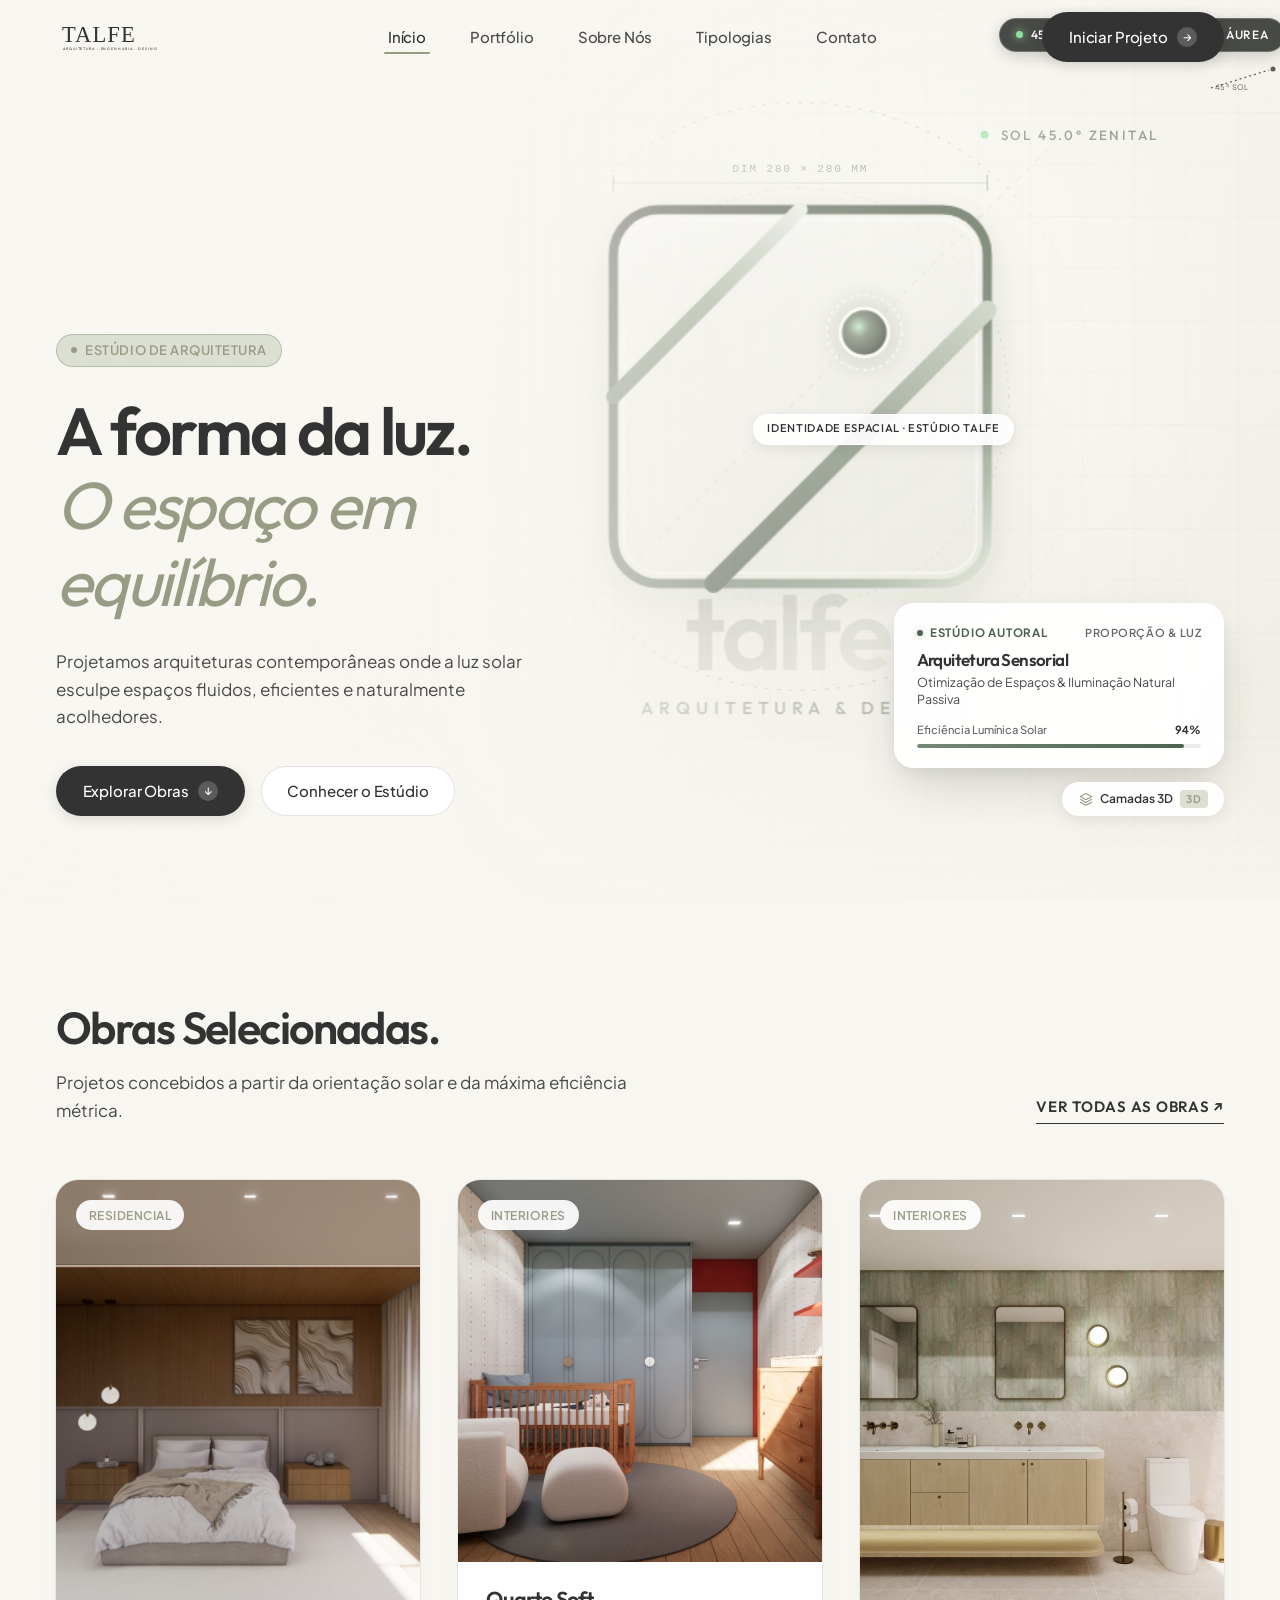
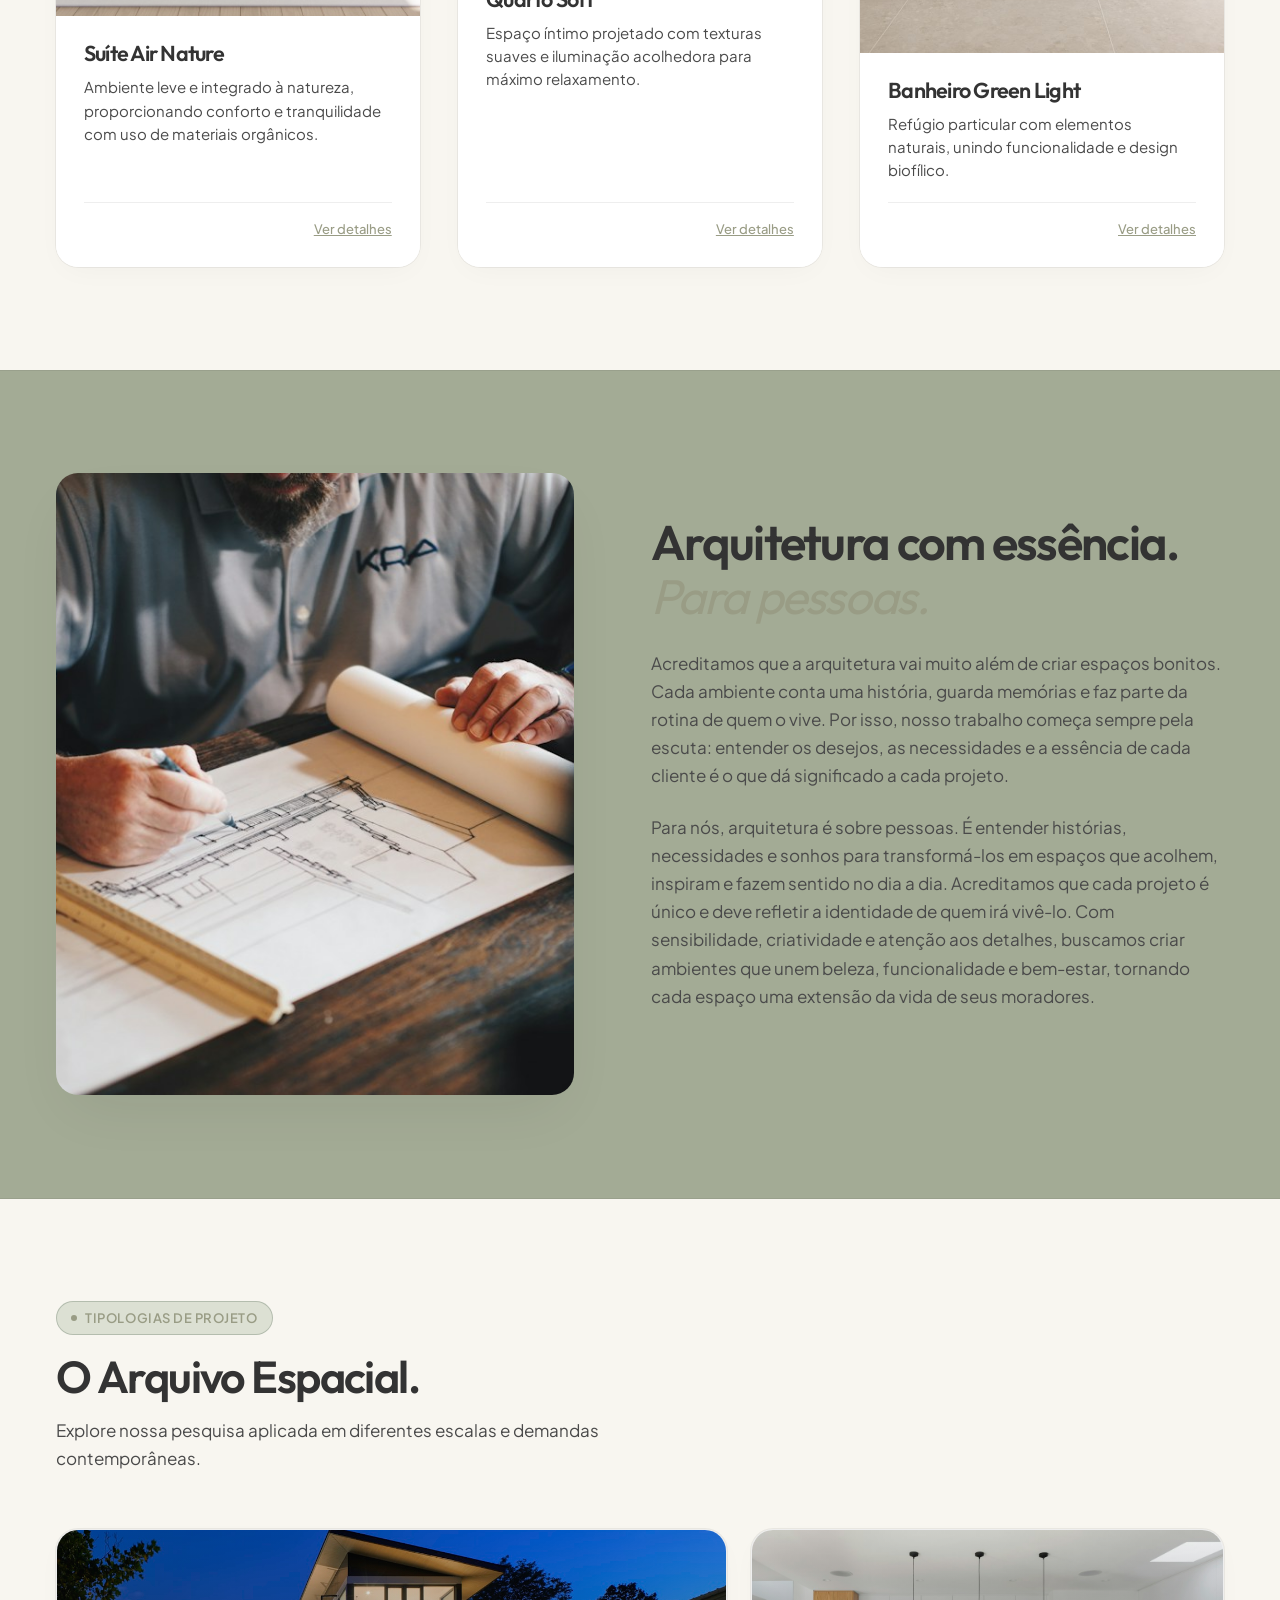
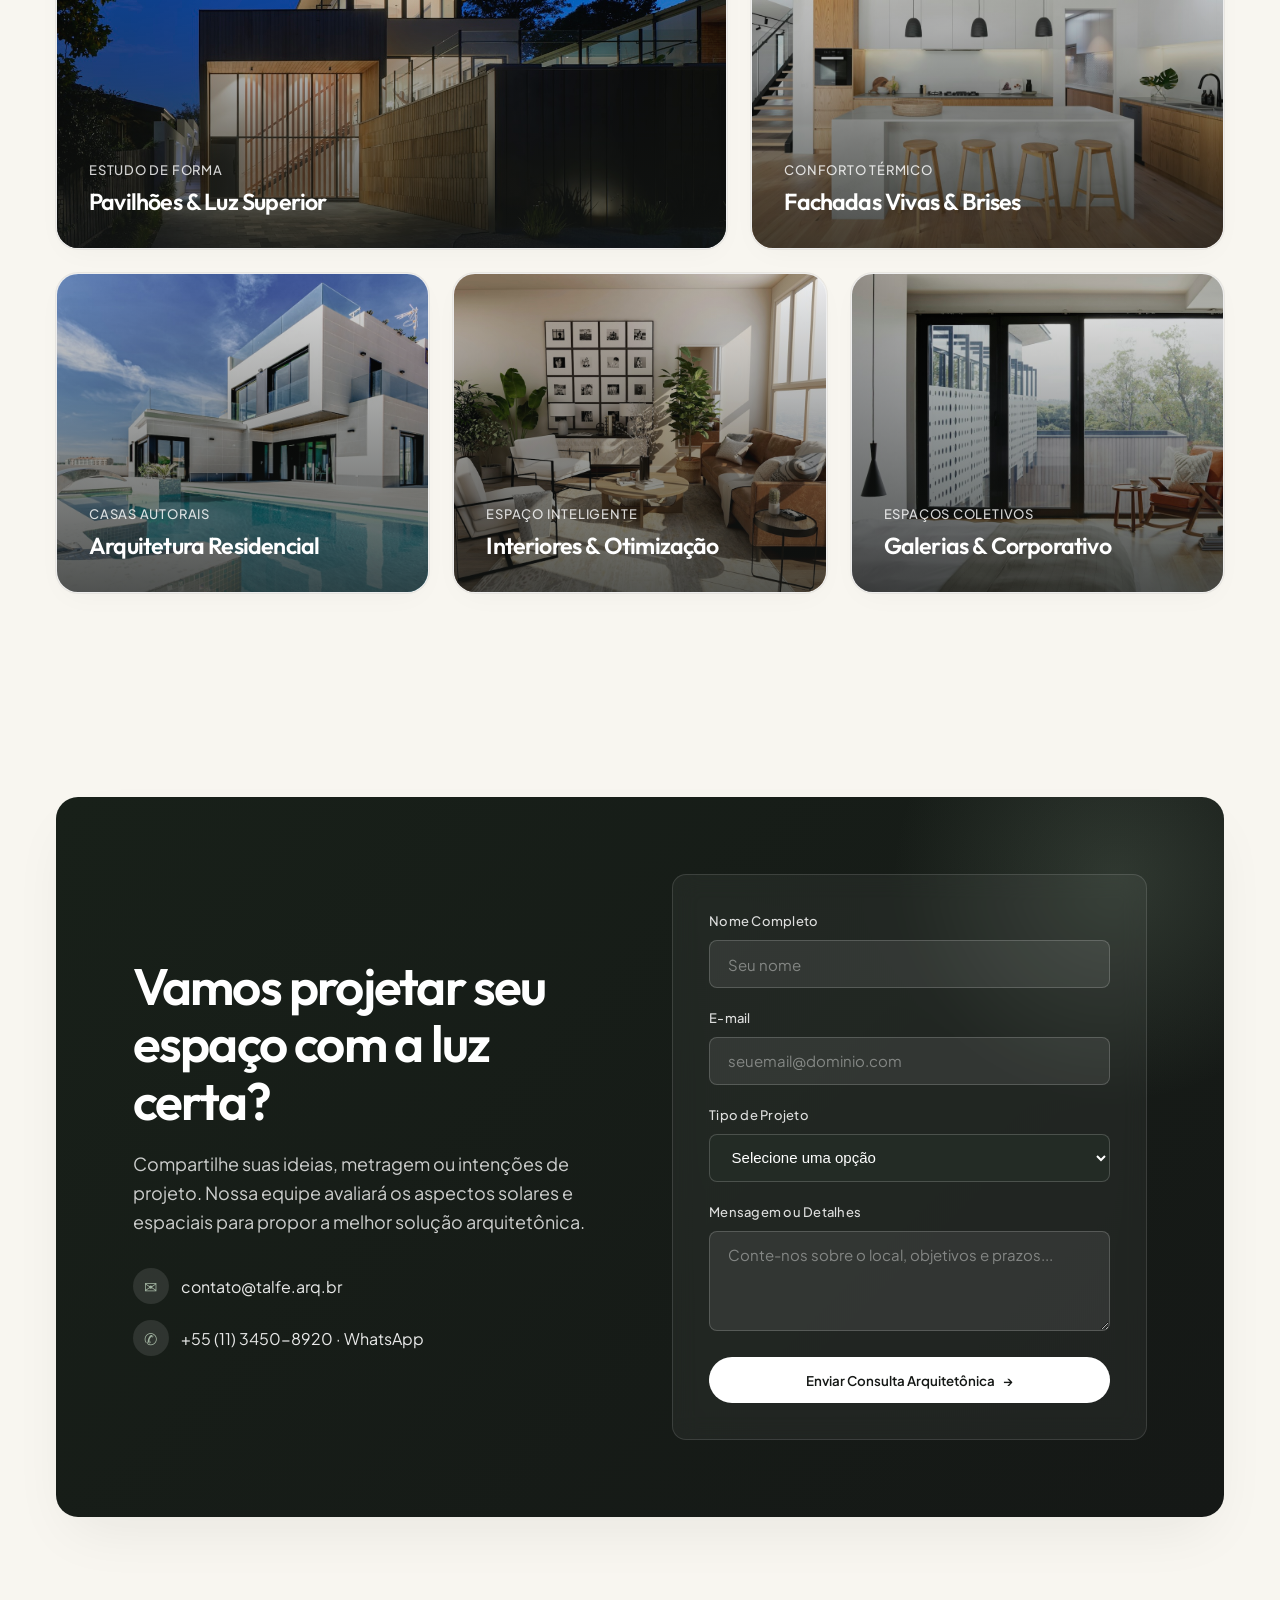
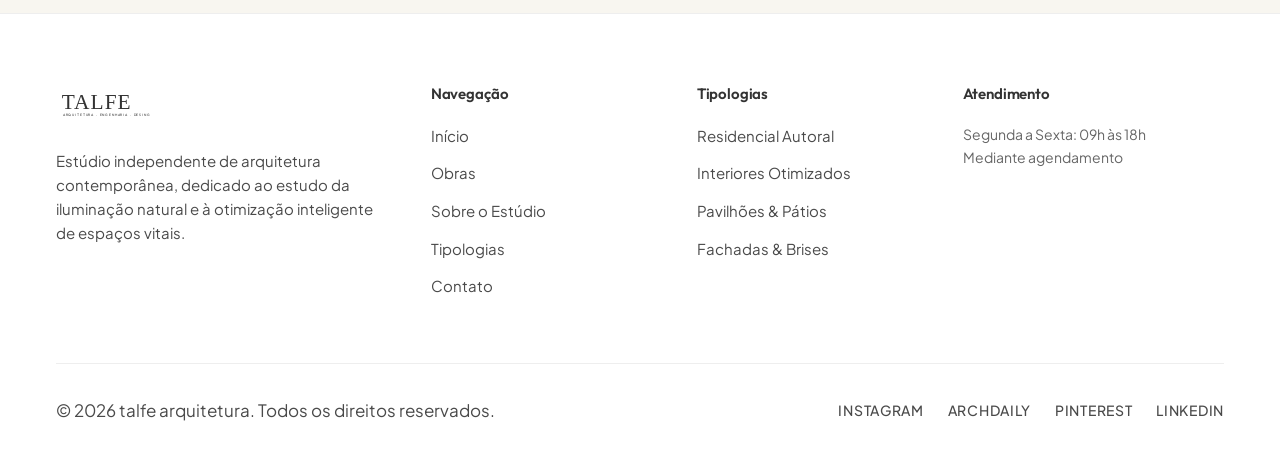
==== commit 7f6a055e: "feat(hero): substituir imagem de fundo pelo logo da empresa com efeito de profundidade 3D e gradient" ====
--- a/index.html
+++ b/index.html
@@ -54,17 +54,161 @@
     </div>
   </header>
 
-  <!-- Hero Section (Full-Bleed 3D Architectural Scene) -->
-  <section class="hero-section is-ambient" id="inicio" aria-label="Introdução - Projeto em Construção">
+  <!-- Hero Section (Monumental 3D Architectural Logo Canvas) -->
+  <section class="hero-section is-ambient" id="inicio" aria-label="Introdução - Estúdio de Arquitetura">
     
     <!-- 3D Full-Bleed Parallax Background Scene -->
     <div class="hero-background-scene" id="heroBgScene" aria-hidden="true">
       <div class="hero-bg-media">
-        <img src="assets/images/hero-construction-wide.jpg" 
-             alt="Perspectiva monumental de projeto residencial em construção com pórticos de concreto aparente e luz solar zenital" 
-             class="hero-bg-image" 
-             id="heroBgImage" 
-             loading="eager">
+        <!-- Architectural Atmospheric Ambient Gradient Mesh -->
+        <div class="hero-bg-gradient-field"></div>
+        <div class="hero-bg-mesh-grid"></div>
+
+        <!-- Monumental Architectural Logo Canvas (Depth & Gradient Layers) -->
+        <div class="hero-logo-canvas-wrap" id="heroLogoWrap">
+          <svg class="hero-monumental-logo-svg" viewBox="0 0 920 620" fill="none" xmlns="http://www.w3.org/2000/svg" preserveAspectRatio="xMidYMid meet" aria-hidden="true">
+            <defs>
+              <!-- Primary Brand Accent Gradient (Obsidian to Sage to Pale Champagne) -->
+              <linearGradient id="heroLogoStrokeGrad" x1="0%" y1="0%" x2="100%" y2="100%">
+                <stop offset="0%" stop-color="#161917" />
+                <stop offset="30%" stop-color="#3A483B" />
+                <stop offset="65%" stop-color="#566858" />
+                <stop offset="85%" stop-color="#8F9E8D" />
+                <stop offset="100%" stop-color="#DCE4D6" />
+              </linearGradient>
+
+              <!-- Glass Slab Fill Gradient (Subtle Translucent Reflection) -->
+              <linearGradient id="heroLogoFillGrad" x1="15%" y1="0%" x2="85%" y2="100%">
+                <stop offset="0%" stop-color="rgba(255, 255, 255, 0.65)" />
+                <stop offset="45%" stop-color="rgba(248, 246, 240, 0.38)" />
+                <stop offset="100%" stop-color="rgba(220, 228, 216, 0.16)" />
+              </linearGradient>
+
+              <!-- Natural Light Diagonal Ray Gradients -->
+              <linearGradient id="heroRayGrad1" x1="0%" y1="100%" x2="100%" y2="0%">
+                <stop offset="0%" stop-color="#4E6050" />
+                <stop offset="50%" stop-color="#7B8E78" />
+                <stop offset="100%" stop-color="#E1E8DD" />
+              </linearGradient>
+
+              <linearGradient id="heroRayGrad2" x1="0%" y1="100%" x2="100%" y2="0%">
+                <stop offset="0%" stop-color="#2F3B30" />
+                <stop offset="45%" stop-color="#566858" />
+                <stop offset="100%" stop-color="#BAC7B6" />
+              </linearGradient>
+
+              <!-- Solar Zenith Center Radial Glow -->
+              <radialGradient id="heroSunPointGrad" cx="38%" cy="38%" r="62%">
+                <stop offset="0%" stop-color="#A8E2B2" />
+                <stop offset="35%" stop-color="#566858" />
+                <stop offset="100%" stop-color="#1E2620" />
+              </radialGradient>
+
+              <!-- Radial Halo for Sun Point -->
+              <radialGradient id="heroSunHaloGrad" cx="50%" cy="50%" r="50%">
+                <stop offset="0%" stop-color="rgba(140, 224, 157, 0.45)" />
+                <stop offset="60%" stop-color="rgba(86, 104, 88, 0.15)" />
+                <stop offset="100%" stop-color="rgba(86, 104, 88, 0)" />
+              </radialGradient>
+
+              <!-- Monumental Typographic Watermark Gradient -->
+              <linearGradient id="heroWordmarkGrad" x1="0%" y1="0%" x2="100%" y2="100%">
+                <stop offset="0%" stop-color="#161917" stop-opacity="0.32" />
+                <stop offset="50%" stop-color="#4E6050" stop-opacity="0.22" />
+                <stop offset="100%" stop-color="#8F9E8D" stop-opacity="0.08" />
+              </linearGradient>
+
+              <!-- Architectural Guide Lines Gradient -->
+              <linearGradient id="heroGuideGrad" x1="0%" y1="0%" x2="100%" y2="0%">
+                <stop offset="0%" stop-color="rgba(86, 104, 88, 0)" />
+                <stop offset="30%" stop-color="rgba(86, 104, 88, 0.28)" />
+                <stop offset="70%" stop-color="rgba(86, 104, 88, 0.28)" />
+                <stop offset="100%" stop-color="rgba(86, 104, 88, 0)" />
+              </linearGradient>
+
+              <!-- Multi-Stage 3D Depth Shadow Filter -->
+              <filter id="heroDepthDropShadow" x="-20%" y="-20%" width="140%" height="150%">
+                <feDropShadow dx="0" dy="24" stdDeviation="28" flood-color="#161917" flood-opacity="0.10" />
+                <feDropShadow dx="0" dy="6" stdDeviation="10" flood-color="#566858" flood-opacity="0.14" />
+              </filter>
+            </defs>
+
+            <!-- 1. Deep Geometric Blueprint Guides & Measurement Arcs -->
+            <g class="hero-logo-datum-traces" opacity="0.85">
+              <!-- Concentric Proportional Circles (Harmonic Architecture) -->
+              <circle cx="580" cy="270" r="220" stroke="url(#heroGuideGrad)" stroke-width="1" stroke-dasharray="3 6" />
+              <circle cx="580" cy="270" r="156" stroke="rgba(86, 104, 88, 0.18)" stroke-width="1" stroke-dasharray="2 4" />
+              
+              <!-- 45° Solar Angle Projection Axis -->
+              <line x1="360" y1="490" x2="800" y2="50" stroke="url(#heroGuideGrad)" stroke-width="1.2" stroke-dasharray="4 6" />
+              
+              <!-- Solar Azimuth Annotation -->
+              <text x="730" y="78" font-family="'Outfit', system-ui, sans-serif" font-size="10" font-weight="500" letter-spacing="0.18em" fill="#6E7D6F">
+                SOL 45.0° ZENITAL
+              </text>
+              <circle cx="718" cy="74" r="3" fill="#8CE09D" />
+
+              <!-- Dimensional Tick Marks -->
+              <line x1="440" y1="110" x2="720" y2="110" stroke="rgba(86, 104, 88, 0.25)" stroke-width="1" />
+              <line x1="440" y1="104" x2="440" y2="116" stroke="rgba(86, 104, 88, 0.4)" stroke-width="1.2" />
+              <line x1="720" y1="104" x2="720" y2="116" stroke="rgba(86, 104, 88, 0.4)" stroke-width="1.2" />
+              <text x="580" y="102" text-anchor="middle" font-family="monospace" font-size="8.5" letter-spacing="0.15em" fill="#758576">
+                DIM 280 × 280 MM
+              </text>
+            </g>
+
+            <!-- 2. Monumental Typographic Watermark (Deep Plane) -->
+            <g class="hero-logo-watermark-plane">
+              <text x="580" y="475" text-anchor="middle" font-family="'Outfit', system-ui, -apple-system, sans-serif" font-size="78" font-weight="600" letter-spacing="-0.04em" fill="url(#heroWordmarkGrad)">
+                talfe<tspan fill="#566858" fill-opacity="0.45">.</tspan>
+              </text>
+              <text x="580" y="508" text-anchor="middle" font-family="'Outfit', system-ui, -apple-system, sans-serif" font-size="13" font-weight="500" letter-spacing="0.34em" fill="#566858" fill-opacity="0.65">
+                ARQUITETURA &amp; DESIGN
+              </text>
+            </g>
+
+            <!-- 3. The Sculptural Architectural Glyph (Floating Mid-Plane with 3D Depth) -->
+            <g class="hero-logo-glyph-sculpture" filter="url(#heroDepthDropShadow)">
+              <!-- Spatial Boundary Box - Glass Slab with Gradient Border -->
+              <rect x="440" y="130" width="280" height="280" rx="34" 
+                    fill="url(#heroLogoFillGrad)" 
+                    stroke="url(#heroLogoStrokeGrad)" 
+                    stroke-width="7" 
+                    class="glyph-box-rect" />
+
+              <!-- Inner Bevel Highlight Rim (Physical Depth Sensation) -->
+              <rect x="448" y="138" width="264" height="264" rx="26" 
+                    fill="none" 
+                    stroke="rgba(255, 255, 255, 0.75)" 
+                    stroke-width="1.5" 
+                    opacity="0.8" />
+
+              <!-- Diagonal Solar Light Ray 1 (Upper Angle) -->
+              <path d="M440 270 L580 130" 
+                    stroke="url(#heroRayGrad1)" 
+                    stroke-width="11" 
+                    stroke-linecap="round" 
+                    class="glyph-ray-1" />
+
+              <!-- Diagonal Solar Light Ray 2 (Main Traversing Beam) -->
+              <path d="M515 410 L720 205" 
+                    stroke="url(#heroRayGrad2)" 
+                    stroke-width="14" 
+                    stroke-linecap="round" 
+                    class="glyph-ray-2" />
+
+              <!-- Focal Solar Aperture Halo (Ambient Illumination) -->
+              <circle cx="628" cy="222" r="38" fill="url(#heroSunHaloGrad)" />
+
+              <!-- Concentric Solar Lens Ring -->
+              <circle cx="628" cy="222" r="28" stroke="rgba(255, 255, 255, 0.85)" stroke-width="1.5" stroke-dasharray="3 3" opacity="0.9" />
+
+              <!-- Focal Sun / Light Point Core -->
+              <circle cx="628" cy="222" r="18" fill="url(#heroSunPointGrad)" stroke="#FFFFFF" stroke-width="2.5" class="glyph-sun-core" />
+            </g>
+          </svg>
+        </div>
+
         <div class="depth-light-sheen" id="depthLightSheen"></div>
         <div class="hero-backdrop-scrim"></div>
       </div>
@@ -73,11 +217,11 @@
       <div class="hero-datum-layer" id="blueprintLayer">
         <div class="datum-tag datum-top-right">
           <span class="datum-pulse-dot"></span>
-          <span class="datum-coords">LVL +5.20m · PÓRTICOS DE CONCRETO</span>
+          <span class="datum-coords">45° LUZ ZENITAL · PROPORÇÃO ÁUREA</span>
         </div>
 
         <div class="datum-tag datum-mid-center">
-          <span>EIXO PRINCIPAL 01-A · VÃO CONTÍNUO 28.4M</span>
+          <span>IDENTIDADE ESPACIAL · ESTÚDIO TALFE</span>
         </div>
 
         <!-- Architectural Reticles / Registration Crosshairs -->
@@ -91,7 +235,7 @@
           <svg width="76" height="26" viewBox="0 0 76 26" fill="none" xmlns="http://www.w3.org/2000/svg">
             <line x1="2" y1="22" x2="60" y2="4" stroke="currentColor" stroke-dasharray="2 3" stroke-width="1.2" />
             <circle cx="64" cy="3" r="2.5" fill="currentColor" />
-            <text x="6" y="24" font-size="7.5" fill="currentColor" letter-spacing="0.05em">42° SOL</text>
+            <text x="6" y="24" font-size="7.5" fill="currentColor" letter-spacing="0.05em">45° SOL</text>
           </svg>
         </div>
       </div>
@@ -122,39 +266,40 @@
           </div>
         </div>
 
-        <!-- Floating Architectural Progress Card & Depth Controls -->
+        <!-- Floating Architectural Concept Card & Depth Controls -->
         <div class="hero-floating-dock" id="heroFloatingDock">
           
           <div class="floating-construction-card" id="floatingStatusCard">
             <div class="construction-status-pill">
               <div class="status-tag-group">
                 <span class="status-dot-active"></span>
-                <span class="status-label">Obra em Execução</span>
+                <span class="status-label">Estúdio Autoral</span>
               </div>
-              <span class="phase-code">FASE 02</span>
+              <span class="phase-code">PROPORÇÃO &amp; LUZ</span>
             </div>
 
             <div class="construction-card-body">
-              <h3 class="construction-card-title">Residência Bosque</h3>
-              <p class="construction-card-subtitle">Pórticos em Concreto Aparente & Madeira Engenheirada</p>
+              <h3 class="construction-card-title">Arquitetura Sensorial</h3>
+              <p class="construction-card-subtitle">Otimização de Espaços &amp; Iluminação Natural Passiva</p>
               
               <div class="construction-meter">
                 <div class="meter-labels">
-                  <span class="meter-stage">Elevação Estrutural</span>
-                  <span class="meter-percent">68%</span>
+                  <span class="meter-stage">Eficiência Lumínica Solar</span>
+                  <span class="meter-percent">94%</span>
                 </div>
                 <div class="meter-track">
-                  <div class="meter-fill" style="width: 68%;"></div>
+                  <div class="meter-fill" style="width: 94%;"></div>
                 </div>
               </div>
             </div>
           </div>
 
-          <!-- Interactive Mode Switch (Fotografia / Raio-X Estrutural) -->
-          <button class="depth-mode-toggle" id="depthModeToggle" type="button" aria-label="Alternar modo de visualização estrutural" title="Alternar visão técnica do projeto">
+          <!-- Interactive Mode Switch (Profundidade 3D / Modo Técnico) -->
+          <button class="depth-mode-toggle" id="depthModeToggle" type="button" aria-label="Alternar modo de visualização técnica" title="Alternar visão técnica do projeto">
             <svg class="toggle-icon-cam" viewBox="0 0 20 20" fill="none" stroke="currentColor" stroke-width="1.6" stroke-linecap="round" stroke-linejoin="round">
-              <path d="M2 7a2 2 0 0 1 2-2h2.5l1.5-2h4l1.5 2H16a2 2 0 0 1 2 2v9a2 2 0 0 1-2 2H4a2 2 0 0 1-2-2V7z"/>
-              <circle cx="10" cy="11" r="3.5"/>
+              <polygon points="10 2 18 6.5 10 11 2 6.5 10 2" />
+              <polyline points="2 10.5 10 15 18 10.5" />
+              <polyline points="2 14.5 10 19 18 14.5" />
             </svg>
             <span class="toggle-label" id="toggleLabel">Camadas 3D</span>
             <span class="depth-hint-badge">3D</span>
--- a/css/styles.css
+++ b/css/styles.css
@@ -374,14 +374,94 @@
   transform-style: preserve-3d;
 }
 
-.hero-bg-image {
+/* Atmospheric Ambient Gradient Mesh (Architectural Luminous Field) */
+.hero-bg-gradient-field {
+  position: absolute;
+  inset: 0;
+  background: 
+    radial-gradient(circle at var(--sheen-x, 68%) var(--sheen-y, 34%), rgba(255, 253, 247, 0.88) 0%, rgba(248, 246, 240, 0.45) 36%, transparent 72%),
+    radial-gradient(circle at 65% 40%, rgba(163, 171, 149, 0.26) 0%, rgba(220, 224, 211, 0.12) 42%, transparent 74%),
+    radial-gradient(circle at 12% 16%, rgba(255, 255, 255, 0.95) 0%, transparent 60%),
+    linear-gradient(135deg, #F9F7F2 0%, #F4F1EA 52%, #ECE8DE 100%);
+  pointer-events: none;
+  z-index: 1;
+}
+
+/* Subtle Architectural Spatial Grid (Drafting Matrix) */
+.hero-bg-mesh-grid {
+  position: absolute;
+  inset: 0;
+  background-image: 
+    linear-gradient(rgba(86, 104, 88, 0.045) 1px, transparent 1px),
+    linear-gradient(90deg, rgba(86, 104, 88, 0.045) 1px, transparent 1px);
+  background-size: 52px 52px;
+  background-position: center center;
+  pointer-events: none;
+  opacity: 0.9;
+  z-index: 2;
+  transition: opacity 0.4s ease;
+}
+
+/* Monumental Architectural Logo Canvas Wrap (3D Spatial Stage) */
+.hero-logo-canvas-wrap {
+  position: absolute;
+  inset: 0;
   width: 100%;
   height: 100%;
-  object-fit: cover;
-  object-position: center 38%;
-  transform: scale(1.08) translate3d(var(--img-tx, 0px), var(--img-ty, 0px), 0);
+  display: flex;
+  align-items: center;
+  justify-content: center;
+  pointer-events: none;
+  z-index: 2;
+  transform: translateZ(36px) translate3d(var(--img-tx, 0px), var(--img-ty, 0px), 0);
+  transform-style: preserve-3d;
+  transition: transform 0.2s var(--ease-spring);
+}
+
+.hero-monumental-logo-svg {
+  width: 100%;
+  height: 100%;
+  max-width: 1400px;
+  max-height: 92vh;
+  overflow: visible;
+  filter: drop-shadow(0 20px 48px rgba(22, 25, 23, 0.06));
+  transform-style: preserve-3d;
+}
+
+/* Multi-Plane Depth Layers inside SVG */
+.hero-logo-datum-traces {
+  transition: opacity 0.3s ease;
+  transform: translateZ(18px) translate3d(calc(var(--datum-tx, 0px) * 0.7), calc(var(--datum-ty, 0px) * 0.7), 0);
+}
+
+.hero-logo-watermark-plane {
+  transform: translateZ(-18px) translate3d(calc(var(--img-tx, 0px) * 0.35), calc(var(--img-ty, 0px) * 0.35), 0);
+  transform-style: preserve-3d;
+}
+
+.hero-logo-glyph-sculpture {
+  transform: translateZ(48px) translate3d(calc(var(--img-tx, 0px) * 1.15), calc(var(--img-ty, 0px) * 1.15), 0);
+  transform-style: preserve-3d;
   transition: transform 0.2s var(--ease-spring), filter 0.4s ease;
-  display: block;
+}
+
+.glyph-box-rect {
+  transition: stroke 0.4s ease, filter 0.4s ease;
+}
+
+.glyph-sun-core {
+  animation: sunCoreBreath 4.5s ease-in-out infinite alternate;
+}
+
+@keyframes sunCoreBreath {
+  0% {
+    transform: scale(1);
+    transform-origin: 628px 222px;
+  }
+  100% {
+    transform: scale(1.08);
+    transform-origin: 628px 222px;
+  }
 }
 
 /* Volumetric Sunbeam & Specular Sheen (Reacts to cursor in 3D) */
@@ -391,18 +471,18 @@
   pointer-events: none;
   background: radial-gradient(
     circle at var(--sheen-x, 65%) var(--sheen-y, 35%),
-    rgba(255, 248, 225, 0.42) 0%,
-    rgba(255, 240, 210, 0.2) 35%,
-    rgba(255, 255, 255, 0) 70%
+    rgba(255, 250, 232, 0.48) 0%,
+    rgba(255, 242, 218, 0.22) 34%,
+    rgba(255, 255, 255, 0) 72%
   );
   mix-blend-mode: soft-light;
   transition: opacity 0.3s ease;
-  z-index: 2;
+  z-index: 3;
 }
 
 /* Architectural Backdrop Scrim:
    Guarantees high contrast readability for text on the left,
-   while letting the monumental concrete structure and sunset shine on center/right */
+   while letting the sculptural background logo and warm gradient shine on center/right */
 .hero-backdrop-scrim {
   position: absolute;
   inset: 0;
@@ -411,19 +491,19 @@
       90deg,
       rgba(248, 246, 240, 0.96) 0%,
       rgba(248, 246, 240, 0.90) 36%,
-      rgba(248, 246, 240, 0.52) 58%,
-      rgba(248, 246, 240, 0.15) 80%,
-      rgba(248, 246, 240, 0.04) 100%
+      rgba(248, 246, 240, 0.46) 58%,
+      rgba(248, 246, 240, 0.12) 80%,
+      rgba(248, 246, 240, 0.02) 100%
     ),
     linear-gradient(
       180deg,
-      rgba(248, 246, 240, 0.7) 0%,
+      rgba(248, 246, 240, 0.65) 0%,
       transparent 18%,
       transparent 76%,
       rgba(248, 246, 240, 0.98) 100%
     );
   pointer-events: none;
-  z-index: 3;
+  z-index: 4;
 }
 
 /* Architectural Technical Datum Layer (Parallax Midground) */
@@ -760,21 +840,26 @@
   letter-spacing: 0.05em;
 }
 
-/* Raio-X / Blueprint Mode Effect */
-.hero-section.is-blueprint .hero-bg-image {
-  filter: contrast(1.15) brightness(0.85) grayscale(0.25);
-}
-
-.hero-section.is-blueprint .hero-bg-media::after {
-  content: '';
-  position: absolute;
-  inset: 0;
+/* Technical Blueprint Drafting Mode */
+.hero-section.is-blueprint .hero-bg-mesh-grid {
+  opacity: 1;
   background-image: 
-    linear-gradient(rgba(78, 96, 80, 0.18) 1px, transparent 1px),
-    linear-gradient(90deg, rgba(78, 96, 80, 0.18) 1px, transparent 1px);
+    linear-gradient(rgba(78, 96, 80, 0.14) 1px, transparent 1px),
+    linear-gradient(90deg, rgba(78, 96, 80, 0.14) 1px, transparent 1px);
   background-size: 36px 36px;
-  pointer-events: none;
-  z-index: 4;
+}
+
+.hero-section.is-blueprint .hero-logo-datum-traces {
+  opacity: 1;
+}
+
+.hero-section.is-blueprint .glyph-box-rect {
+  stroke: #324335;
+  filter: drop-shadow(0 0 16px rgba(140, 224, 157, 0.35));
+}
+
+.hero-section.is-blueprint .glyph-sun-core {
+  filter: drop-shadow(0 0 12px #8CE09D);
 }
 
 .hero-section.is-blueprint .depth-mode-toggle {
@@ -788,8 +873,8 @@
 }
 
 .hero-section.is-blueprint .depth-hint-badge {
-  background-color: rgba(255, 255, 255, 0.2);
-  color: #FFFFFF;
+  background-color: rgba(140, 224, 157, 0.22);
+  color: #8CE09D;
 }
 
 /* ==========================================================================
@@ -1701,6 +1786,11 @@
 
   .floating-construction-card {
     max-width: 100%;
+  }
+
+  .hero-monumental-logo-svg {
+    max-width: 960px;
+    transform: scale(0.92) translateX(4%);
   }
 
   .hero-backdrop-scrim {
@@ -1832,6 +1922,12 @@
     padding: 0.32rem 0.75rem;
   }
 
+  .hero-monumental-logo-svg {
+    max-width: 100%;
+    transform: scale(0.85) translateX(0);
+    opacity: 0.65;
+  }
+
   .floating-construction-card {
     padding: 1.05rem 1.15rem;
     border-radius: 16px;
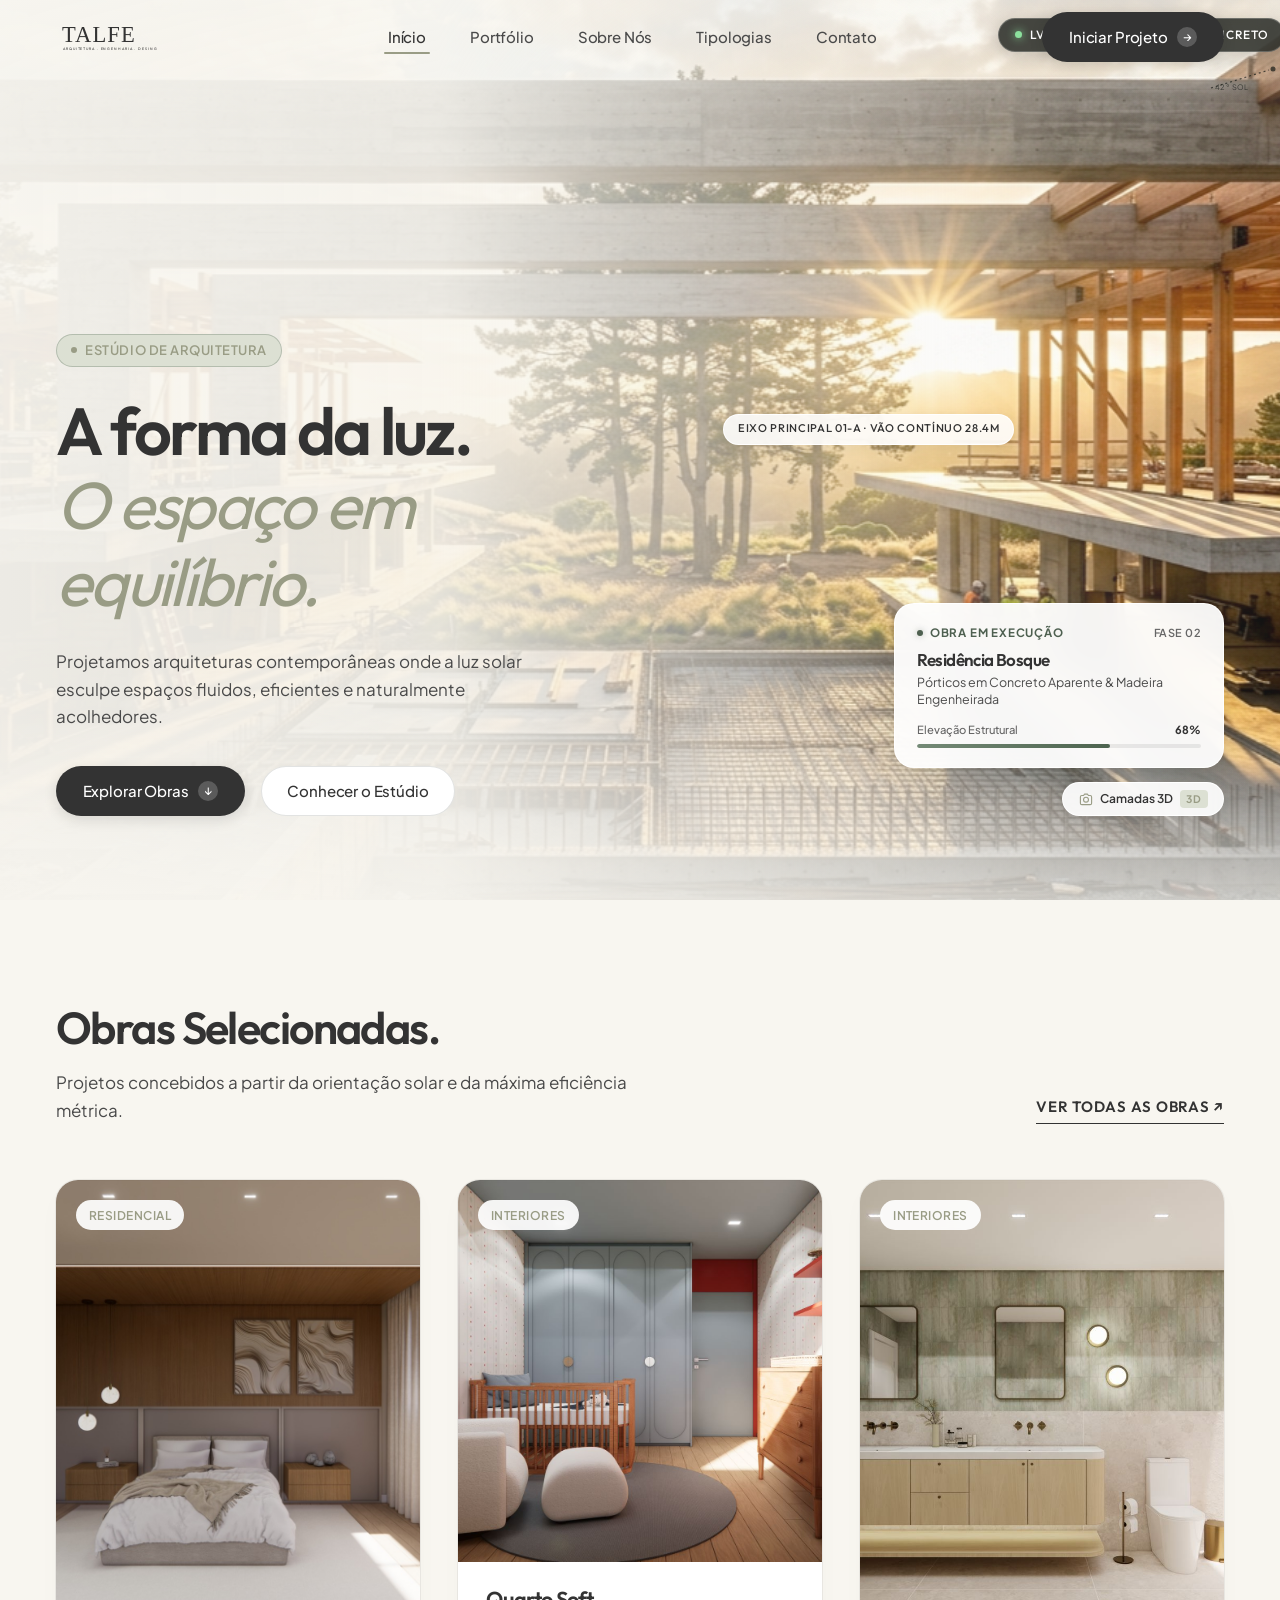
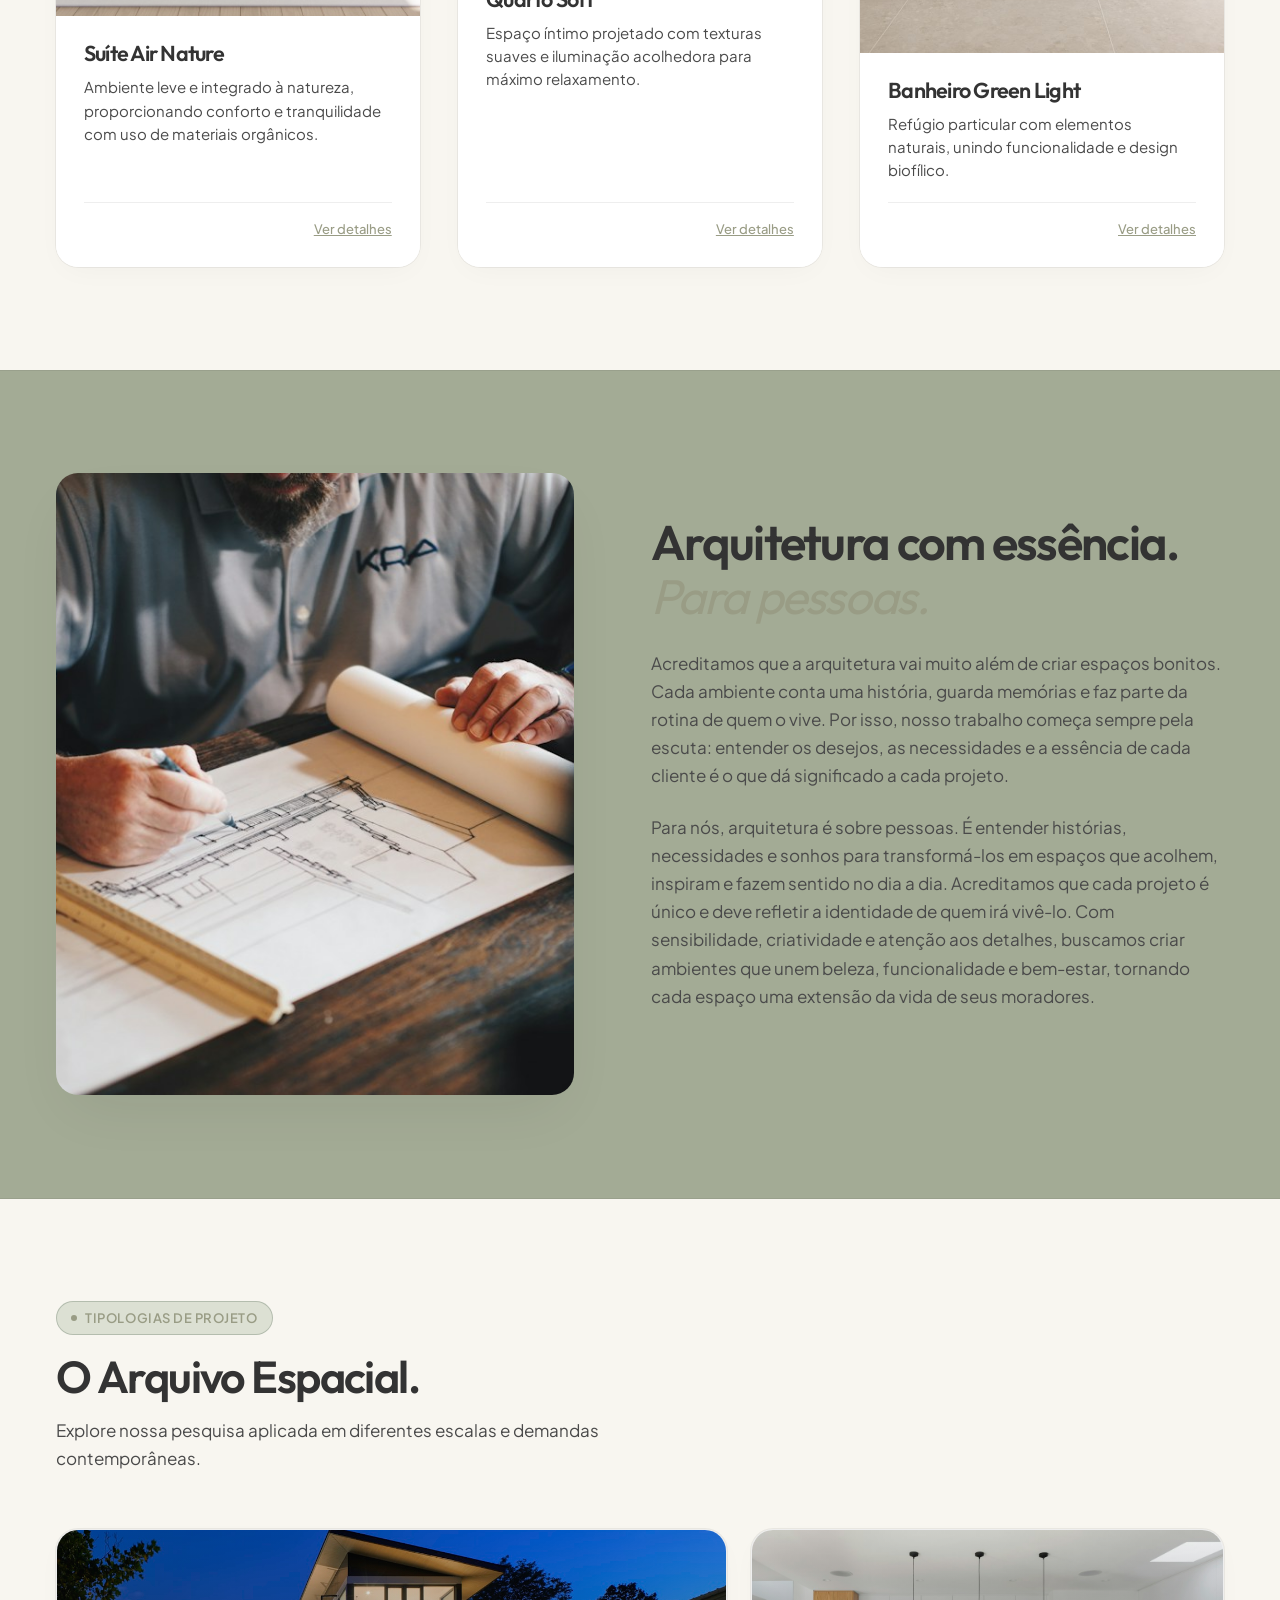
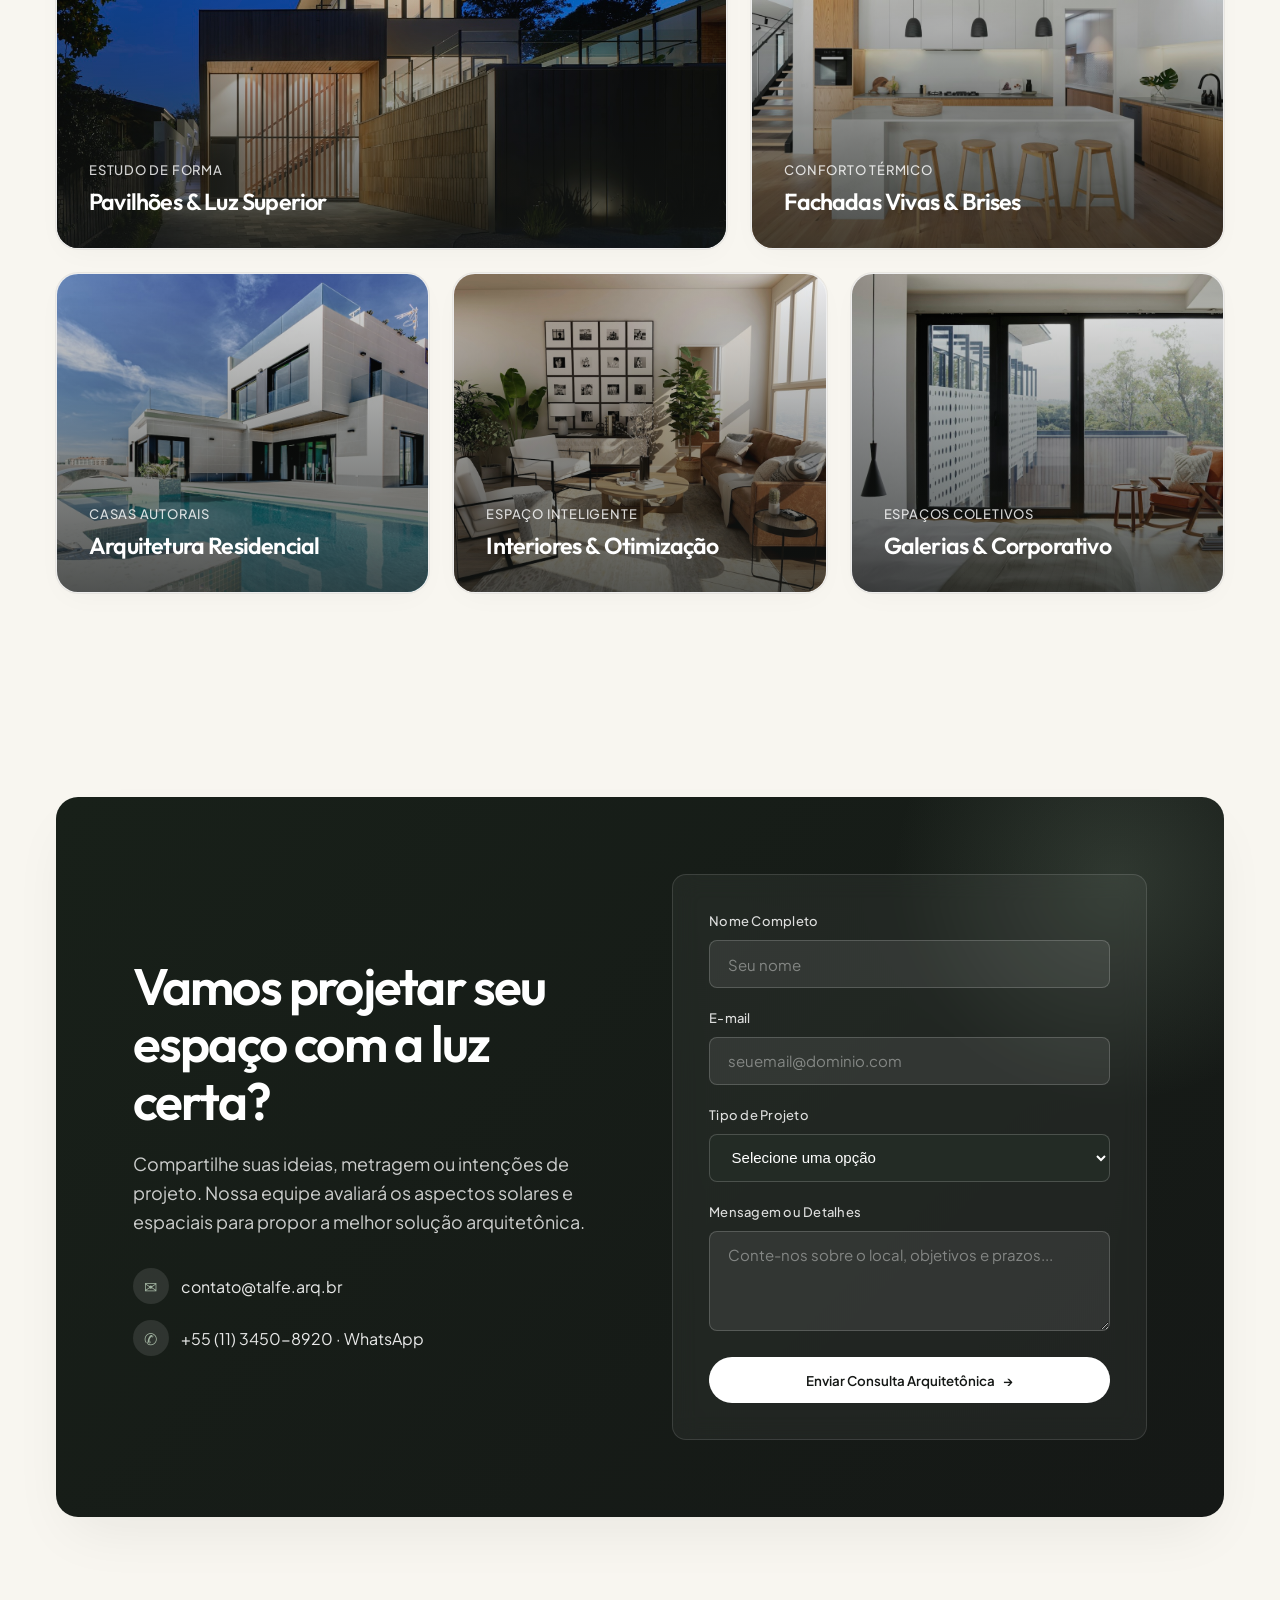
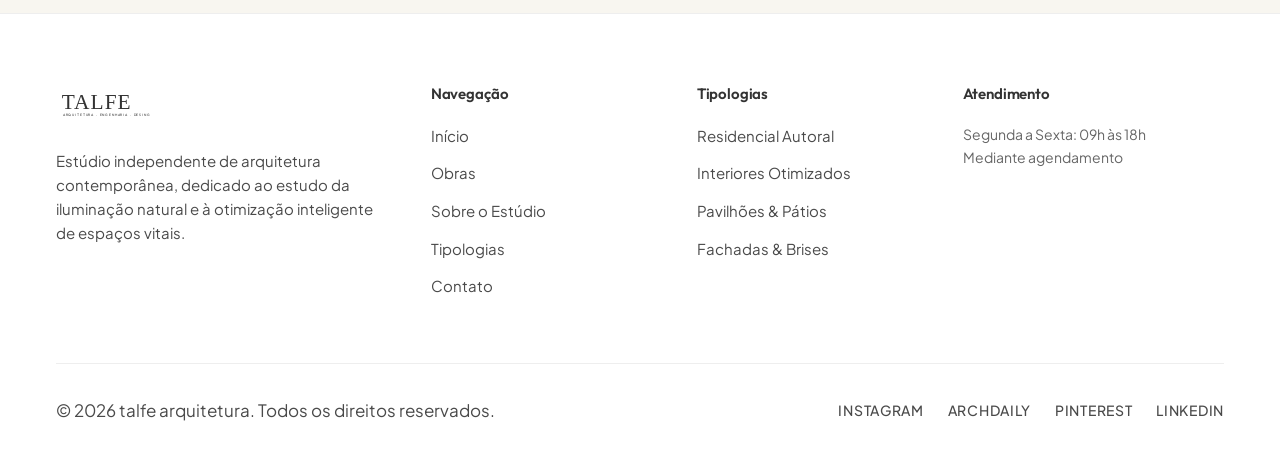
==== commit c71077e1: "Revert "feat(hero): substituir imagem de fundo pelo logo da empresa com efeito de profundidade 3D e " ====
--- a/index.html
+++ b/index.html
@@ -54,161 +54,17 @@
     </div>
   </header>
 
-  <!-- Hero Section (Monumental 3D Architectural Logo Canvas) -->
-  <section class="hero-section is-ambient" id="inicio" aria-label="Introdução - Estúdio de Arquitetura">
+  <!-- Hero Section (Full-Bleed 3D Architectural Scene) -->
+  <section class="hero-section is-ambient" id="inicio" aria-label="Introdução - Projeto em Construção">
     
     <!-- 3D Full-Bleed Parallax Background Scene -->
     <div class="hero-background-scene" id="heroBgScene" aria-hidden="true">
       <div class="hero-bg-media">
-        <!-- Architectural Atmospheric Ambient Gradient Mesh -->
-        <div class="hero-bg-gradient-field"></div>
-        <div class="hero-bg-mesh-grid"></div>
-
-        <!-- Monumental Architectural Logo Canvas (Depth & Gradient Layers) -->
-        <div class="hero-logo-canvas-wrap" id="heroLogoWrap">
-          <svg class="hero-monumental-logo-svg" viewBox="0 0 920 620" fill="none" xmlns="http://www.w3.org/2000/svg" preserveAspectRatio="xMidYMid meet" aria-hidden="true">
-            <defs>
-              <!-- Primary Brand Accent Gradient (Obsidian to Sage to Pale Champagne) -->
-              <linearGradient id="heroLogoStrokeGrad" x1="0%" y1="0%" x2="100%" y2="100%">
-                <stop offset="0%" stop-color="#161917" />
-                <stop offset="30%" stop-color="#3A483B" />
-                <stop offset="65%" stop-color="#566858" />
-                <stop offset="85%" stop-color="#8F9E8D" />
-                <stop offset="100%" stop-color="#DCE4D6" />
-              </linearGradient>
-
-              <!-- Glass Slab Fill Gradient (Subtle Translucent Reflection) -->
-              <linearGradient id="heroLogoFillGrad" x1="15%" y1="0%" x2="85%" y2="100%">
-                <stop offset="0%" stop-color="rgba(255, 255, 255, 0.65)" />
-                <stop offset="45%" stop-color="rgba(248, 246, 240, 0.38)" />
-                <stop offset="100%" stop-color="rgba(220, 228, 216, 0.16)" />
-              </linearGradient>
-
-              <!-- Natural Light Diagonal Ray Gradients -->
-              <linearGradient id="heroRayGrad1" x1="0%" y1="100%" x2="100%" y2="0%">
-                <stop offset="0%" stop-color="#4E6050" />
-                <stop offset="50%" stop-color="#7B8E78" />
-                <stop offset="100%" stop-color="#E1E8DD" />
-              </linearGradient>
-
-              <linearGradient id="heroRayGrad2" x1="0%" y1="100%" x2="100%" y2="0%">
-                <stop offset="0%" stop-color="#2F3B30" />
-                <stop offset="45%" stop-color="#566858" />
-                <stop offset="100%" stop-color="#BAC7B6" />
-              </linearGradient>
-
-              <!-- Solar Zenith Center Radial Glow -->
-              <radialGradient id="heroSunPointGrad" cx="38%" cy="38%" r="62%">
-                <stop offset="0%" stop-color="#A8E2B2" />
-                <stop offset="35%" stop-color="#566858" />
-                <stop offset="100%" stop-color="#1E2620" />
-              </radialGradient>
-
-              <!-- Radial Halo for Sun Point -->
-              <radialGradient id="heroSunHaloGrad" cx="50%" cy="50%" r="50%">
-                <stop offset="0%" stop-color="rgba(140, 224, 157, 0.45)" />
-                <stop offset="60%" stop-color="rgba(86, 104, 88, 0.15)" />
-                <stop offset="100%" stop-color="rgba(86, 104, 88, 0)" />
-              </radialGradient>
-
-              <!-- Monumental Typographic Watermark Gradient -->
-              <linearGradient id="heroWordmarkGrad" x1="0%" y1="0%" x2="100%" y2="100%">
-                <stop offset="0%" stop-color="#161917" stop-opacity="0.32" />
-                <stop offset="50%" stop-color="#4E6050" stop-opacity="0.22" />
-                <stop offset="100%" stop-color="#8F9E8D" stop-opacity="0.08" />
-              </linearGradient>
-
-              <!-- Architectural Guide Lines Gradient -->
-              <linearGradient id="heroGuideGrad" x1="0%" y1="0%" x2="100%" y2="0%">
-                <stop offset="0%" stop-color="rgba(86, 104, 88, 0)" />
-                <stop offset="30%" stop-color="rgba(86, 104, 88, 0.28)" />
-                <stop offset="70%" stop-color="rgba(86, 104, 88, 0.28)" />
-                <stop offset="100%" stop-color="rgba(86, 104, 88, 0)" />
-              </linearGradient>
-
-              <!-- Multi-Stage 3D Depth Shadow Filter -->
-              <filter id="heroDepthDropShadow" x="-20%" y="-20%" width="140%" height="150%">
-                <feDropShadow dx="0" dy="24" stdDeviation="28" flood-color="#161917" flood-opacity="0.10" />
-                <feDropShadow dx="0" dy="6" stdDeviation="10" flood-color="#566858" flood-opacity="0.14" />
-              </filter>
-            </defs>
-
-            <!-- 1. Deep Geometric Blueprint Guides & Measurement Arcs -->
-            <g class="hero-logo-datum-traces" opacity="0.85">
-              <!-- Concentric Proportional Circles (Harmonic Architecture) -->
-              <circle cx="580" cy="270" r="220" stroke="url(#heroGuideGrad)" stroke-width="1" stroke-dasharray="3 6" />
-              <circle cx="580" cy="270" r="156" stroke="rgba(86, 104, 88, 0.18)" stroke-width="1" stroke-dasharray="2 4" />
-              
-              <!-- 45° Solar Angle Projection Axis -->
-              <line x1="360" y1="490" x2="800" y2="50" stroke="url(#heroGuideGrad)" stroke-width="1.2" stroke-dasharray="4 6" />
-              
-              <!-- Solar Azimuth Annotation -->
-              <text x="730" y="78" font-family="'Outfit', system-ui, sans-serif" font-size="10" font-weight="500" letter-spacing="0.18em" fill="#6E7D6F">
-                SOL 45.0° ZENITAL
-              </text>
-              <circle cx="718" cy="74" r="3" fill="#8CE09D" />
-
-              <!-- Dimensional Tick Marks -->
-              <line x1="440" y1="110" x2="720" y2="110" stroke="rgba(86, 104, 88, 0.25)" stroke-width="1" />
-              <line x1="440" y1="104" x2="440" y2="116" stroke="rgba(86, 104, 88, 0.4)" stroke-width="1.2" />
-              <line x1="720" y1="104" x2="720" y2="116" stroke="rgba(86, 104, 88, 0.4)" stroke-width="1.2" />
-              <text x="580" y="102" text-anchor="middle" font-family="monospace" font-size="8.5" letter-spacing="0.15em" fill="#758576">
-                DIM 280 × 280 MM
-              </text>
-            </g>
-
-            <!-- 2. Monumental Typographic Watermark (Deep Plane) -->
-            <g class="hero-logo-watermark-plane">
-              <text x="580" y="475" text-anchor="middle" font-family="'Outfit', system-ui, -apple-system, sans-serif" font-size="78" font-weight="600" letter-spacing="-0.04em" fill="url(#heroWordmarkGrad)">
-                talfe<tspan fill="#566858" fill-opacity="0.45">.</tspan>
-              </text>
-              <text x="580" y="508" text-anchor="middle" font-family="'Outfit', system-ui, -apple-system, sans-serif" font-size="13" font-weight="500" letter-spacing="0.34em" fill="#566858" fill-opacity="0.65">
-                ARQUITETURA &amp; DESIGN
-              </text>
-            </g>
-
-            <!-- 3. The Sculptural Architectural Glyph (Floating Mid-Plane with 3D Depth) -->
-            <g class="hero-logo-glyph-sculpture" filter="url(#heroDepthDropShadow)">
-              <!-- Spatial Boundary Box - Glass Slab with Gradient Border -->
-              <rect x="440" y="130" width="280" height="280" rx="34" 
-                    fill="url(#heroLogoFillGrad)" 
-                    stroke="url(#heroLogoStrokeGrad)" 
-                    stroke-width="7" 
-                    class="glyph-box-rect" />
-
-              <!-- Inner Bevel Highlight Rim (Physical Depth Sensation) -->
-              <rect x="448" y="138" width="264" height="264" rx="26" 
-                    fill="none" 
-                    stroke="rgba(255, 255, 255, 0.75)" 
-                    stroke-width="1.5" 
-                    opacity="0.8" />
-
-              <!-- Diagonal Solar Light Ray 1 (Upper Angle) -->
-              <path d="M440 270 L580 130" 
-                    stroke="url(#heroRayGrad1)" 
-                    stroke-width="11" 
-                    stroke-linecap="round" 
-                    class="glyph-ray-1" />
-
-              <!-- Diagonal Solar Light Ray 2 (Main Traversing Beam) -->
-              <path d="M515 410 L720 205" 
-                    stroke="url(#heroRayGrad2)" 
-                    stroke-width="14" 
-                    stroke-linecap="round" 
-                    class="glyph-ray-2" />
-
-              <!-- Focal Solar Aperture Halo (Ambient Illumination) -->
-              <circle cx="628" cy="222" r="38" fill="url(#heroSunHaloGrad)" />
-
-              <!-- Concentric Solar Lens Ring -->
-              <circle cx="628" cy="222" r="28" stroke="rgba(255, 255, 255, 0.85)" stroke-width="1.5" stroke-dasharray="3 3" opacity="0.9" />
-
-              <!-- Focal Sun / Light Point Core -->
-              <circle cx="628" cy="222" r="18" fill="url(#heroSunPointGrad)" stroke="#FFFFFF" stroke-width="2.5" class="glyph-sun-core" />
-            </g>
-          </svg>
-        </div>
-
+        <img src="assets/images/hero-construction-wide.jpg" 
+             alt="Perspectiva monumental de projeto residencial em construção com pórticos de concreto aparente e luz solar zenital" 
+             class="hero-bg-image" 
+             id="heroBgImage" 
+             loading="eager">
         <div class="depth-light-sheen" id="depthLightSheen"></div>
         <div class="hero-backdrop-scrim"></div>
       </div>
@@ -217,11 +73,11 @@
       <div class="hero-datum-layer" id="blueprintLayer">
         <div class="datum-tag datum-top-right">
           <span class="datum-pulse-dot"></span>
-          <span class="datum-coords">45° LUZ ZENITAL · PROPORÇÃO ÁUREA</span>
+          <span class="datum-coords">LVL +5.20m · PÓRTICOS DE CONCRETO</span>
         </div>
 
         <div class="datum-tag datum-mid-center">
-          <span>IDENTIDADE ESPACIAL · ESTÚDIO TALFE</span>
+          <span>EIXO PRINCIPAL 01-A · VÃO CONTÍNUO 28.4M</span>
         </div>
 
         <!-- Architectural Reticles / Registration Crosshairs -->
@@ -235,7 +91,7 @@
           <svg width="76" height="26" viewBox="0 0 76 26" fill="none" xmlns="http://www.w3.org/2000/svg">
             <line x1="2" y1="22" x2="60" y2="4" stroke="currentColor" stroke-dasharray="2 3" stroke-width="1.2" />
             <circle cx="64" cy="3" r="2.5" fill="currentColor" />
-            <text x="6" y="24" font-size="7.5" fill="currentColor" letter-spacing="0.05em">45° SOL</text>
+            <text x="6" y="24" font-size="7.5" fill="currentColor" letter-spacing="0.05em">42° SOL</text>
           </svg>
         </div>
       </div>
@@ -266,40 +122,39 @@
           </div>
         </div>
 
-        <!-- Floating Architectural Concept Card & Depth Controls -->
+        <!-- Floating Architectural Progress Card & Depth Controls -->
         <div class="hero-floating-dock" id="heroFloatingDock">
           
           <div class="floating-construction-card" id="floatingStatusCard">
             <div class="construction-status-pill">
               <div class="status-tag-group">
                 <span class="status-dot-active"></span>
-                <span class="status-label">Estúdio Autoral</span>
-              </div>
-              <span class="phase-code">PROPORÇÃO &amp; LUZ</span>
+                <span class="status-label">Obra em Execução</span>
+              </div>
+              <span class="phase-code">FASE 02</span>
             </div>
 
             <div class="construction-card-body">
-              <h3 class="construction-card-title">Arquitetura Sensorial</h3>
-              <p class="construction-card-subtitle">Otimização de Espaços &amp; Iluminação Natural Passiva</p>
+              <h3 class="construction-card-title">Residência Bosque</h3>
+              <p class="construction-card-subtitle">Pórticos em Concreto Aparente & Madeira Engenheirada</p>
               
               <div class="construction-meter">
                 <div class="meter-labels">
-                  <span class="meter-stage">Eficiência Lumínica Solar</span>
-                  <span class="meter-percent">94%</span>
+                  <span class="meter-stage">Elevação Estrutural</span>
+                  <span class="meter-percent">68%</span>
                 </div>
                 <div class="meter-track">
-                  <div class="meter-fill" style="width: 94%;"></div>
+                  <div class="meter-fill" style="width: 68%;"></div>
                 </div>
               </div>
             </div>
           </div>
 
-          <!-- Interactive Mode Switch (Profundidade 3D / Modo Técnico) -->
-          <button class="depth-mode-toggle" id="depthModeToggle" type="button" aria-label="Alternar modo de visualização técnica" title="Alternar visão técnica do projeto">
+          <!-- Interactive Mode Switch (Fotografia / Raio-X Estrutural) -->
+          <button class="depth-mode-toggle" id="depthModeToggle" type="button" aria-label="Alternar modo de visualização estrutural" title="Alternar visão técnica do projeto">
             <svg class="toggle-icon-cam" viewBox="0 0 20 20" fill="none" stroke="currentColor" stroke-width="1.6" stroke-linecap="round" stroke-linejoin="round">
-              <polygon points="10 2 18 6.5 10 11 2 6.5 10 2" />
-              <polyline points="2 10.5 10 15 18 10.5" />
-              <polyline points="2 14.5 10 19 18 14.5" />
+              <path d="M2 7a2 2 0 0 1 2-2h2.5l1.5-2h4l1.5 2H16a2 2 0 0 1 2 2v9a2 2 0 0 1-2 2H4a2 2 0 0 1-2-2V7z"/>
+              <circle cx="10" cy="11" r="3.5"/>
             </svg>
             <span class="toggle-label" id="toggleLabel">Camadas 3D</span>
             <span class="depth-hint-badge">3D</span>
--- a/css/styles.css
+++ b/css/styles.css
@@ -374,94 +374,14 @@
   transform-style: preserve-3d;
 }
 
-/* Atmospheric Ambient Gradient Mesh (Architectural Luminous Field) */
-.hero-bg-gradient-field {
-  position: absolute;
-  inset: 0;
-  background: 
-    radial-gradient(circle at var(--sheen-x, 68%) var(--sheen-y, 34%), rgba(255, 253, 247, 0.88) 0%, rgba(248, 246, 240, 0.45) 36%, transparent 72%),
-    radial-gradient(circle at 65% 40%, rgba(163, 171, 149, 0.26) 0%, rgba(220, 224, 211, 0.12) 42%, transparent 74%),
-    radial-gradient(circle at 12% 16%, rgba(255, 255, 255, 0.95) 0%, transparent 60%),
-    linear-gradient(135deg, #F9F7F2 0%, #F4F1EA 52%, #ECE8DE 100%);
-  pointer-events: none;
-  z-index: 1;
-}
-
-/* Subtle Architectural Spatial Grid (Drafting Matrix) */
-.hero-bg-mesh-grid {
-  position: absolute;
-  inset: 0;
-  background-image: 
-    linear-gradient(rgba(86, 104, 88, 0.045) 1px, transparent 1px),
-    linear-gradient(90deg, rgba(86, 104, 88, 0.045) 1px, transparent 1px);
-  background-size: 52px 52px;
-  background-position: center center;
-  pointer-events: none;
-  opacity: 0.9;
-  z-index: 2;
-  transition: opacity 0.4s ease;
-}
-
-/* Monumental Architectural Logo Canvas Wrap (3D Spatial Stage) */
-.hero-logo-canvas-wrap {
-  position: absolute;
-  inset: 0;
+.hero-bg-image {
   width: 100%;
   height: 100%;
-  display: flex;
-  align-items: center;
-  justify-content: center;
-  pointer-events: none;
-  z-index: 2;
-  transform: translateZ(36px) translate3d(var(--img-tx, 0px), var(--img-ty, 0px), 0);
-  transform-style: preserve-3d;
-  transition: transform 0.2s var(--ease-spring);
-}
-
-.hero-monumental-logo-svg {
-  width: 100%;
-  height: 100%;
-  max-width: 1400px;
-  max-height: 92vh;
-  overflow: visible;
-  filter: drop-shadow(0 20px 48px rgba(22, 25, 23, 0.06));
-  transform-style: preserve-3d;
-}
-
-/* Multi-Plane Depth Layers inside SVG */
-.hero-logo-datum-traces {
-  transition: opacity 0.3s ease;
-  transform: translateZ(18px) translate3d(calc(var(--datum-tx, 0px) * 0.7), calc(var(--datum-ty, 0px) * 0.7), 0);
-}
-
-.hero-logo-watermark-plane {
-  transform: translateZ(-18px) translate3d(calc(var(--img-tx, 0px) * 0.35), calc(var(--img-ty, 0px) * 0.35), 0);
-  transform-style: preserve-3d;
-}
-
-.hero-logo-glyph-sculpture {
-  transform: translateZ(48px) translate3d(calc(var(--img-tx, 0px) * 1.15), calc(var(--img-ty, 0px) * 1.15), 0);
-  transform-style: preserve-3d;
+  object-fit: cover;
+  object-position: center 38%;
+  transform: scale(1.08) translate3d(var(--img-tx, 0px), var(--img-ty, 0px), 0);
   transition: transform 0.2s var(--ease-spring), filter 0.4s ease;
-}
-
-.glyph-box-rect {
-  transition: stroke 0.4s ease, filter 0.4s ease;
-}
-
-.glyph-sun-core {
-  animation: sunCoreBreath 4.5s ease-in-out infinite alternate;
-}
-
-@keyframes sunCoreBreath {
-  0% {
-    transform: scale(1);
-    transform-origin: 628px 222px;
-  }
-  100% {
-    transform: scale(1.08);
-    transform-origin: 628px 222px;
-  }
+  display: block;
 }
 
 /* Volumetric Sunbeam & Specular Sheen (Reacts to cursor in 3D) */
@@ -471,18 +391,18 @@
   pointer-events: none;
   background: radial-gradient(
     circle at var(--sheen-x, 65%) var(--sheen-y, 35%),
-    rgba(255, 250, 232, 0.48) 0%,
-    rgba(255, 242, 218, 0.22) 34%,
-    rgba(255, 255, 255, 0) 72%
+    rgba(255, 248, 225, 0.42) 0%,
+    rgba(255, 240, 210, 0.2) 35%,
+    rgba(255, 255, 255, 0) 70%
   );
   mix-blend-mode: soft-light;
   transition: opacity 0.3s ease;
-  z-index: 3;
+  z-index: 2;
 }
 
 /* Architectural Backdrop Scrim:
    Guarantees high contrast readability for text on the left,
-   while letting the sculptural background logo and warm gradient shine on center/right */
+   while letting the monumental concrete structure and sunset shine on center/right */
 .hero-backdrop-scrim {
   position: absolute;
   inset: 0;
@@ -491,19 +411,19 @@
       90deg,
       rgba(248, 246, 240, 0.96) 0%,
       rgba(248, 246, 240, 0.90) 36%,
-      rgba(248, 246, 240, 0.46) 58%,
-      rgba(248, 246, 240, 0.12) 80%,
-      rgba(248, 246, 240, 0.02) 100%
+      rgba(248, 246, 240, 0.52) 58%,
+      rgba(248, 246, 240, 0.15) 80%,
+      rgba(248, 246, 240, 0.04) 100%
     ),
     linear-gradient(
       180deg,
-      rgba(248, 246, 240, 0.65) 0%,
+      rgba(248, 246, 240, 0.7) 0%,
       transparent 18%,
       transparent 76%,
       rgba(248, 246, 240, 0.98) 100%
     );
   pointer-events: none;
-  z-index: 4;
+  z-index: 3;
 }
 
 /* Architectural Technical Datum Layer (Parallax Midground) */
@@ -840,26 +760,21 @@
   letter-spacing: 0.05em;
 }
 
-/* Technical Blueprint Drafting Mode */
-.hero-section.is-blueprint .hero-bg-mesh-grid {
-  opacity: 1;
+/* Raio-X / Blueprint Mode Effect */
+.hero-section.is-blueprint .hero-bg-image {
+  filter: contrast(1.15) brightness(0.85) grayscale(0.25);
+}
+
+.hero-section.is-blueprint .hero-bg-media::after {
+  content: '';
+  position: absolute;
+  inset: 0;
   background-image: 
-    linear-gradient(rgba(78, 96, 80, 0.14) 1px, transparent 1px),
-    linear-gradient(90deg, rgba(78, 96, 80, 0.14) 1px, transparent 1px);
+    linear-gradient(rgba(78, 96, 80, 0.18) 1px, transparent 1px),
+    linear-gradient(90deg, rgba(78, 96, 80, 0.18) 1px, transparent 1px);
   background-size: 36px 36px;
-}
-
-.hero-section.is-blueprint .hero-logo-datum-traces {
-  opacity: 1;
-}
-
-.hero-section.is-blueprint .glyph-box-rect {
-  stroke: #324335;
-  filter: drop-shadow(0 0 16px rgba(140, 224, 157, 0.35));
-}
-
-.hero-section.is-blueprint .glyph-sun-core {
-  filter: drop-shadow(0 0 12px #8CE09D);
+  pointer-events: none;
+  z-index: 4;
 }
 
 .hero-section.is-blueprint .depth-mode-toggle {
@@ -873,8 +788,8 @@
 }
 
 .hero-section.is-blueprint .depth-hint-badge {
-  background-color: rgba(140, 224, 157, 0.22);
-  color: #8CE09D;
+  background-color: rgba(255, 255, 255, 0.2);
+  color: #FFFFFF;
 }
 
 /* ==========================================================================
@@ -1786,11 +1701,6 @@
 
   .floating-construction-card {
     max-width: 100%;
-  }
-
-  .hero-monumental-logo-svg {
-    max-width: 960px;
-    transform: scale(0.92) translateX(4%);
   }
 
   .hero-backdrop-scrim {
@@ -1922,12 +1832,6 @@
     padding: 0.32rem 0.75rem;
   }
 
-  .hero-monumental-logo-svg {
-    max-width: 100%;
-    transform: scale(0.85) translateX(0);
-    opacity: 0.65;
-  }
-
   .floating-construction-card {
     padding: 1.05rem 1.15rem;
     border-radius: 16px;
